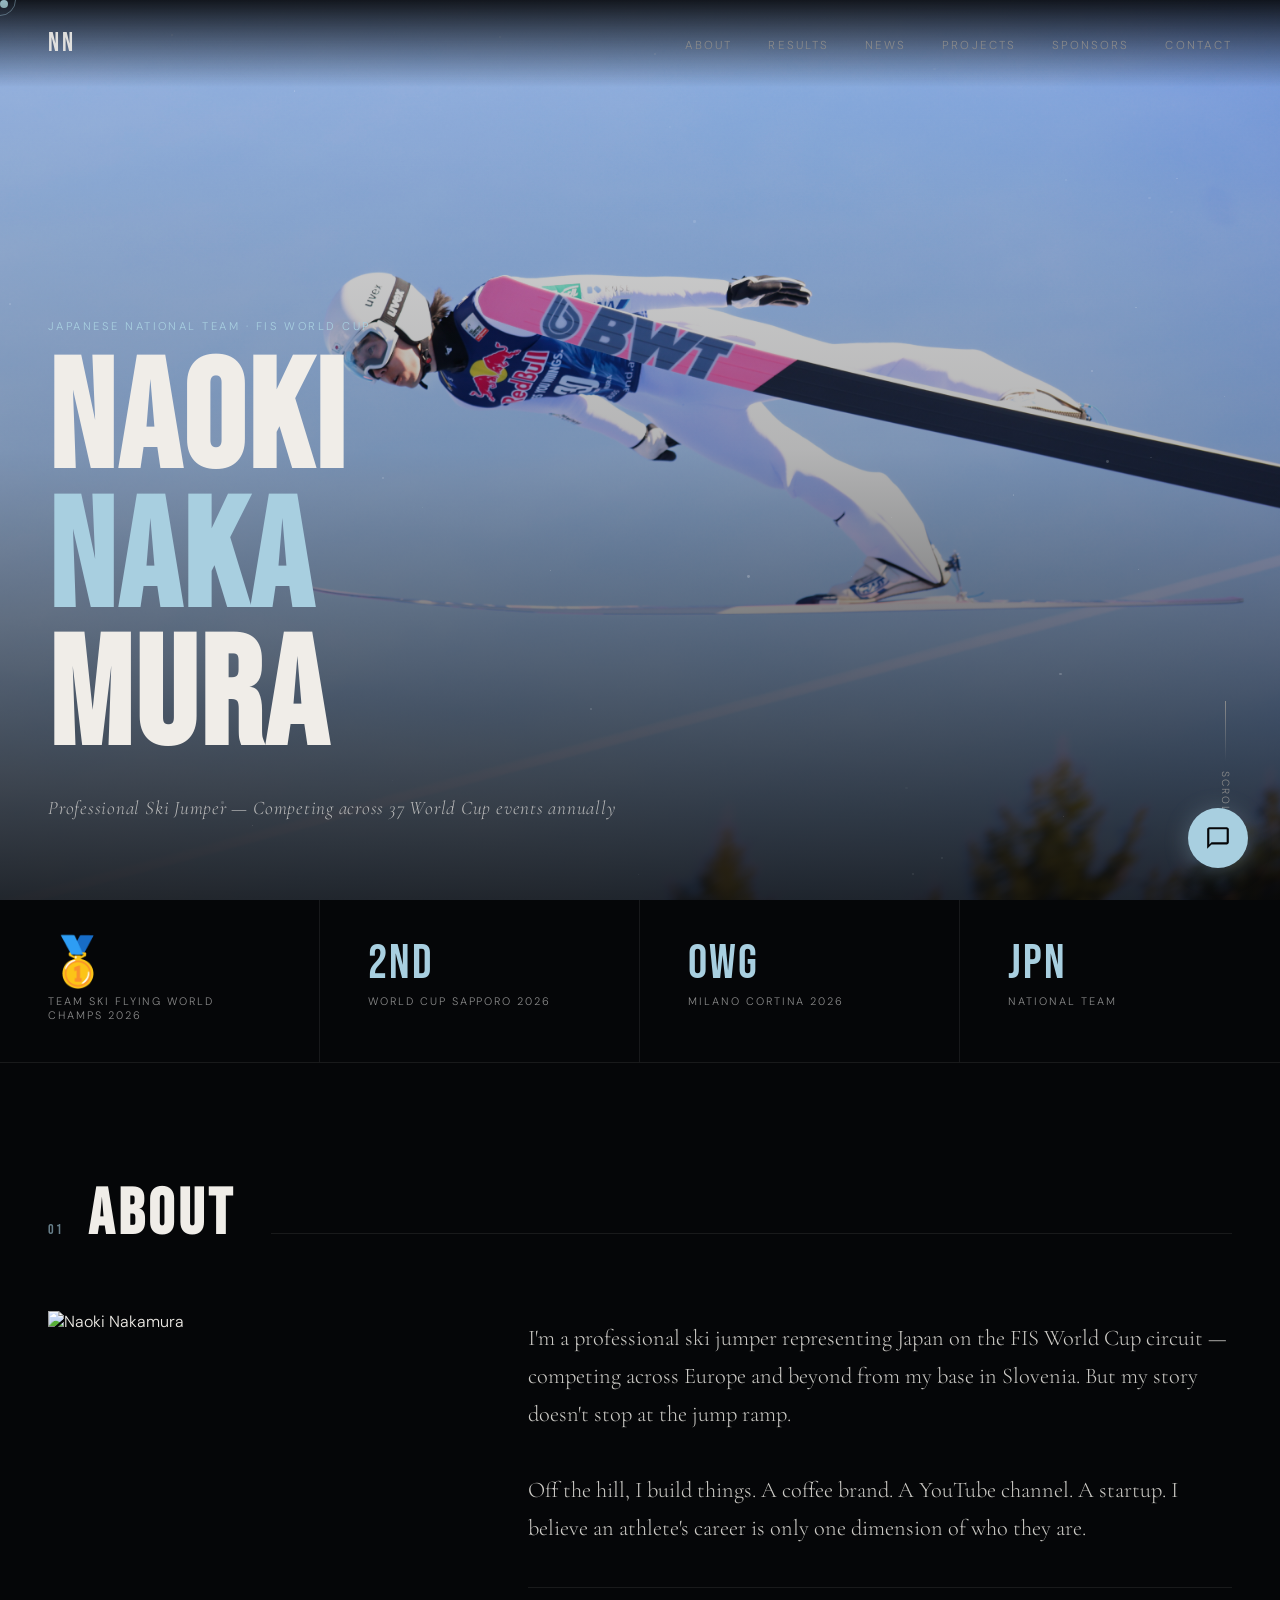
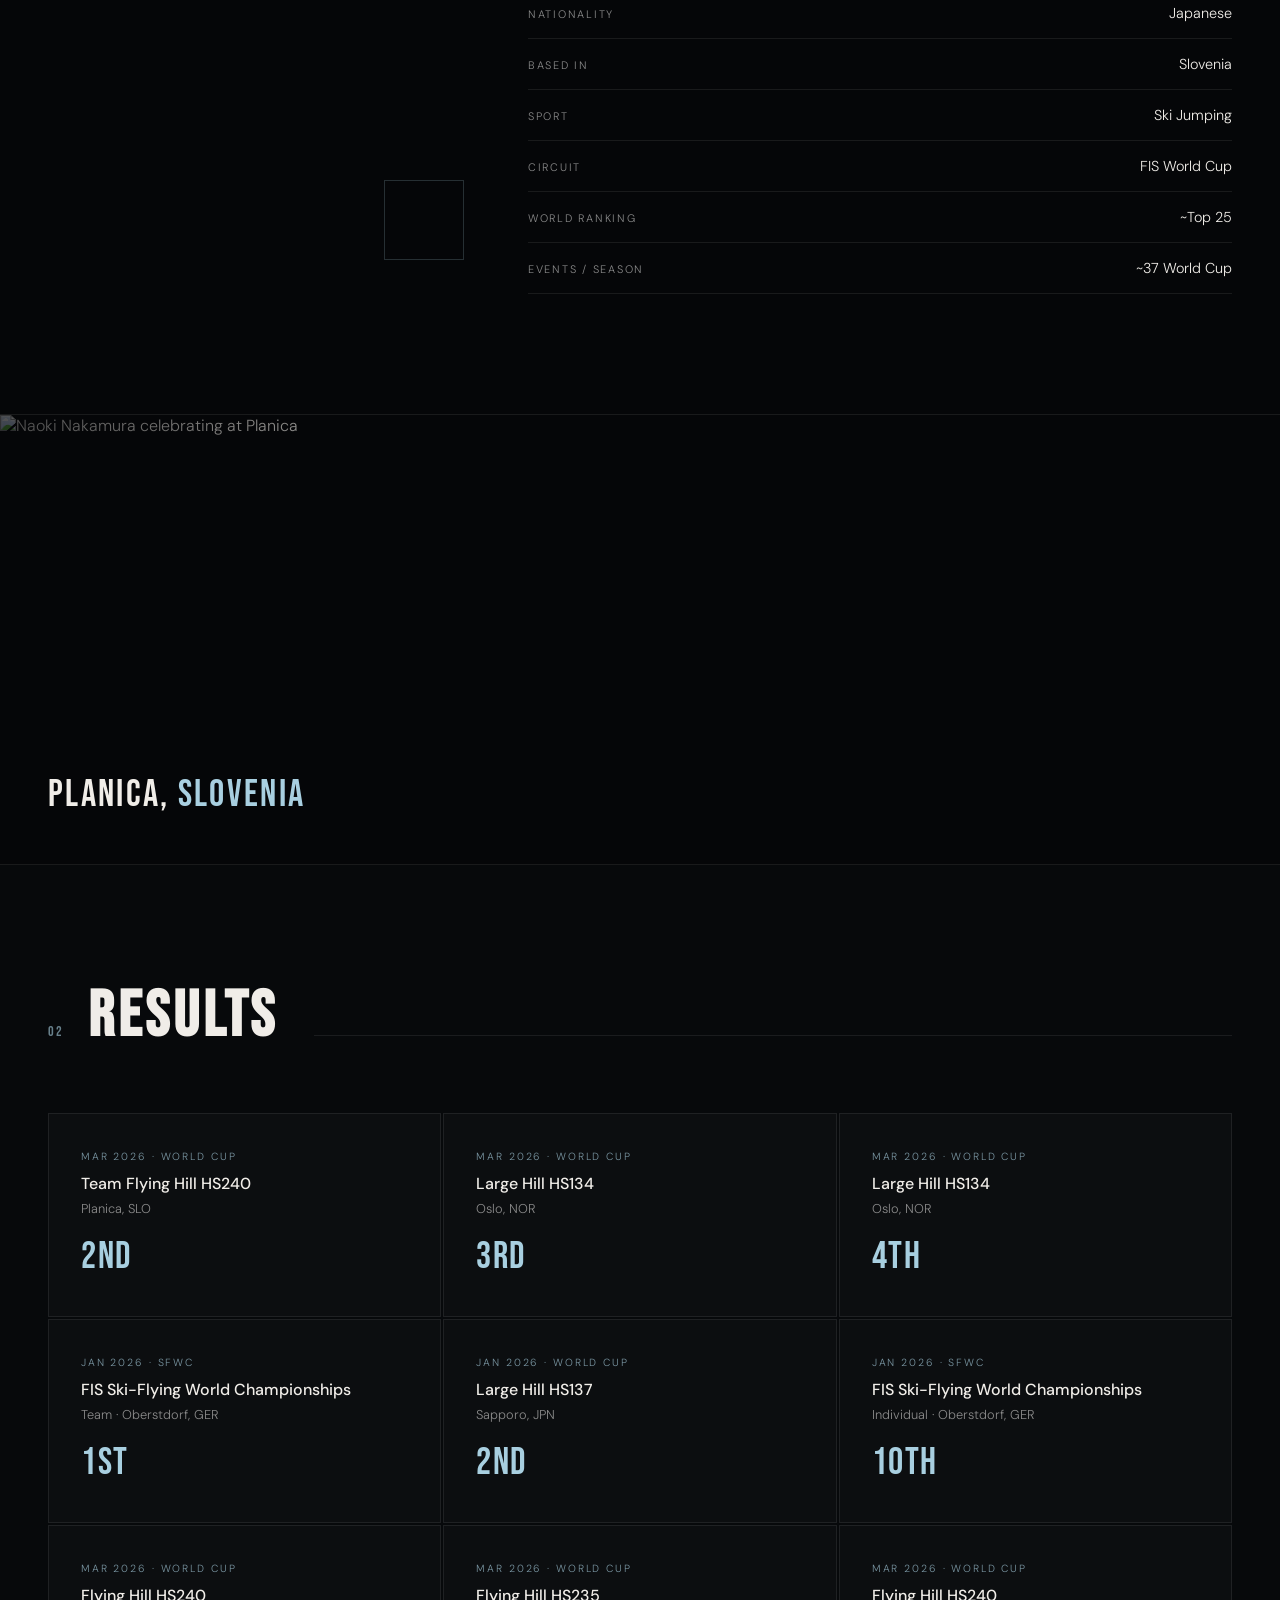
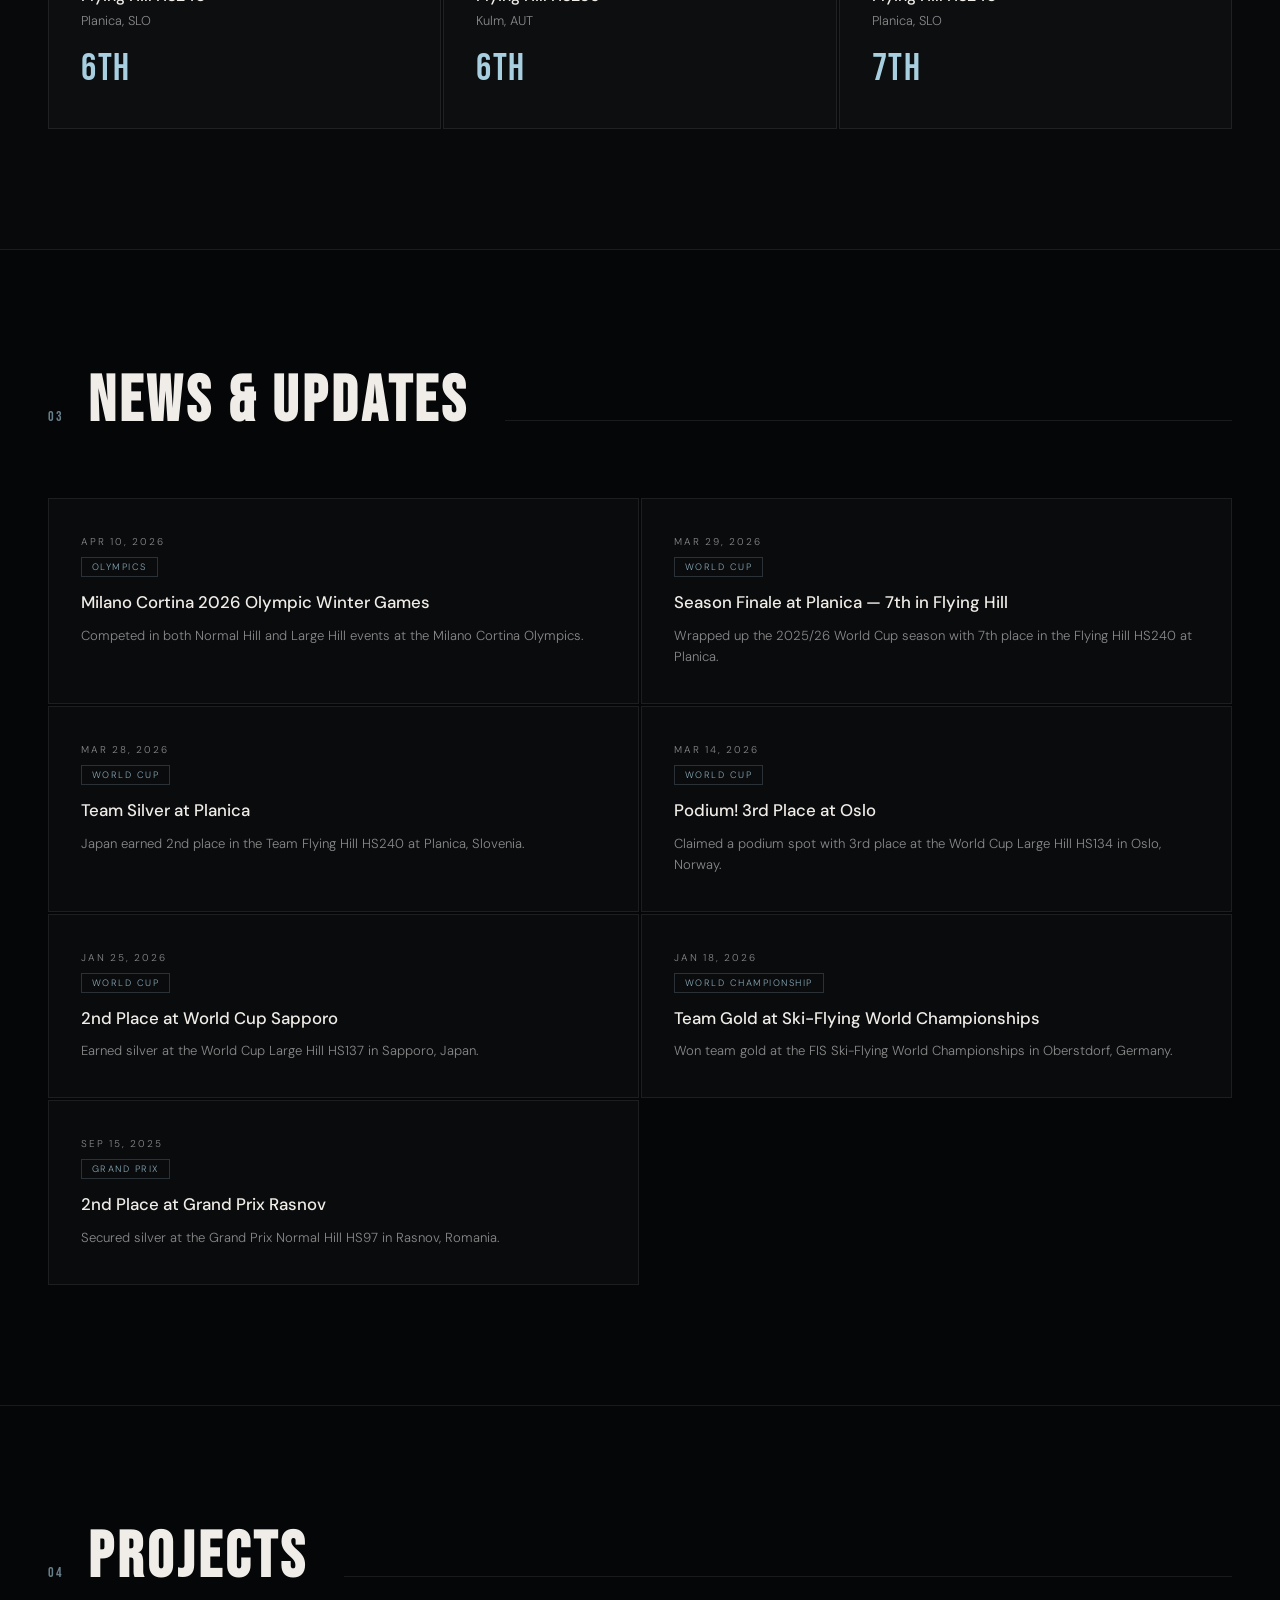
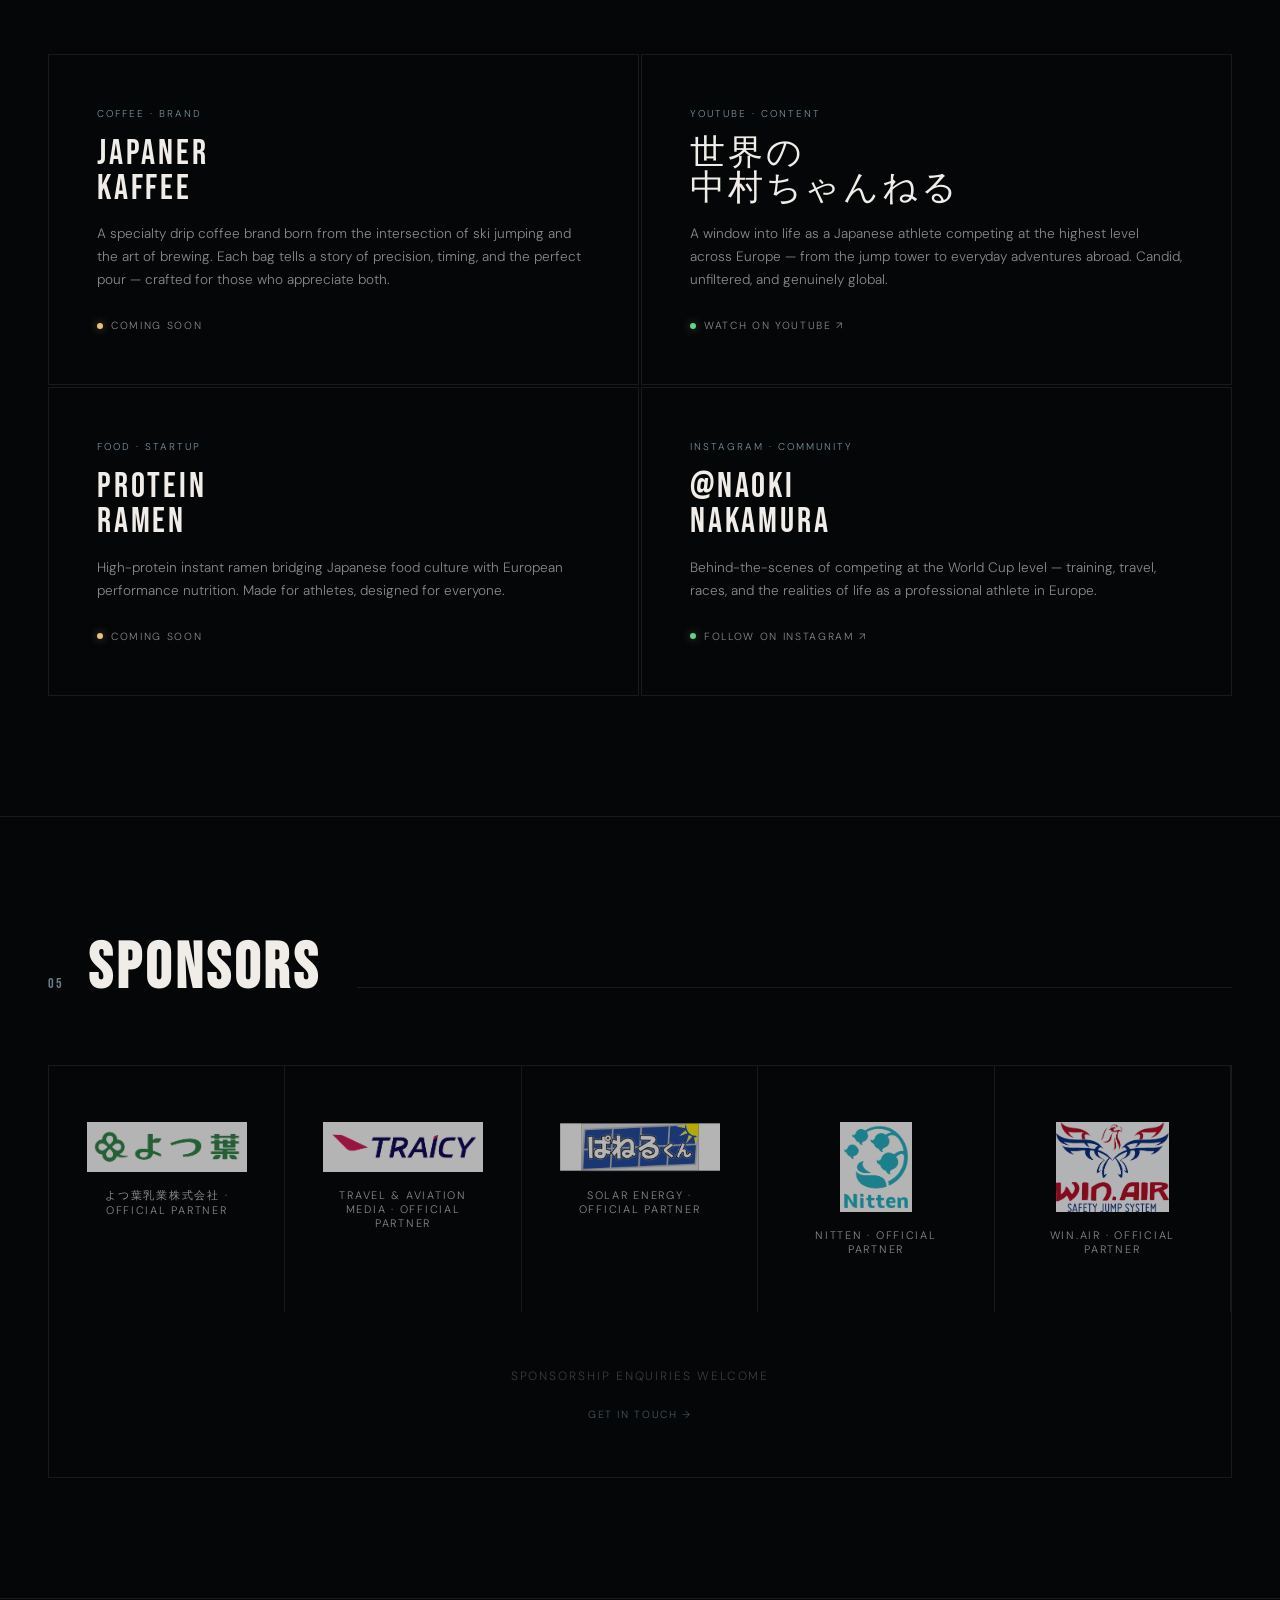
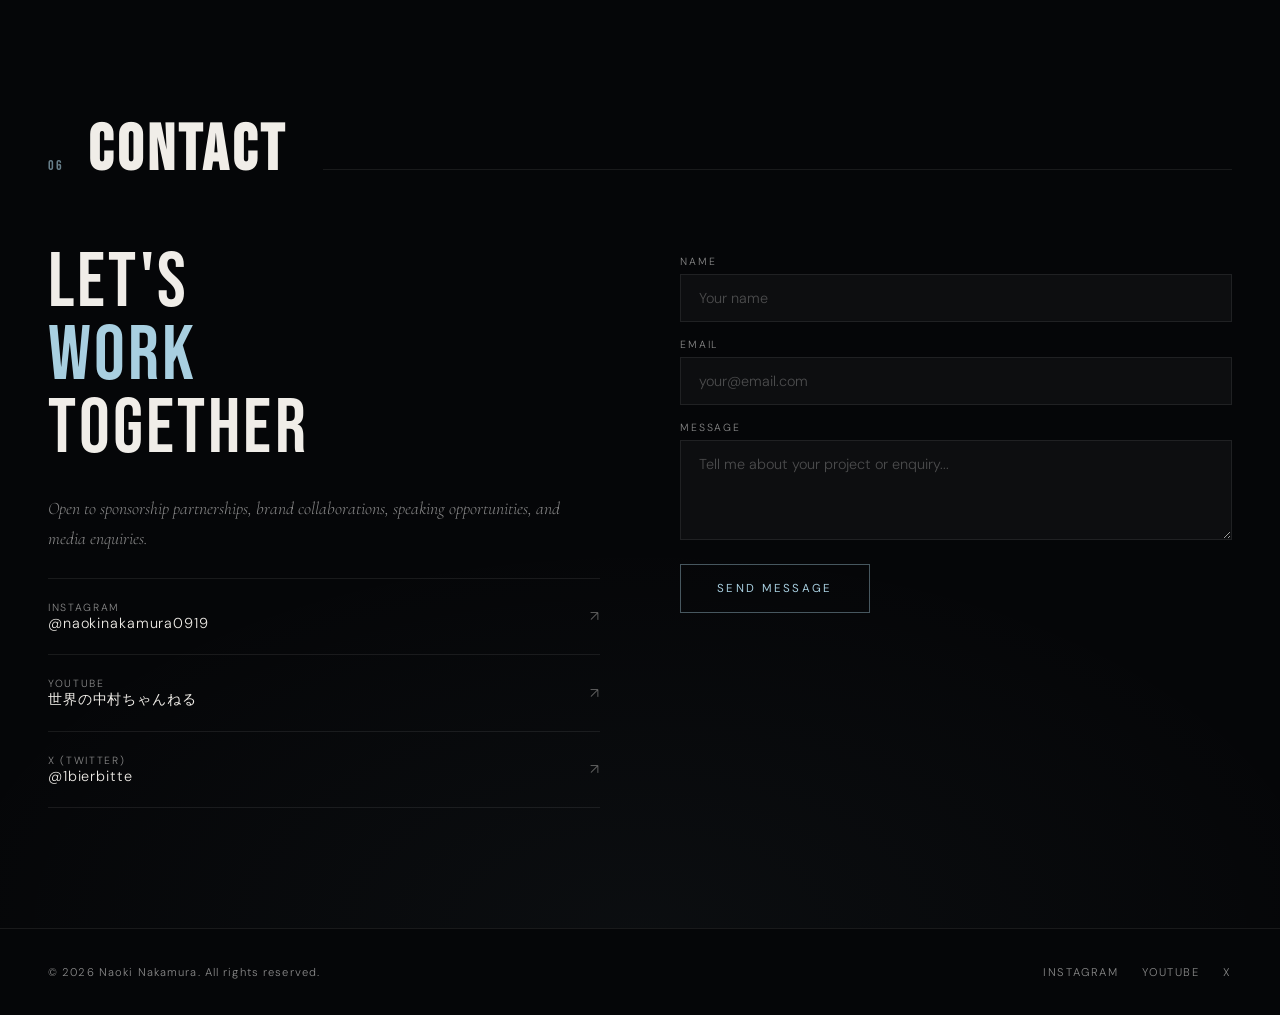
==== index.html @ e4ee13cc "Add WIN.AIR Safety Jump System as sponsor Co-Authored-By: Claude Sonnet 4.6 <noreply@anthropic.com>" ====
<!DOCTYPE html>
<html lang="en">
<head>
<meta charset="UTF-8">
<meta name="viewport" content="width=device-width, initial-scale=1.0">
<title>Naoki Nakamura — Ski Jumper</title>
<meta name="description" content="Official website of Naoki Nakamura, Japanese professional ski jumper competing on the FIS World Cup circuit. Sponsorship, media enquiries & collaborations.">
<meta property="og:title" content="Naoki Nakamura — Ski Jumper">
<meta property="og:description" content="Japanese National Team · FIS World Cup · Professional Ski Jumper competing across Europe">
<meta property="og:image" content="images/hero_action.jpg">
<meta property="og:type" content="website">
<meta name="twitter:card" content="summary_large_image">
<meta name="twitter:site" content="@1bierbitte">
<meta name="twitter:title" content="Naoki Nakamura — Ski Jumper">
<meta name="twitter:description" content="Japanese National Team · FIS World Cup · Professional Ski Jumper">
<meta name="twitter:image" content="images/hero_action.jpg">
<link href="https://fonts.googleapis.com/css2?family=Bebas+Neue&family=Cormorant+Garamond:ital,wght@0,300;0,400;1,300&family=DM+Sans:wght@300;400;500&display=swap" rel="stylesheet">
<style>
  *, *::before, *::after { margin: 0; padding: 0; box-sizing: border-box; }

  :root {
    --black: #050608;
    --white: #f0ede8;
    --ice: #a8cfe0;
    --dim: #8a8a8a;
    --line: rgba(255,255,255,0.08);
  }

  html { scroll-behavior: smooth; }
  body {
    background: var(--black);
    color: var(--white);
    font-family: 'DM Sans', sans-serif;
    font-weight: 300;
    overflow-x: hidden;
    cursor: none;
  }

  .cursor {
    position: fixed; width: 8px; height: 8px;
    background: var(--ice); border-radius: 50%;
    pointer-events: none; z-index: 9999;
    transition: transform 0.15s ease; mix-blend-mode: difference;
  }
  .cursor-ring {
    position: fixed; width: 32px; height: 32px;
    border: 1px solid rgba(168,207,224,0.4); border-radius: 50%;
    pointer-events: none; z-index: 9998;
    transition: all 0.3s ease; transform: translate(-50%, -50%);
  }

  /* NAV */
  nav {
    position: fixed; top: 0; left: 0; right: 0; z-index: 100;
    padding: 28px 48px; display: flex; justify-content: space-between; align-items: center;
    background: linear-gradient(to bottom, rgba(5,6,8,0.9), transparent);
  }
  .nav-logo {
    font-family: 'Bebas Neue', sans-serif; font-size: 1.6rem;
    letter-spacing: 0.12em; color: var(--white); text-decoration: none; opacity: 0.9;
  }
  .nav-links { display: flex; gap: 36px; list-style: none; }
  .nav-links a {
    font-size: 0.72rem; letter-spacing: 0.18em; text-transform: uppercase;
    color: var(--dim); text-decoration: none; transition: color 0.3s;
  }
  .nav-links a:hover { color: var(--white); }

  /* HAMBURGER */
  .hamburger {
    display: none; background: none; border: none; cursor: pointer;
    width: 32px; height: 24px; position: relative; z-index: 101;
  }
  .hamburger span {
    display: block; width: 100%; height: 1.5px; background: var(--white);
    position: absolute; left: 0; transition: all 0.3s ease;
    pointer-events: none;
  }
  .hamburger span:nth-child(1) { top: 0; }
  .hamburger span:nth-child(2) { top: 50%; transform: translateY(-50%); }
  .hamburger span:nth-child(3) { bottom: 0; }
  .hamburger.open span:nth-child(1) { top: 50%; transform: translateY(-50%) rotate(45deg); }
  .hamburger.open span:nth-child(2) { opacity: 0; }
  .hamburger.open span:nth-child(3) { bottom: 50%; transform: translateY(50%) rotate(-45deg); }

  .mobile-overlay {
    display: none; position: fixed; inset: 0; z-index: 99;
    background: var(--black); flex-direction: column;
    align-items: center; justify-content: center; gap: 32px;
  }
  .mobile-overlay.open { display: flex; }
  .mobile-overlay a {
    font-family: 'Bebas Neue', sans-serif; font-size: 2.4rem;
    letter-spacing: 0.1em; color: var(--white); text-decoration: none;
    opacity: 0.7; transition: opacity 0.3s, color 0.3s;
  }
  .mobile-overlay a:hover { opacity: 1; color: var(--ice); }

  /* =============================================
     HERO — 背景にアクション写真を入れる
     hero-bg の background-image を変えるだけ！
     ============================================= */
  #hero {
    position: relative; height: 100vh;
    display: flex; align-items: flex-end;
    padding: 0 48px 80px; overflow: hidden;
  }
  .hero-photo {
    position: absolute; inset: 0;
    /* ▼ ここをジャンプ中の写真に差し替え */
    background-image: url('images/hero_action.jpg');
    background-size: cover;
    background-position: center 30%;
    background-repeat: no-repeat;
  }
  /* 写真がない間は背景グラデーション */
  .hero-photo-placeholder {
    position: absolute; inset: 0;
    background:
      radial-gradient(ellipse 60% 80% at 70% 30%, rgba(168,207,224,0.08) 0%, transparent 70%),
      radial-gradient(ellipse 40% 60% at 20% 80%, rgba(168,207,224,0.04) 0%, transparent 60%);
    display: flex; align-items: center; justify-content: center;
  }
  .hero-photo-placeholder-text {
    font-size: 0.65rem; letter-spacing: 0.2em; text-transform: uppercase;
    color: rgba(255,255,255,0.1);
    border: 1px solid rgba(255,255,255,0.06);
    padding: 12px 24px;
  }
  .hero-overlay {
    position: absolute; inset: 0;
    background: linear-gradient(
      to top,
      rgba(5,6,8,0.85) 0%,
      rgba(5,6,8,0.3) 50%,
      rgba(5,6,8,0.1) 100%
    );
  }
  .snow { position: absolute; inset: 0; overflow: hidden; pointer-events: none; }
  .flake {
    position: absolute; width: 2px; height: 2px;
    background: rgba(255,255,255,0.4); border-radius: 50%;
    animation: fall linear infinite;
  }
  @keyframes fall {
    0% { transform: translateY(-10px) translateX(0); opacity: 0; }
    10% { opacity: 1; } 90% { opacity: 0.3; }
    100% { transform: translateY(100vh) translateX(40px); opacity: 0; }
  }
  .hero-content { position: relative; z-index: 2; max-width: 760px; }
  .hero-tag {
    font-size: 0.7rem; letter-spacing: 0.22em; text-transform: uppercase;
    color: var(--ice); margin-bottom: 20px;
    opacity: 0; animation: fadeUp 1s ease 0.3s forwards;
  }
  .hero-name {
    font-family: 'Bebas Neue', sans-serif;
    font-size: clamp(5rem, 12vw, 11rem); line-height: 0.9;
    letter-spacing: 0.02em; opacity: 0; animation: fadeUp 1s ease 0.5s forwards;
  }
  .hero-name span { display: block; color: var(--ice); }
  .hero-sub {
    margin-top: 28px; font-family: 'Cormorant Garamond', serif; font-style: italic;
    font-size: 1.2rem; color: rgba(240,237,232,0.7); letter-spacing: 0.04em;
    opacity: 0; animation: fadeUp 1s ease 0.7s forwards;
  }
  .hero-scroll {
    position: absolute; bottom: 80px; right: 48px;
    display: flex; flex-direction: column; align-items: center; gap: 10px;
    opacity: 0; animation: fadeUp 1s ease 1s forwards;
  }
  .hero-scroll span {
    font-size: 0.65rem; letter-spacing: 0.2em; text-transform: uppercase;
    color: var(--dim); writing-mode: vertical-rl;
  }
  .scroll-line {
    width: 1px; height: 60px;
    background: linear-gradient(to bottom, var(--dim), transparent);
    animation: scrollLine 2s ease-in-out infinite;
  }
  @keyframes scrollLine {
    0% { transform: scaleY(0); transform-origin: top; }
    50% { transform: scaleY(1); transform-origin: top; }
    50.01% { transform-origin: bottom; }
    100% { transform: scaleY(0); transform-origin: bottom; }
  }
  @keyframes fadeUp {
    from { opacity: 0; transform: translateY(30px); }
    to { opacity: 1; transform: translateY(0); }
  }

  /* STATS BAR */
  .stats-bar {
    display: grid; grid-template-columns: repeat(4, 1fr);
    border-bottom: 1px solid var(--line);
  }
  .stat-item {
    padding: 40px 48px; border-right: 1px solid var(--line);
    opacity: 0; transition: opacity 0.6s ease;
  }
  .stat-item:last-child { border-right: none; }
  .stat-item.visible { opacity: 1; }
  .stat-num {
    font-family: 'Bebas Neue', sans-serif; font-size: 3rem;
    line-height: 1; color: var(--ice); letter-spacing: 0.04em;
  }
  .stat-label {
    margin-top: 6px; font-size: 0.68rem; letter-spacing: 0.18em;
    text-transform: uppercase; color: var(--dim);
  }

  /* SECTIONS */
  section { padding: 120px 48px; }
  .section-header { display: flex; align-items: baseline; gap: 24px; margin-bottom: 64px; }
  .section-num {
    font-family: 'Bebas Neue', sans-serif; font-size: 0.9rem;
    letter-spacing: 0.15em; color: var(--ice); opacity: 0.6;
  }
  .section-title {
    font-family: 'Bebas Neue', sans-serif;
    font-size: clamp(2.5rem, 5vw, 4rem); letter-spacing: 0.06em; line-height: 1;
  }
  .section-line { flex: 1; height: 1px; background: var(--line); margin-left: 12px; }

  /* =============================================
     ABOUT — 左に顔写真、右にテキスト＋詳細
     ============================================= */
  #about { border-bottom: 1px solid var(--line); }
  .about-grid {
    display: grid; grid-template-columns: 400px 1fr;
    gap: 80px; align-items: start;
  }
  .about-photo-wrap {
    position: relative;
  }
  .about-photo {
    width: 100%; aspect-ratio: 3/4;
    object-fit: cover;
    display: block;
    /* ▼ 写真を入れたら <img> タグのsrcを差し替え */
  }
  /* 写真がない間のプレースホルダー */
  .about-photo-placeholder {
    width: 100%; aspect-ratio: 3/4;
    background: rgba(168,207,224,0.04);
    border: 1px solid var(--line);
    display: flex; flex-direction: column;
    align-items: center; justify-content: center; gap: 12px;
  }
  .about-photo-placeholder svg { opacity: 0.15; }
  .about-photo-placeholder span {
    font-size: 0.62rem; letter-spacing: 0.2em; text-transform: uppercase;
    color: var(--dim); opacity: 0.5;
  }
  .about-photo-accent {
    position: absolute; bottom: -16px; right: -16px;
    width: 80px; height: 80px;
    border: 1px solid rgba(168,207,224,0.2);
    pointer-events: none;
  }
  .about-right {
    display: flex; flex-direction: column; gap: 40px; padding-top: 8px;
  }
  .about-text {
    font-family: 'Cormorant Garamond', serif; font-size: 1.4rem;
    line-height: 1.7; color: rgba(240,237,232,0.85);
  }
  .about-details { display: flex; flex-direction: column; }
  .detail-row {
    display: flex; justify-content: space-between; align-items: baseline;
    padding: 16px 0; border-bottom: 1px solid var(--line);
  }
  .detail-row:first-child { border-top: 1px solid var(--line); }
  .detail-key {
    font-size: 0.68rem; letter-spacing: 0.16em;
    text-transform: uppercase; color: var(--dim);
  }
  .detail-val { font-size: 0.9rem; color: var(--white); text-align: right; }

  /* RESULTS */
  #results { border-bottom: 1px solid var(--line); background: rgba(168,207,224,0.01); }
  .results-grid { display: grid; grid-template-columns: repeat(3, 1fr); gap: 2px; }
  .result-card {
    background: rgba(255,255,255,0.02); padding: 36px 32px;
    border: 1px solid var(--line);
    transition: background 0.3s, border-color 0.3s;
    position: relative; overflow: hidden;
  }
  .result-card::before {
    content: ''; position: absolute; top: 0; left: 0;
    width: 3px; height: 0; background: var(--ice); transition: height 0.4s ease;
  }
  .result-card:hover::before { height: 100%; }
  .result-card:hover { background: rgba(168,207,224,0.04); border-color: rgba(168,207,224,0.2); }
  .result-season {
    font-size: 0.65rem; letter-spacing: 0.18em; text-transform: uppercase;
    color: var(--ice); margin-bottom: 10px; opacity: 0.7;
  }
  .result-event { font-size: 1rem; font-weight: 500; margin-bottom: 6px; color: var(--white); }
  .result-location { font-size: 0.8rem; color: var(--dim); margin-bottom: 16px; }
  .result-rank {
    font-family: 'Bebas Neue', sans-serif; font-size: 2.4rem;
    color: var(--ice); letter-spacing: 0.04em;
  }

  /* PROJECTS */
  #projects { border-bottom: 1px solid var(--line); }
  .projects-grid { display: grid; grid-template-columns: 1fr 1fr; gap: 2px; }
  .project-card {
    position: relative; padding: 52px 48px; border: 1px solid var(--line);
    overflow: hidden; transition: border-color 0.3s;
    display: flex; flex-direction: column; min-height: 280px;
  }
  .project-card:hover { border-color: rgba(168,207,224,0.25); }
  .project-card::after {
    content: ''; position: absolute; inset: 0;
    background: radial-gradient(ellipse 60% 60% at 50% 120%, rgba(168,207,224,0.06) 0%, transparent 70%);
    opacity: 0; transition: opacity 0.4s;
  }
  .project-card:hover::after { opacity: 1; }
  .project-tag {
    font-size: 0.62rem; letter-spacing: 0.2em; text-transform: uppercase;
    color: var(--ice); margin-bottom: 16px; opacity: 0.7;
  }
  .project-name {
    font-family: 'Bebas Neue', sans-serif; font-size: 2.2rem;
    letter-spacing: 0.08em; line-height: 1; margin-bottom: 16px;
  }
  .project-desc { font-size: 0.85rem; line-height: 1.7; color: var(--dim); flex: 1; }
  .project-status {
    margin-top: 28px; display: inline-flex; align-items: center; gap: 8px;
    font-size: 0.65rem; letter-spacing: 0.16em; text-transform: uppercase; color: var(--dim);
  }
  .status-dot { width: 6px; height: 6px; border-radius: 50%; background: var(--dim); }
  .status-dot.soon {
    background: #e8c47a; box-shadow: 0 0 8px rgba(232,196,122,0.5);
    animation: pulse 2s ease-in-out infinite;
  }
  @keyframes pulse { 0%, 100% { opacity: 1; } 50% { opacity: 0.4; } }

  /* SPONSORS */
  #sponsors { border-bottom: 1px solid var(--line); }
  .sponsors-wrap { display: flex; flex-wrap: wrap; gap: 0; border: 1px solid var(--line); }
  .sponsor-item {
    flex: 1; min-width: 220px; padding: 56px 48px;
    border-right: 1px solid var(--line);
    display: flex; flex-direction: column; align-items: center; gap: 16px; text-align: center;
    transition: background 0.3s;
  }
  .sponsor-item:last-child { border-right: none; }
  .sponsor-item:hover { background: rgba(255,255,255,0.02); }
  .sponsor-logo {
    max-width: 160px; max-height: 56px; width: auto; height: auto;
    object-fit: contain; filter: brightness(0) invert(1);
    opacity: 0.7; transition: opacity 0.3s;
  }
  .sponsor-item:hover .sponsor-logo { opacity: 0.95; }
  .sponsor-cat { font-size: 0.68rem; letter-spacing: 0.16em; text-transform: uppercase; color: var(--dim); }

  /* CONTACT */
  #contact {
    background: radial-gradient(ellipse 80% 60% at 50% 100%, rgba(168,207,224,0.04) 0%, transparent 70%);
  }
  .contact-inner { display: grid; grid-template-columns: 1fr 1fr; gap: 80px; align-items: start; }
  .contact-heading {
    font-family: 'Bebas Neue', sans-serif;
    font-size: clamp(3rem, 6vw, 5.5rem); line-height: 0.95; letter-spacing: 0.04em;
  }
  .contact-heading span { color: var(--ice); }
  .contact-tagline {
    margin-top: 28px; font-family: 'Cormorant Garamond', serif; font-style: italic;
    font-size: 1.1rem; color: var(--dim); line-height: 1.7;
  }
  .contact-links { display: flex; flex-direction: column; gap: 0; margin-top: 24px; }
  .contact-link {
    display: flex; align-items: center; justify-content: space-between;
    padding: 22px 0; border-bottom: 1px solid var(--line);
    text-decoration: none; color: var(--white); font-size: 0.9rem;
    letter-spacing: 0.06em; transition: padding-left 0.3s ease, color 0.3s;
  }
  .contact-link:first-child { border-top: 1px solid var(--line); }
  .contact-link:hover { padding-left: 12px; color: var(--ice); }
  .contact-link-label {
    font-size: 0.65rem; letter-spacing: 0.16em; text-transform: uppercase; color: var(--dim);
  }
  .contact-arrow { opacity: 0.4; transition: opacity 0.3s, transform 0.3s; }
  .contact-link:hover .contact-arrow { opacity: 1; transform: translateX(4px); }
  .contact-form-area { display: flex; flex-direction: column; gap: 16px; padding-top: 8px; }
  .form-label {
    font-size: 0.65rem; letter-spacing: 0.18em; text-transform: uppercase;
    color: var(--dim); margin-bottom: 6px; display: block;
  }
  .form-input, .form-textarea {
    width: 100%; background: rgba(255,255,255,0.03); border: 1px solid var(--line);
    color: var(--white); padding: 14px 18px; font-family: 'DM Sans', sans-serif;
    font-size: 0.9rem; font-weight: 300; outline: none;
    transition: border-color 0.3s, background 0.3s;
    appearance: none; -webkit-appearance: none;
  }
  .form-input::placeholder, .form-textarea::placeholder { color: rgba(138,138,138,0.5); }
  .form-input:focus, .form-textarea:focus {
    border-color: rgba(168,207,224,0.4); background: rgba(168,207,224,0.02);
  }
  .form-textarea { min-height: 100px; resize: vertical; }
  .form-group { display: flex; flex-direction: column; }
  .btn-submit {
    margin-top: 8px; padding: 16px 36px; background: transparent;
    border: 1px solid rgba(168,207,224,0.4); color: var(--ice);
    font-family: 'DM Sans', sans-serif; font-size: 0.72rem; font-weight: 400;
    letter-spacing: 0.2em; text-transform: uppercase; cursor: none;
    transition: background 0.3s, color 0.3s, border-color 0.3s; align-self: flex-start;
  }
  .btn-submit:hover { background: var(--ice); color: var(--black); border-color: var(--ice); }

  /* FOOTER */
  footer {
    padding: 36px 48px; border-top: 1px solid var(--line);
    display: flex; justify-content: space-between; align-items: center;
  }
  footer p { font-size: 0.7rem; letter-spacing: 0.1em; color: var(--dim); }
  .footer-social { display: flex; gap: 24px; }
  .footer-social a {
    font-size: 0.7rem; letter-spacing: 0.14em; text-transform: uppercase;
    color: var(--dim); text-decoration: none; transition: color 0.3s;
  }
  .footer-social a:hover { color: var(--ice); }

  /* NEWS */
  #news { border-bottom: 1px solid var(--line); }
  .news-grid { display: grid; grid-template-columns: 1fr 1fr; gap: 2px; }
  .news-card {
    background: rgba(255,255,255,0.02); padding: 36px 32px;
    border: 1px solid var(--line); transition: background 0.3s, border-color 0.3s;
    position: relative; overflow: hidden; text-decoration: none; color: inherit; display: block;
  }
  .news-card::before {
    content: ''; position: absolute; bottom: 0; left: 0;
    width: 0; height: 3px; background: var(--ice); transition: width 0.4s ease;
  }
  .news-card:hover::before { width: 100%; }
  .news-card:hover { background: rgba(168,207,224,0.04); border-color: rgba(168,207,224,0.2); }
  .news-date {
    font-size: 0.62rem; letter-spacing: 0.18em; text-transform: uppercase;
    color: var(--dim); margin-bottom: 6px;
  }
  .news-cat {
    display: inline-block; font-size: 0.58rem; letter-spacing: 0.16em;
    text-transform: uppercase; color: var(--ice); opacity: 0.8;
    border: 1px solid rgba(168,207,224,0.25); padding: 3px 10px; margin-bottom: 14px;
  }
  .news-title { font-size: 1.05rem; font-weight: 500; margin-bottom: 10px; color: var(--white); line-height: 1.4; }
  .news-summary { font-size: 0.82rem; line-height: 1.6; color: var(--dim); }
  .news-empty {
    grid-column: 1 / -1; text-align: center; padding: 60px 24px;
    font-size: 0.8rem; color: var(--dim); letter-spacing: 0.1em;
  }

  /* CHAT WIDGET */
  .chat-fab {
    position: fixed; bottom: 32px; right: 32px; z-index: 1000;
    width: 60px; height: 60px; border-radius: 50%;
    background: var(--ice); border: none; cursor: pointer;
    display: flex; align-items: center; justify-content: center;
    box-shadow: 0 4px 24px rgba(168,207,224,0.3);
    transition: transform 0.3s, box-shadow 0.3s;
  }
  .chat-fab:hover { transform: scale(1.08); box-shadow: 0 6px 32px rgba(168,207,224,0.45); }
  .chat-fab svg { width: 26px; height: 26px; fill: var(--black); }
  .chat-fab .close-icon { display: none; }
  .chat-fab.open .chat-icon { display: none; }
  .chat-fab.open .close-icon { display: block; }

  .chat-panel {
    position: fixed; bottom: 108px; right: 32px; z-index: 999;
    width: 380px; max-height: 520px; background: #0a0b0f;
    border: 1px solid var(--line); border-radius: 12px;
    display: flex; flex-direction: column; overflow: hidden;
    opacity: 0; transform: translateY(20px) scale(0.95);
    pointer-events: none; transition: opacity 0.3s, transform 0.3s;
  }
  .chat-panel.open { opacity: 1; transform: translateY(0) scale(1); pointer-events: all; }

  .chat-header {
    padding: 20px 24px; border-bottom: 1px solid var(--line);
    display: flex; align-items: center; gap: 12px;
  }
  .chat-avatar {
    width: 36px; height: 36px; border-radius: 50%;
    background: rgba(168,207,224,0.15); display: flex;
    align-items: center; justify-content: center;
    font-family: 'Bebas Neue', sans-serif; font-size: 0.9rem;
    color: var(--ice); letter-spacing: 0.08em;
  }
  .chat-header-info h4 {
    font-family: 'DM Sans', sans-serif; font-size: 0.85rem;
    font-weight: 500; color: var(--white); margin: 0;
  }
  .chat-header-info span {
    font-size: 0.62rem; letter-spacing: 0.12em; color: var(--dim);
  }

  .chat-messages {
    flex: 1; overflow-y: auto; padding: 20px 24px;
    display: flex; flex-direction: column; gap: 14px;
    min-height: 280px; max-height: 340px;
  }
  .chat-messages::-webkit-scrollbar { width: 4px; }
  .chat-messages::-webkit-scrollbar-track { background: transparent; }
  .chat-messages::-webkit-scrollbar-thumb { background: rgba(255,255,255,0.1); border-radius: 2px; }

  .chat-msg {
    max-width: 85%; padding: 12px 16px; border-radius: 12px;
    font-size: 0.82rem; line-height: 1.55; animation: fadeUp 0.3s ease forwards;
  }
  .chat-msg.bot {
    align-self: flex-start; background: rgba(168,207,224,0.08);
    border: 1px solid rgba(168,207,224,0.12); color: var(--white);
    border-bottom-left-radius: 4px;
  }
  .chat-msg.user {
    align-self: flex-end; background: var(--ice); color: var(--black);
    border-bottom-right-radius: 4px;
  }
  .chat-msg.typing { opacity: 0.6; }
  .chat-msg.typing .dots span {
    display: inline-block; width: 6px; height: 6px;
    background: var(--ice); border-radius: 50%; margin: 0 2px;
    animation: dotBounce 1.4s infinite ease-in-out;
  }
  .chat-msg.typing .dots span:nth-child(2) { animation-delay: 0.16s; }
  .chat-msg.typing .dots span:nth-child(3) { animation-delay: 0.32s; }
  @keyframes dotBounce {
    0%, 80%, 100% { transform: scale(0.6); opacity: 0.4; }
    40% { transform: scale(1); opacity: 1; }
  }

  .chat-input-area {
    padding: 16px 24px; border-top: 1px solid var(--line);
    display: flex; gap: 10px; align-items: center;
  }
  .chat-input {
    flex: 1; background: rgba(255,255,255,0.04); border: 1px solid var(--line);
    border-radius: 8px; padding: 10px 14px; color: var(--white);
    font-family: 'DM Sans', sans-serif; font-size: 0.82rem; font-weight: 300;
    outline: none; transition: border-color 0.3s;
  }
  .chat-input::placeholder { color: rgba(138,138,138,0.5); }
  .chat-input:focus { border-color: rgba(168,207,224,0.4); }
  .chat-send {
    width: 38px; height: 38px; border-radius: 8px;
    background: var(--ice); border: none; cursor: pointer;
    display: flex; align-items: center; justify-content: center;
    transition: opacity 0.3s;
  }
  .chat-send:hover { opacity: 0.85; }
  .chat-send svg { width: 16px; height: 16px; fill: var(--black); }

  /* ACTION BANNER */
  .action-banner {
    position: relative; width: 100%; height: 50vh; min-height: 360px;
    overflow: hidden; border-bottom: 1px solid var(--line);
  }
  .action-banner img {
    width: 100%; height: 100%; object-fit: cover; object-position: center 30%;
  }
  .action-banner-overlay {
    position: absolute; inset: 0;
    background: linear-gradient(to right, rgba(5,6,8,0.7) 0%, rgba(5,6,8,0.1) 50%, rgba(5,6,8,0.5) 100%);
  }
  .action-banner-text {
    position: absolute; bottom: 48px; left: 48px;
    font-family: 'Bebas Neue', sans-serif; font-size: clamp(1.5rem, 3vw, 2.5rem);
    letter-spacing: 0.06em; color: var(--white); line-height: 1.1;
  }
  .action-banner-text span { color: var(--ice); }

  .reveal {
    opacity: 0; transform: translateY(24px);
    transition: opacity 0.7s ease, transform 0.7s ease;
  }
  .reveal.visible { opacity: 1; transform: none; }

  @media (max-width: 768px) {
    nav { padding: 20px 24px; }
    .nav-links { display: none; }
    .hamburger { display: block; }
    #hero, section, footer { padding-left: 24px; padding-right: 24px; }
    #hero { padding-bottom: 60px; }
    .hero-photo { background-position: 35% 35% !important; }
    .stats-bar { grid-template-columns: 1fr 1fr; }
    .about-grid { grid-template-columns: 1fr; gap: 48px; }
    .about-photo-wrap { max-width: 320px; }
    .contact-inner, .projects-grid { grid-template-columns: 1fr; gap: 48px; }
    .results-grid { grid-template-columns: 1fr; }
    .sponsors-wrap { flex-direction: column; }
    .sponsor-item { border-right: none; border-bottom: 1px solid var(--line); }
    .news-grid { grid-template-columns: 1fr; }
    .hero-scroll { display: none; }
    body { cursor: auto; }
    .cursor, .cursor-ring { display: none; }
    .chat-panel { width: calc(100vw - 32px); right: 16px; bottom: 100px; }
    .chat-fab { bottom: 20px; right: 20px; width: 52px; height: 52px; }
  }
</style>
</head>
<body>

<div class="cursor" id="cursor"></div>
<div class="cursor-ring" id="cursorRing"></div>

<nav>
  <a href="#hero" class="nav-logo">NN</a>
  <ul class="nav-links">
    <li><a href="#about">About</a></li>
    <li><a href="#results">Results</a></li>
    <li><a href="#news">News</a></li>
    <li><a href="#projects">Projects</a></li>
    <li><a href="#sponsors">Sponsors</a></li>
    <li><a href="#contact">Contact</a></li>
  </ul>
  <button class="hamburger" id="hamburger" aria-label="Menu" onclick="toggleMobileNav()">
    <span></span><span></span><span></span>
  </button>
</nav>

<div class="mobile-overlay" id="mobileNav">
  <a href="#about" class="mobile-nav-link">About</a>
  <a href="#results" class="mobile-nav-link">Results</a>
  <a href="#news" class="mobile-nav-link">News</a>
  <a href="#projects" class="mobile-nav-link">Projects</a>
  <a href="#sponsors" class="mobile-nav-link">Sponsors</a>
  <a href="#contact" class="mobile-nav-link">Contact</a>
</div>

<!-- =============================================
     HERO
     写真の入れ方：
     1. images/hero_action.jpg をGitHubにアップ
     2. .hero-photo の background-image が自動で反映される
     ============================================= -->
<section id="hero">
  <div class="hero-photo" style="background-image: url('images/hero_action.jpg');"></div>
  <div class="hero-overlay"></div>
  <div class="snow" id="snow"></div>

  <div class="hero-content">
    <p class="hero-tag">Japanese National Team · FIS World Cup</p>
    <h1 class="hero-name">
      Naoki<br>
      <span>Naka</span>mura
    </h1>
    <p class="hero-sub">Professional Ski Jumper — Competing across 37 World Cup events annually</p>
  </div>

  <div class="hero-scroll">
    <div class="scroll-line"></div>
    <span>Scroll</span>
  </div>
</section>

<div class="stats-bar">
  <div class="stat-item reveal">
    <div class="stat-num">🥇</div>
    <div class="stat-label">Team Ski Flying World Champs 2026</div>
  </div>
  <div class="stat-item reveal">
    <div class="stat-num">2nd</div>
    <div class="stat-label">World Cup Sapporo 2026</div>
  </div>
  <div class="stat-item reveal">
    <div class="stat-num">OWG</div>
    <div class="stat-label">Milano Cortina 2026</div>
  </div>
  <div class="stat-item reveal">
    <div class="stat-num">JPN</div>
    <div class="stat-label">National Team</div>
  </div>
</div>

<!-- =============================================
     ABOUT
     写真の入れ方：
     1. images/profile.jpg をGitHubにアップ
     2. <img> タグの src="images/profile.jpg" に変更
     ============================================= -->
<section id="about">
  <div class="section-header reveal">
    <span class="section-num">01</span>
    <h2 class="section-title">About</h2>
    <div class="section-line"></div>
  </div>
  <div class="about-grid">
    <div class="about-photo-wrap reveal">
      <img src="images/profile.jpg" alt="Naoki Nakamura" class="about-photo">
      <div class="about-photo-accent"></div>
    </div>
    <div class="about-right">
      <div class="about-text reveal">
        I'm a professional ski jumper representing Japan on the FIS World Cup circuit — competing across Europe and beyond from my base in Slovenia. But my story doesn't stop at the jump ramp.<br><br>
        Off the hill, I build things. A coffee brand. A YouTube channel. A startup. I believe an athlete's career is only one dimension of who they are.
      </div>
      <div class="about-details reveal">
        <div class="detail-row">
          <span class="detail-key">Nationality</span>
          <span class="detail-val">Japanese</span>
        </div>
        <div class="detail-row">
          <span class="detail-key">Based in</span>
          <span class="detail-val">Slovenia</span>
        </div>
        <div class="detail-row">
          <span class="detail-key">Sport</span>
          <span class="detail-val">Ski Jumping</span>
        </div>
        <div class="detail-row">
          <span class="detail-key">Circuit</span>
          <span class="detail-val">FIS World Cup</span>
        </div>
        <div class="detail-row">
          <span class="detail-key">World Ranking</span>
          <span class="detail-val">~Top 25</span>
        </div>
        <div class="detail-row">
          <span class="detail-key">Events / Season</span>
          <span class="detail-val">~37 World Cup</span>
        </div>
      </div>
    </div>
  </div>
</section>

<div class="action-banner reveal">
  <img src="images/hero_celebrate.jpg" alt="Naoki Nakamura celebrating at Planica">
  <div class="action-banner-overlay"></div>
  <div class="action-banner-text">Planica, <span>Slovenia</span></div>
</div>

<section id="results">
  <div class="section-header reveal">
    <span class="section-num">02</span>
    <h2 class="section-title">Results</h2>
    <div class="section-line"></div>
  </div>
  <div class="results-grid">
    <div class="result-card reveal">
      <div class="result-season">Mar 2026 · World Cup</div>
      <div class="result-event">Team Flying Hill HS240</div>
      <div class="result-location">Planica, SLO</div>
      <div class="result-rank">2nd</div>
    </div>
    <div class="result-card reveal">
      <div class="result-season">Mar 2026 · World Cup</div>
      <div class="result-event">Large Hill HS134</div>
      <div class="result-location">Oslo, NOR</div>
      <div class="result-rank">3rd</div>
    </div>
    <div class="result-card reveal">
      <div class="result-season">Mar 2026 · World Cup</div>
      <div class="result-event">Large Hill HS134</div>
      <div class="result-location">Oslo, NOR</div>
      <div class="result-rank">4th</div>
    </div>
    <div class="result-card reveal">
      <div class="result-season">Jan 2026 · SFWC</div>
      <div class="result-event">FIS Ski-Flying World Championships</div>
      <div class="result-location">Team · Oberstdorf, GER</div>
      <div class="result-rank">1st</div>
    </div>
    <div class="result-card reveal">
      <div class="result-season">Jan 2026 · World Cup</div>
      <div class="result-event">Large Hill HS137</div>
      <div class="result-location">Sapporo, JPN</div>
      <div class="result-rank">2nd</div>
    </div>
    <div class="result-card reveal">
      <div class="result-season">Jan 2026 · SFWC</div>
      <div class="result-event">FIS Ski-Flying World Championships</div>
      <div class="result-location">Individual · Oberstdorf, GER</div>
      <div class="result-rank">10th</div>
    </div>
    <div class="result-card reveal">
      <div class="result-season">Mar 2026 · World Cup</div>
      <div class="result-event">Flying Hill HS240</div>
      <div class="result-location">Planica, SLO</div>
      <div class="result-rank">6th</div>
    </div>
    <div class="result-card reveal">
      <div class="result-season">Mar 2026 · World Cup</div>
      <div class="result-event">Flying Hill HS235</div>
      <div class="result-location">Kulm, AUT</div>
      <div class="result-rank">6th</div>
    </div>
    <div class="result-card reveal">
      <div class="result-season">Mar 2026 · World Cup</div>
      <div class="result-event">Flying Hill HS240</div>
      <div class="result-location">Planica, SLO</div>
      <div class="result-rank">7th</div>
    </div>
  </div>
</section>

<section id="news">
  <div class="section-header reveal">
    <span class="section-num">03</span>
    <h2 class="section-title">News & Updates</h2>
    <div class="section-line"></div>
  </div>
  <div class="news-grid" id="newsGrid">
    <div class="news-empty">Loading news...</div>
  </div>
</section>

<section id="projects">
  <div class="section-header reveal">
    <span class="section-num">04</span>
    <h2 class="section-title">Projects</h2>
    <div class="section-line"></div>
  </div>
  <div class="projects-grid">
    <div class="project-card reveal">
      <div class="project-tag">Coffee · Brand</div>
      <div class="project-name">Japaner<br>Kaffee</div>
      <div class="project-desc">A specialty drip coffee brand born from the intersection of ski jumping and the art of brewing. Each bag tells a story of precision, timing, and the perfect pour — crafted for those who appreciate both.</div>
      <div class="project-status">
        <span class="status-dot soon"></span>
        Coming Soon
      </div>
    </div>
    <div class="project-card reveal">
      <div class="project-tag">YouTube · Content</div>
      <div class="project-name">世界の<br>中村ちゃんねる</div>
      <div class="project-desc">A window into life as a Japanese athlete competing at the highest level across Europe — from the jump tower to everyday adventures abroad. Candid, unfiltered, and genuinely global.</div>
      <div class="project-status">
        <span class="status-dot" style="background: #6bcf8a; box-shadow: 0 0 8px rgba(107,207,138,0.5);"></span>
        <a href="https://www.youtube.com/@世界の中村ちゃんねる" target="_blank" style="color: inherit; text-decoration: none;">Watch on YouTube ↗</a>
      </div>
    </div>
    <div class="project-card reveal">
      <div class="project-tag">Food · Startup</div>
      <div class="project-name">Protein<br>Ramen</div>
      <div class="project-desc">High-protein instant ramen bridging Japanese food culture with European performance nutrition. Made for athletes, designed for everyone.</div>
      <div class="project-status">
        <span class="status-dot soon"></span>
        Coming Soon
      </div>
    </div>
    <div class="project-card reveal">
      <div class="project-tag">Instagram · Community</div>
      <div class="project-name">@naoki<br>nakamura</div>
      <div class="project-desc">Behind-the-scenes of competing at the World Cup level — training, travel, races, and the realities of life as a professional athlete in Europe.</div>
      <div class="project-status">
        <span class="status-dot" style="background: #6bcf8a; box-shadow: 0 0 8px rgba(107,207,138,0.5);"></span>
        <a href="https://www.instagram.com/naokinakamura0919/" target="_blank" style="color: inherit; text-decoration: none;">Follow on Instagram ↗</a>
      </div>
    </div>
  </div>
</section>

<!-- SPONSORS
     スポンサー追加方法：
     下の コメントアウトブロックをコピペして
     src と alt とテキストを変えるだけ！ -->
<section id="sponsors">
  <div class="section-header reveal">
    <span class="section-num">05</span>
    <h2 class="section-title">Sponsors</h2>
    <div class="section-line"></div>
  </div>
  <div class="sponsors-wrap reveal">

    <!-- スポンサー 1 -->
    <div class="sponsor-item">
      <img src="images/yotsuba.png" alt="よつ葉乳業" class="sponsor-logo" style="filter: none;">
      <div class="sponsor-cat">よつ葉乳業株式会社 · Official Partner</div>
    </div>

    <!-- スポンサー 2 -->
    <div class="sponsor-item">
      <img src="images/traicy.png" alt="TRAICY" class="sponsor-logo" style="filter: none;">
      <div class="sponsor-cat">Travel &amp; Aviation Media · Official Partner</div>
    </div>

    <div class="sponsor-item">
      <img src="images/paneru.png" alt="ぱねるくん" class="sponsor-logo" style="filter: none;">
      <div class="sponsor-cat">Solar Energy · Official Partner</div>
    </div>
    <div class="sponsor-item">
      <img src="images/nitten.png" alt="Nitten" class="sponsor-logo" style="filter: none; max-height: 90px;">
      <div class="sponsor-cat">Nitten · Official Partner</div>
    </div>

    <div class="sponsor-item">
      <img src="images/Winair-Logo x.jpg" alt="WIN.AIR Safety Jump System" class="sponsor-logo" style="filter: none; max-height: 90px;">
      <div class="sponsor-cat">WIN.AIR · Official Partner</div>
    </div>

    <div class="sponsor-item" style="border-right: none; opacity: 0.4; justify-content: center;">
      <div class="sponsor-cat" style="font-size: 0.75rem;">Sponsorship enquiries welcome</div>
      <a href="#contact" style="font-size: 0.65rem; letter-spacing: 0.16em; text-transform: uppercase; color: var(--ice); text-decoration: none; margin-top: 8px;">Get in touch →</a>
    </div>

  </div>
</section>

<section id="contact">
  <div class="section-header reveal">
    <span class="section-num">06</span>
    <h2 class="section-title">Contact</h2>
    <div class="section-line"></div>
  </div>
  <div class="contact-inner">
    <div class="reveal">
      <div class="contact-heading">Let's<br><span>Work</span><br>Together</div>
      <p class="contact-tagline">Open to sponsorship partnerships, brand collaborations, speaking opportunities, and media enquiries.</p>
      <div class="contact-links">
        <a href="https://www.instagram.com/naokinakamura0919/" target="_blank" class="contact-link">
          <div>
            <div class="contact-link-label">Instagram</div>
            <div>@naokinakamura0919</div>
          </div>
          <span class="contact-arrow">↗</span>
        </a>
        <a href="https://www.youtube.com/@世界の中村ちゃんねる" target="_blank" class="contact-link">
          <div>
            <div class="contact-link-label">YouTube</div>
            <div>世界の中村ちゃんねる</div>
          </div>
          <span class="contact-arrow">↗</span>
        </a>
        <a href="https://x.com/1bierbitte" target="_blank" class="contact-link">
          <div>
            <div class="contact-link-label">X (Twitter)</div>
            <div>@1bierbitte</div>
          </div>
          <span class="contact-arrow">↗</span>
        </a>
      </div>
    </div>
    <div class="contact-form-area reveal">
      <div class="form-group">
        <label class="form-label">Name</label>
        <input type="text" class="form-input" placeholder="Your name">
      </div>
      <div class="form-group">
        <label class="form-label">Email</label>
        <input type="email" class="form-input" placeholder="your@email.com">
      </div>
      <div class="form-group">
        <label class="form-label">Message</label>
        <textarea class="form-textarea" placeholder="Tell me about your project or enquiry..."></textarea>
      </div>
      <button class="btn-submit">Send Message</button>
    </div>
  </div>
</section>

<!-- CHAT WIDGET -->
<div class="chat-panel" id="chatPanel">
  <div class="chat-header">
    <div class="chat-avatar">NN</div>
    <div class="chat-header-info">
      <h4>Naoki's AI Assistant</h4>
      <span>Sponsorship &middot; Media &middot; Collaboration</span>
    </div>
  </div>
  <div class="chat-messages" id="chatMessages">
    <div class="chat-msg bot">
      Hi! I'm Naoki's AI assistant. Whether you're interested in sponsorship, media enquiries, or collaboration — I'm here to help. What can I do for you?
    </div>
  </div>
  <div class="chat-input-area">
    <input type="text" class="chat-input" id="chatInput" placeholder="Type your message...">
    <button class="chat-send" id="chatSend">
      <svg viewBox="0 0 24 24"><path d="M2.01 21L23 12 2.01 3 2 10l15 2-15 2z"/></svg>
    </button>
  </div>
</div>

<button class="chat-fab" id="chatFab" aria-label="Open chat">
  <svg class="chat-icon" viewBox="0 0 24 24"><path d="M20 2H4c-1.1 0-2 .9-2 2v18l4-4h14c1.1 0 2-.9 2-2V4c0-1.1-.9-2-2-2zm0 14H6l-2 2V4h16v12z"/></svg>
  <svg class="close-icon" viewBox="0 0 24 24"><path d="M19 6.41L17.59 5 12 10.59 6.41 5 5 6.41 10.59 12 5 17.59 6.41 19 12 13.41 17.59 19 19 17.59 13.41 12z"/></svg>
</button>

<footer>
  <p>© 2026 Naoki Nakamura. All rights reserved.</p>
  <div class="footer-social">
    <a href="https://www.instagram.com/naokinakamura0919/" target="_blank">Instagram</a>
    <a href="https://www.youtube.com/@世界の中村ちゃんねる" target="_blank">YouTube</a>
    <a href="https://x.com/1bierbitte" target="_blank">X</a>
  </div>
</footer>

<script>
  const cursor = document.getElementById('cursor');
  const ring = document.getElementById('cursorRing');
  let mx = 0, my = 0, rx = 0, ry = 0;
  document.addEventListener('mousemove', e => {
    mx = e.clientX; my = e.clientY;
    cursor.style.left = mx - 4 + 'px';
    cursor.style.top = my - 4 + 'px';
  });
  function animateRing() {
    rx += (mx - rx) * 0.12;
    ry += (my - ry) * 0.12;
    ring.style.left = rx + 'px';
    ring.style.top = ry + 'px';
    requestAnimationFrame(animateRing);
  }
  animateRing();

  // Hero placeholder removed — photo is now always present

  const snow = document.getElementById('snow');
  for (let i = 0; i < 40; i++) {
    const f = document.createElement('div');
    f.className = 'flake';
    f.style.left = Math.random() * 100 + '%';
    f.style.top = Math.random() * 100 + '%';
    f.style.animationDuration = (8 + Math.random() * 12) + 's';
    f.style.animationDelay = (-Math.random() * 20) + 's';
    f.style.opacity = Math.random() * 0.5 + 0.1;
    const size = Math.random() * 2 + 1;
    f.style.width = size + 'px';
    f.style.height = size + 'px';
    snow.appendChild(f);
  }

  const reveals = document.querySelectorAll('.reveal');
  const observer = new IntersectionObserver(entries => {
    entries.forEach((entry, i) => {
      if (entry.isIntersecting) {
        setTimeout(() => entry.target.classList.add('visible'), i * 60);
        observer.unobserve(entry.target);
      }
    });
  }, { threshold: 0.01, rootMargin: '50px' });
  reveals.forEach(el => observer.observe(el));
  // Fallback: make everything visible after 2s in case observer doesn't fire
  setTimeout(() => reveals.forEach(el => el.classList.add('visible')), 2000);

  // ===== MOBILE NAV =====
  function toggleMobileNav() {
    document.getElementById('hamburger').classList.toggle('open');
    document.getElementById('mobileNav').classList.toggle('open');
    var isOpen = document.getElementById('mobileNav').classList.contains('open');
    document.body.style.overflow = isOpen ? 'hidden' : '';
  }
  function closeMobileNav() {
    document.getElementById('hamburger').classList.remove('open');
    document.getElementById('mobileNav').classList.remove('open');
    document.body.style.overflow = '';
  }
  document.querySelectorAll('.mobile-nav-link').forEach(function(link) {
    link.setAttribute('onclick', 'closeMobileNav()');
  });

  // ===== NEWS FEED =====
  setTimeout(async function() {
    const grid = document.getElementById('newsGrid');
    try {
      const res = await fetch('news.json');
      if (!res.ok) throw new Error('fetch failed');
      const news = await res.json();
      news.sort((a, b) => new Date(b.date) - new Date(a.date));
      grid.innerHTML = '';
      news.forEach(item => {
        const card = document.createElement(item.link ? 'a' : 'div');
        card.className = 'news-card reveal';
        if (item.link) { card.href = item.link; card.target = '_blank'; }
        const d = new Date(item.date);
        const dateStr = d.toLocaleDateString('en-US', { year: 'numeric', month: 'short', day: 'numeric' });
        card.innerHTML = `
          <div class="news-date">${dateStr}</div>
          <div class="news-cat">${item.category}</div>
          <div class="news-title">${item.title}</div>
          <div class="news-summary">${item.summary}</div>
        `;
        grid.appendChild(card);
      });
      grid.querySelectorAll('.reveal').forEach(el => observer.observe(el));
    } catch (e) {
      grid.innerHTML = '<div class="news-empty">News will appear here soon.</div>';
    }
  }, 200);

  // ===== CHAT WIDGET =====
  const CHAT_API_URL = ''; // Set your API endpoint here
  const chatFab = document.getElementById('chatFab');
  const chatPanel = document.getElementById('chatPanel');
  const chatInput = document.getElementById('chatInput');
  const chatSend = document.getElementById('chatSend');
  const chatMessages = document.getElementById('chatMessages');

  chatFab.addEventListener('click', () => {
    chatFab.classList.toggle('open');
    chatPanel.classList.toggle('open');
    if (chatPanel.classList.contains('open')) chatInput.focus();
  });

  function addMessage(text, sender) {
    const msg = document.createElement('div');
    msg.className = 'chat-msg ' + sender;
    msg.textContent = text;
    chatMessages.appendChild(msg);
    chatMessages.scrollTop = chatMessages.scrollHeight;
    return msg;
  }

  function showTyping() {
    const msg = document.createElement('div');
    msg.className = 'chat-msg bot typing';
    msg.innerHTML = '<div class="dots"><span></span><span></span><span></span></div>';
    chatMessages.appendChild(msg);
    chatMessages.scrollTop = chatMessages.scrollHeight;
    return msg;
  }

  async function sendMessage() {
    const text = chatInput.value.trim();
    if (!text) return;
    addMessage(text, 'user');
    chatInput.value = '';

    const typing = showTyping();

    if (CHAT_API_URL) {
      try {
        const res = await fetch(CHAT_API_URL, {
          method: 'POST',
          headers: { 'Content-Type': 'application/json' },
          body: JSON.stringify({ message: text })
        });
        const data = await res.json();
        typing.remove();
        addMessage(data.reply || data.message || 'Thanks for your message!', 'bot');
      } catch (e) {
        typing.remove();
        addMessage('Sorry, something went wrong. Please try again or reach out via Instagram.', 'bot');
      }
    } else {
      // Demo mode — no API connected
      setTimeout(() => {
        typing.remove();
        const replies = [
          "Thanks for reaching out! I've noted your message. Naoki or his team will get back to you soon.",
          "Great question! For sponsorship details, Naoki's team will follow up with you directly.",
          "Appreciate your interest! Your enquiry has been received. Expect a response within 24-48 hours.",
          "Thank you! I'll make sure Naoki sees your message. Is there anything else I can help with?"
        ];
        addMessage(replies[Math.floor(Math.random() * replies.length)], 'bot');
      }, 1200 + Math.random() * 800);
    }
  }

  chatSend.addEventListener('click', sendMessage);
  chatInput.addEventListener('keydown', e => {
    if (e.key === 'Enter') sendMessage();
  });
</script>
</body>
</html>
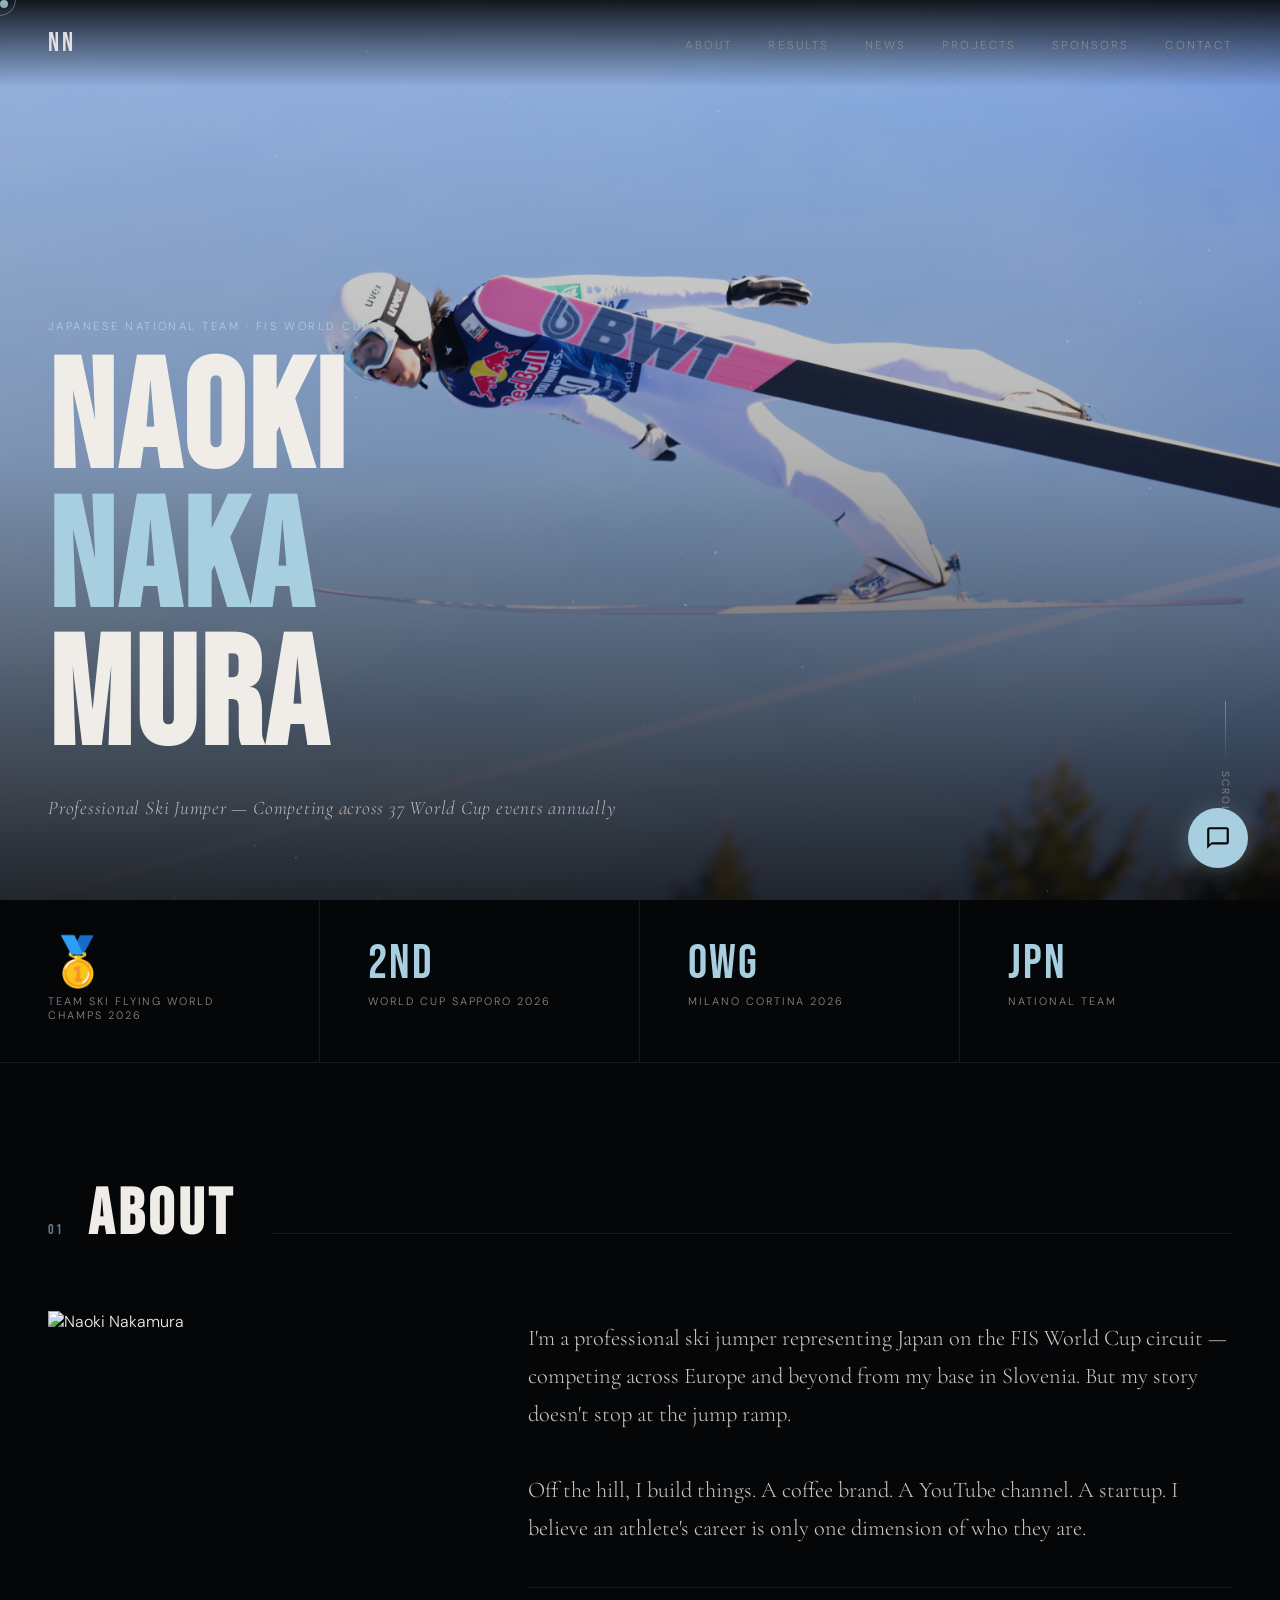
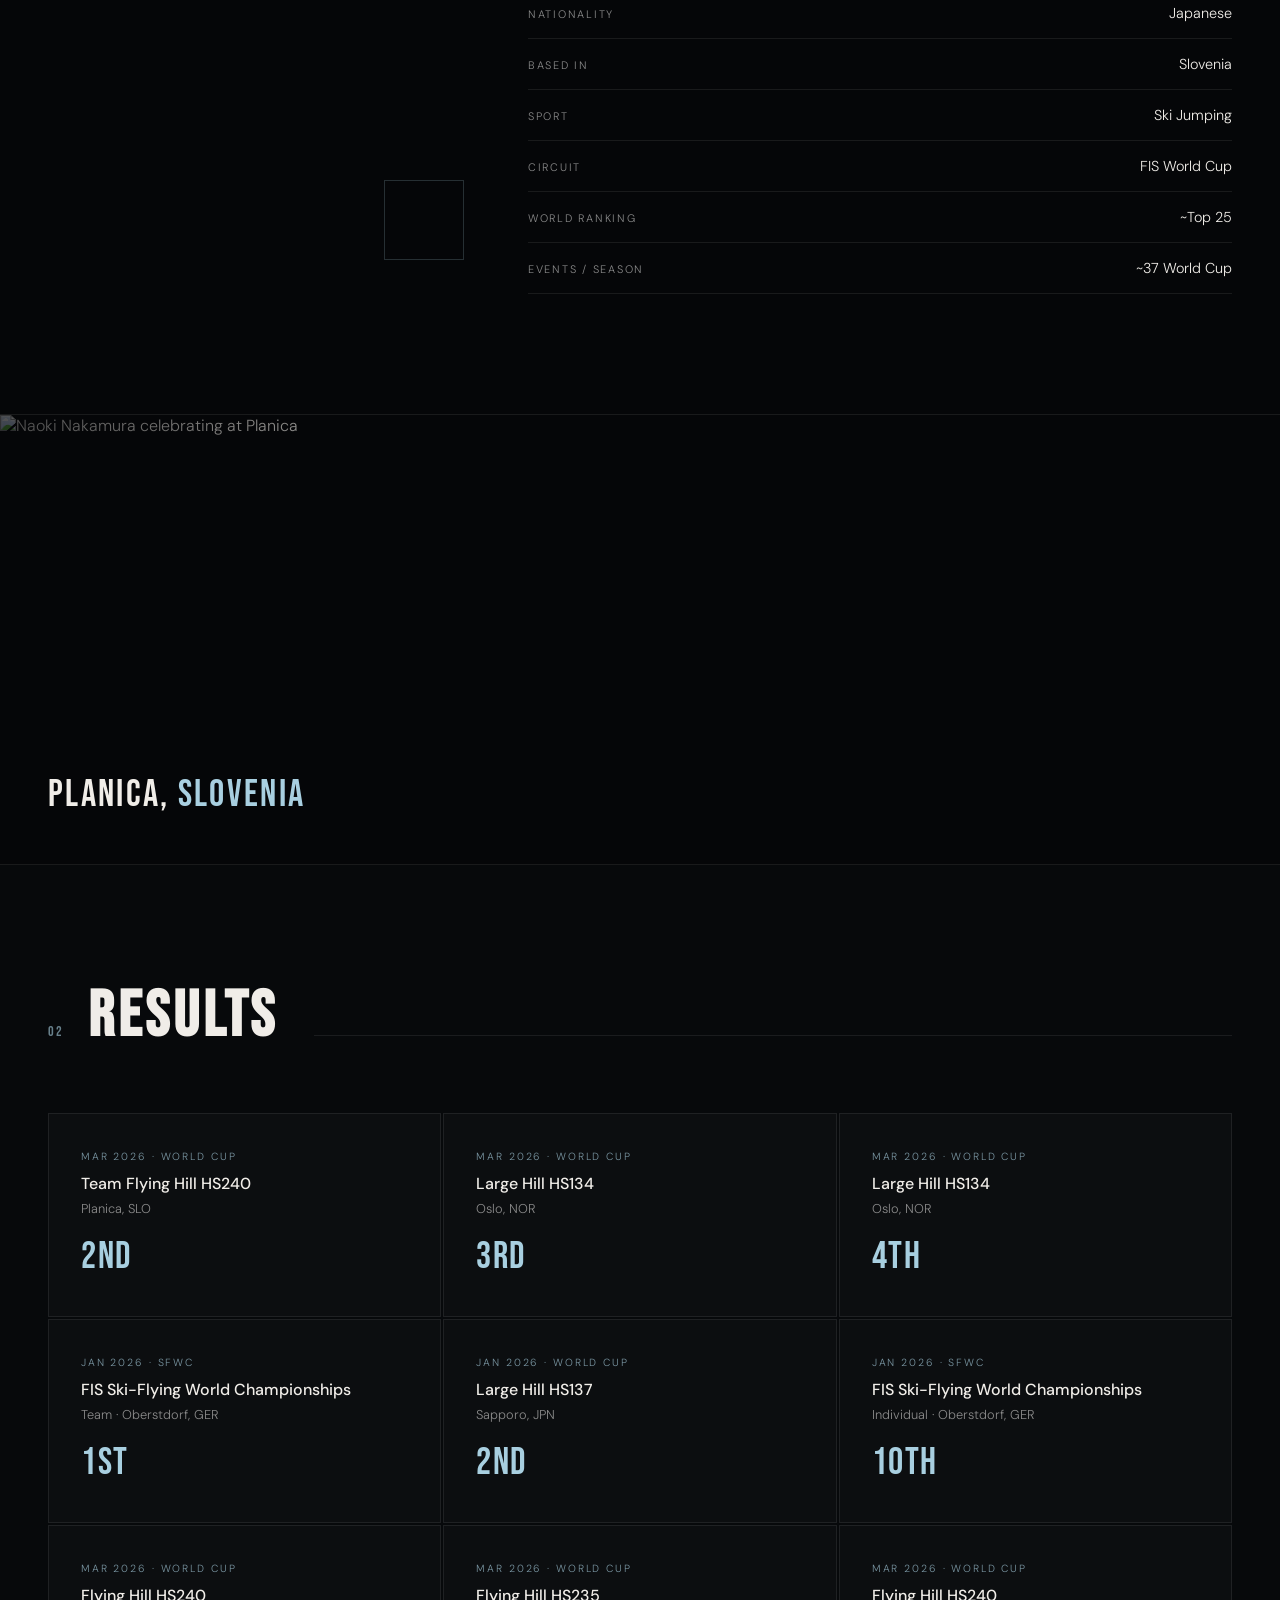
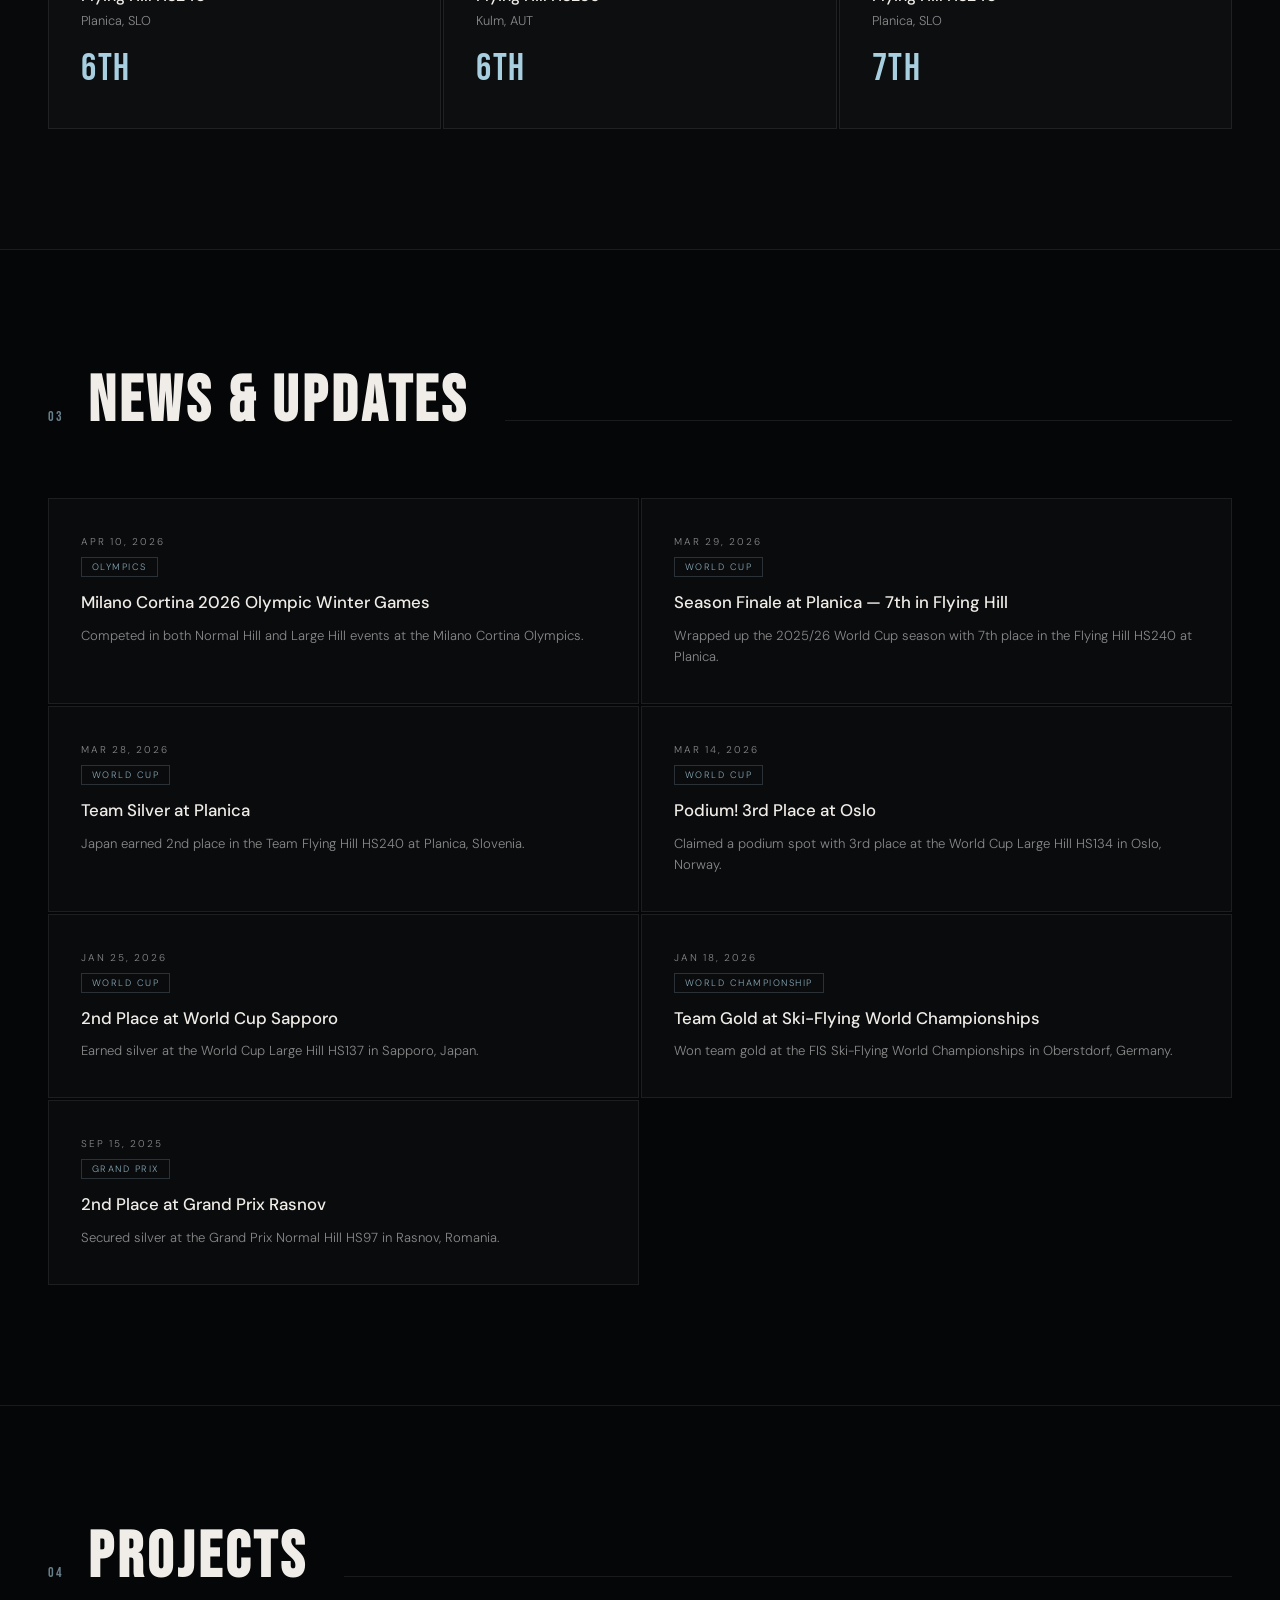
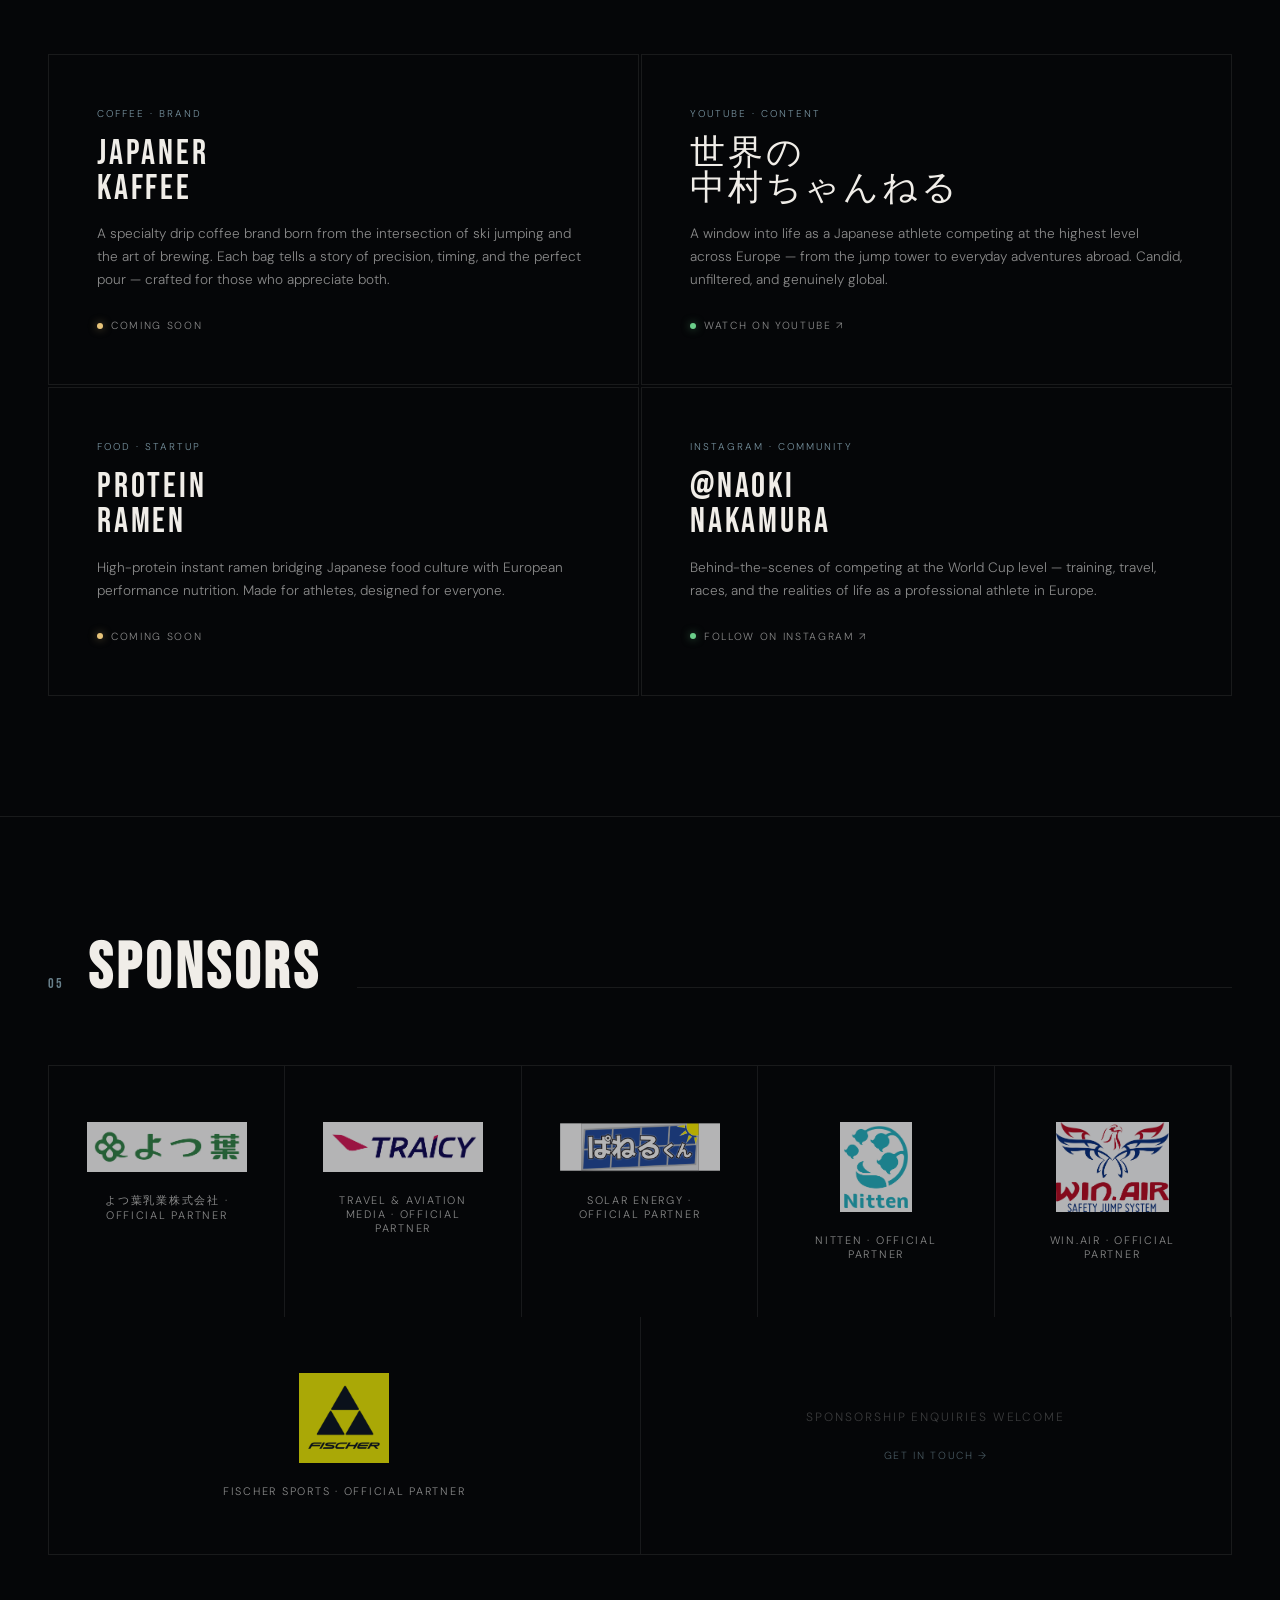
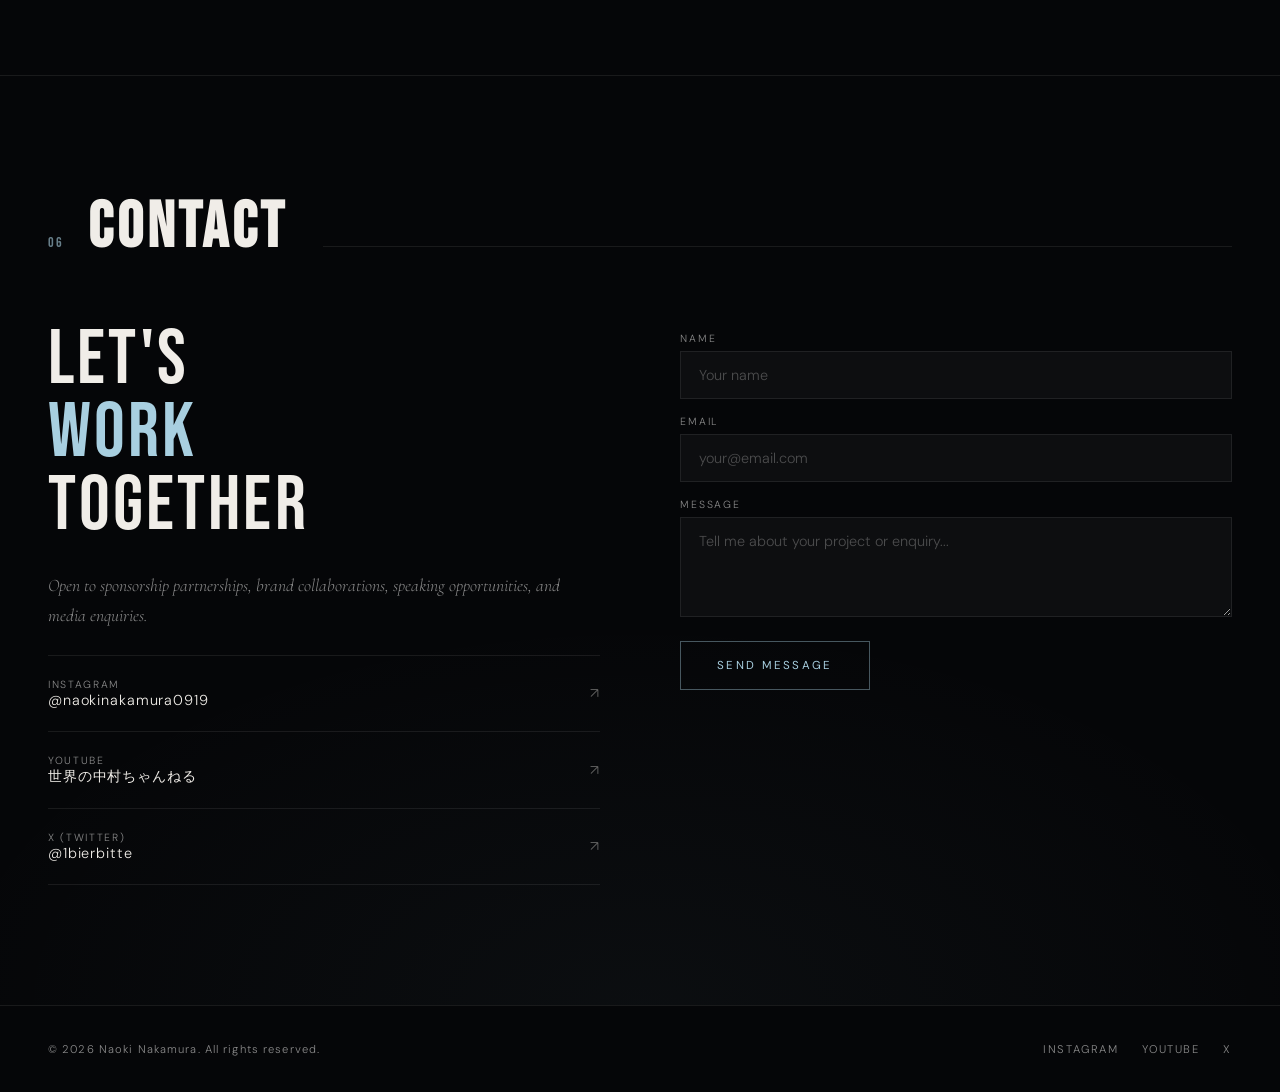
==== commit c11eb950: "Add Fischer Sports sponsor and links to all sponsor logos Co-Authored-By: Claude Sonnet 4.6 <noreply" ====
--- a/index.html
+++ b/index.html
@@ -870,28 +870,45 @@
 
     <!-- スポンサー 1 -->
     <div class="sponsor-item">
-      <img src="images/yotsuba.png" alt="よつ葉乳業" class="sponsor-logo" style="filter: none;">
+      <a href="https://www.yotsuba.co.jp/" target="_blank" rel="noopener">
+        <img src="images/yotsuba.png" alt="よつ葉乳業" class="sponsor-logo" style="filter: none;">
+      </a>
       <div class="sponsor-cat">よつ葉乳業株式会社 · Official Partner</div>
     </div>
 
     <!-- スポンサー 2 -->
     <div class="sponsor-item">
-      <img src="images/traicy.png" alt="TRAICY" class="sponsor-logo" style="filter: none;">
+      <a href="https://www.traicy.com/" target="_blank" rel="noopener">
+        <img src="images/traicy.png" alt="TRAICY" class="sponsor-logo" style="filter: none;">
+      </a>
       <div class="sponsor-cat">Travel &amp; Aviation Media · Official Partner</div>
     </div>
 
     <div class="sponsor-item">
-      <img src="images/paneru.png" alt="ぱねるくん" class="sponsor-logo" style="filter: none;">
+      <a href="https://sat-energy.jp/" target="_blank" rel="noopener">
+        <img src="images/paneru.png" alt="ぱねるくん" class="sponsor-logo" style="filter: none;">
+      </a>
       <div class="sponsor-cat">Solar Energy · Official Partner</div>
     </div>
     <div class="sponsor-item">
-      <img src="images/nitten.png" alt="Nitten" class="sponsor-logo" style="filter: none; max-height: 90px;">
+      <a href="https://www.nitten.co.jp/" target="_blank" rel="noopener">
+        <img src="images/nitten.png" alt="Nitten" class="sponsor-logo" style="filter: none; max-height: 90px;">
+      </a>
       <div class="sponsor-cat">Nitten · Official Partner</div>
     </div>
 
     <div class="sponsor-item">
-      <img src="images/Winair-Logo x.jpg" alt="WIN.AIR Safety Jump System" class="sponsor-logo" style="filter: none; max-height: 90px;">
+      <a href="https://www.winair-skisprungbindung.com/" target="_blank" rel="noopener">
+        <img src="images/Winair-Logo x.jpg" alt="WIN.AIR Safety Jump System" class="sponsor-logo" style="filter: none; max-height: 90px;">
+      </a>
       <div class="sponsor-cat">WIN.AIR · Official Partner</div>
+    </div>
+
+    <div class="sponsor-item">
+      <a href="https://www.fischersports.com/" target="_blank" rel="noopener">
+        <img src="images/fischer.png" alt="Fischer Sports" class="sponsor-logo" style="filter: none; max-height: 90px;">
+      </a>
+      <div class="sponsor-cat">Fischer Sports · Official Partner</div>
     </div>
 
     <div class="sponsor-item" style="border-right: none; opacity: 0.4; justify-content: center;">
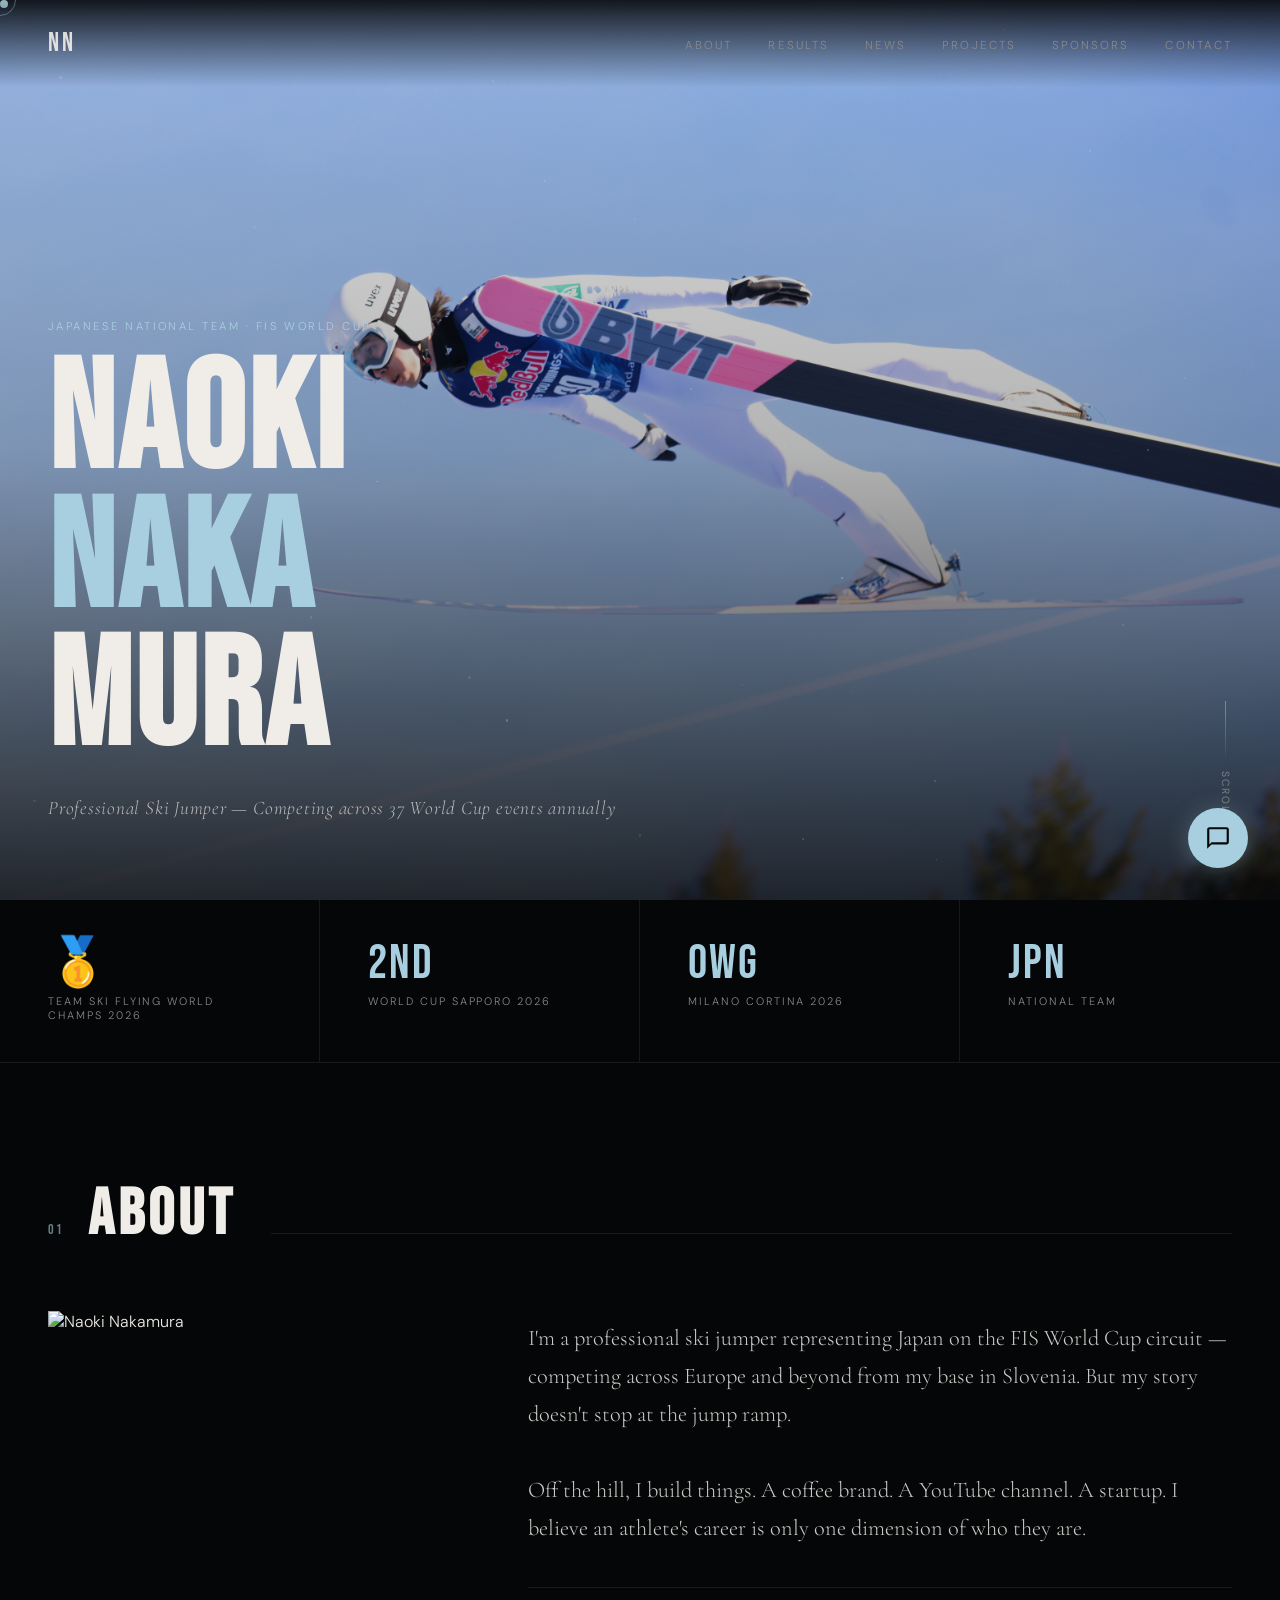
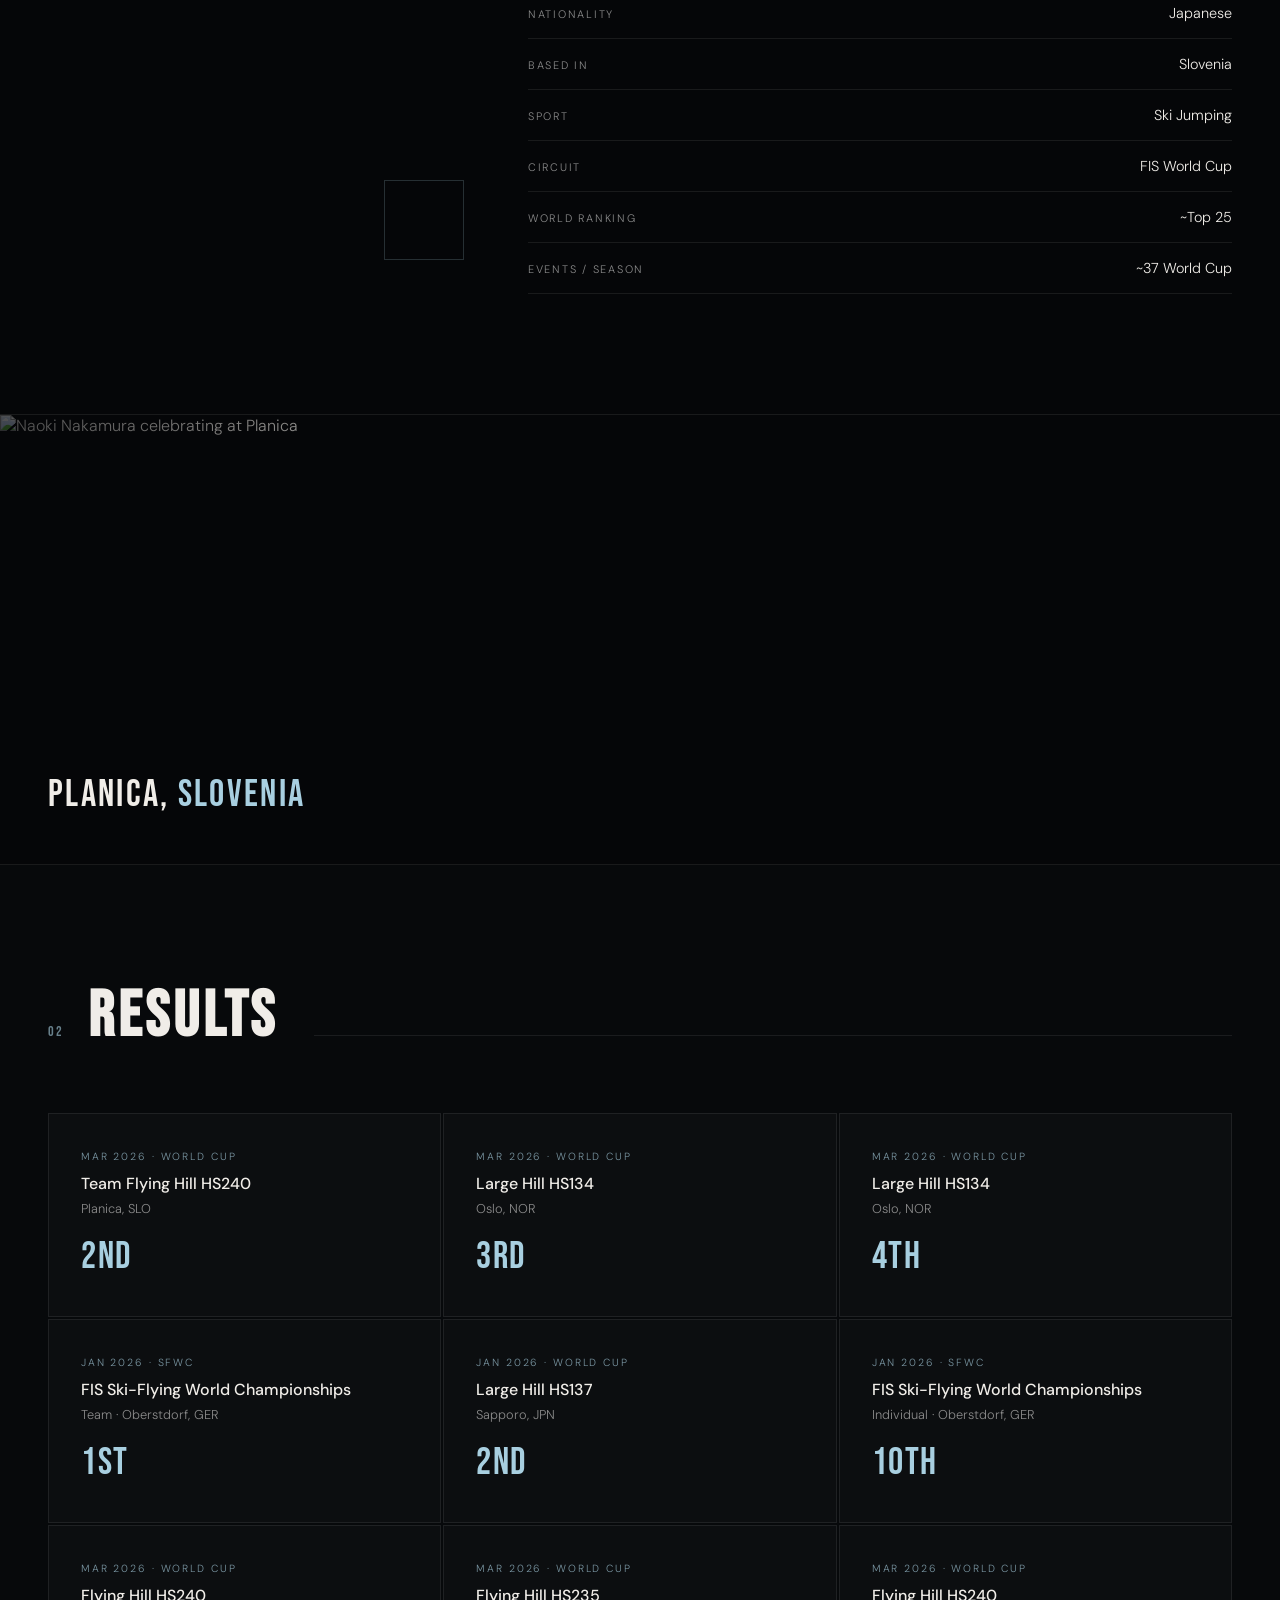
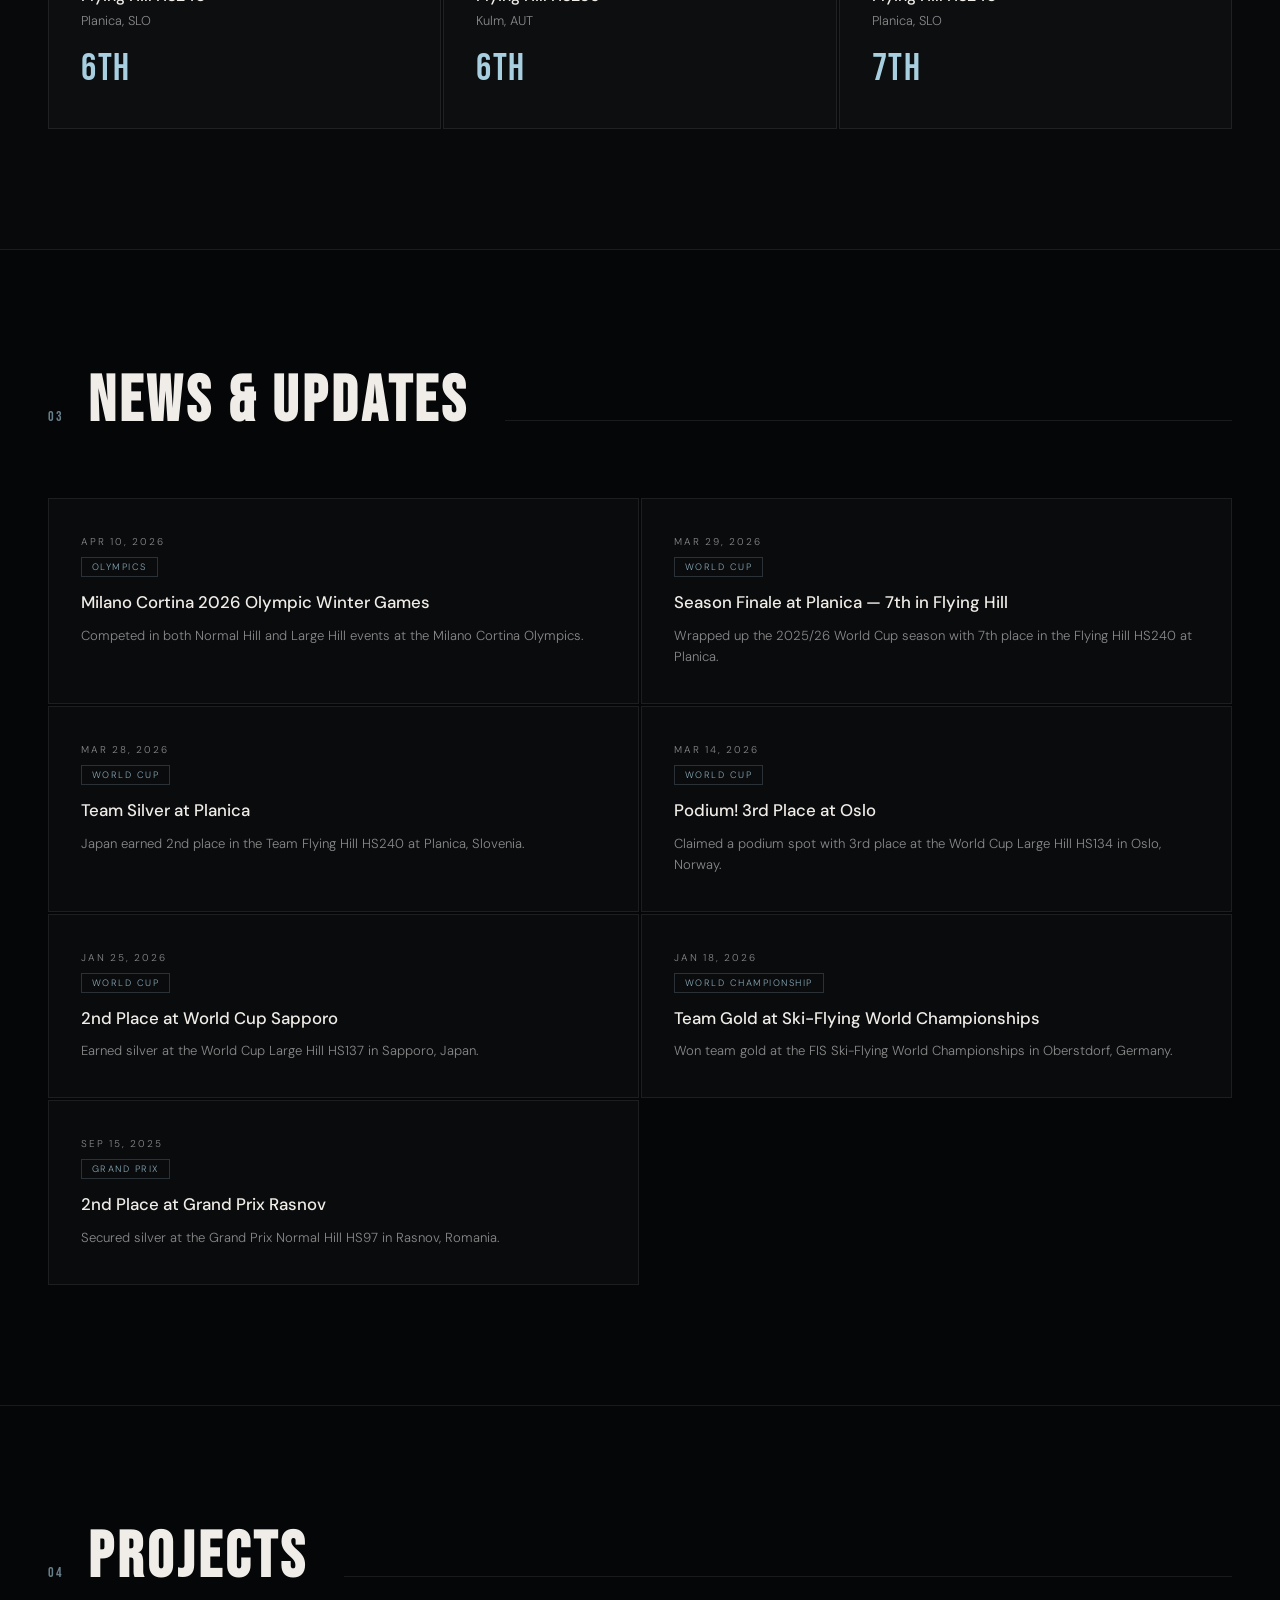
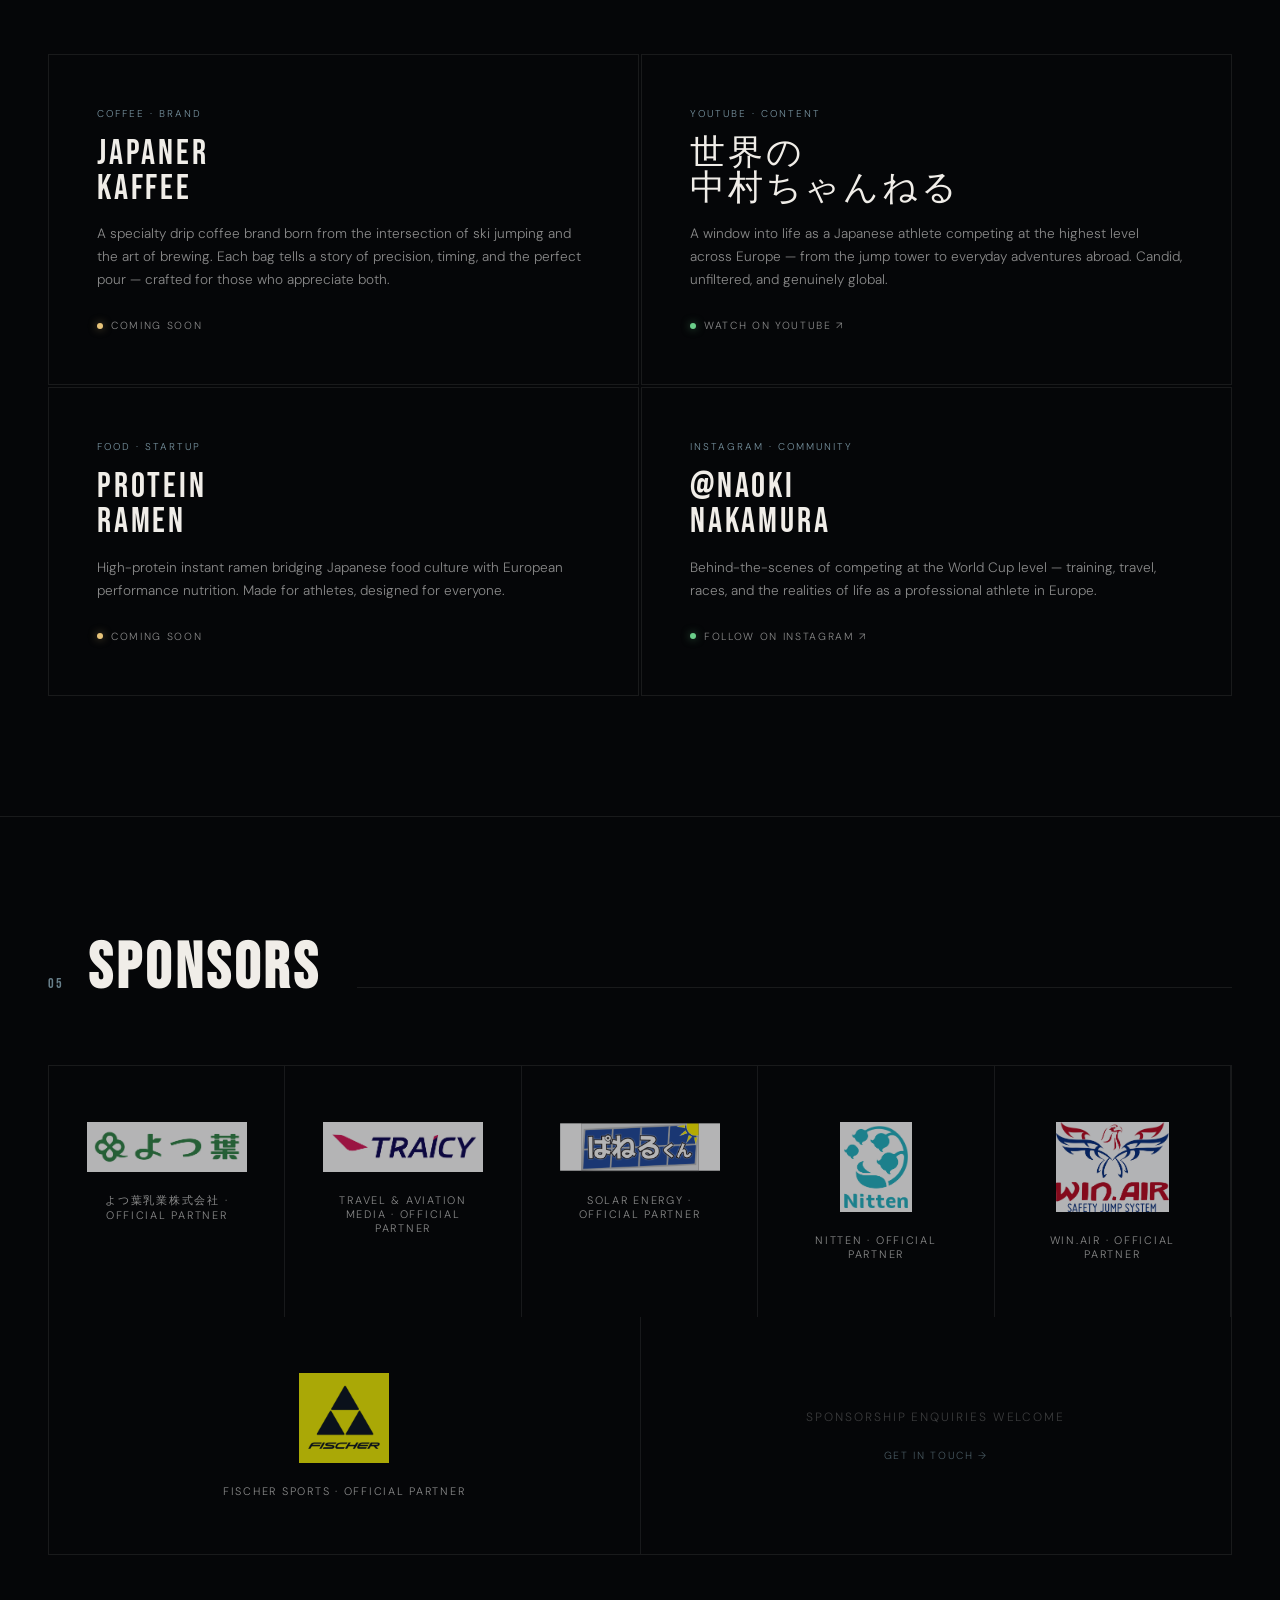
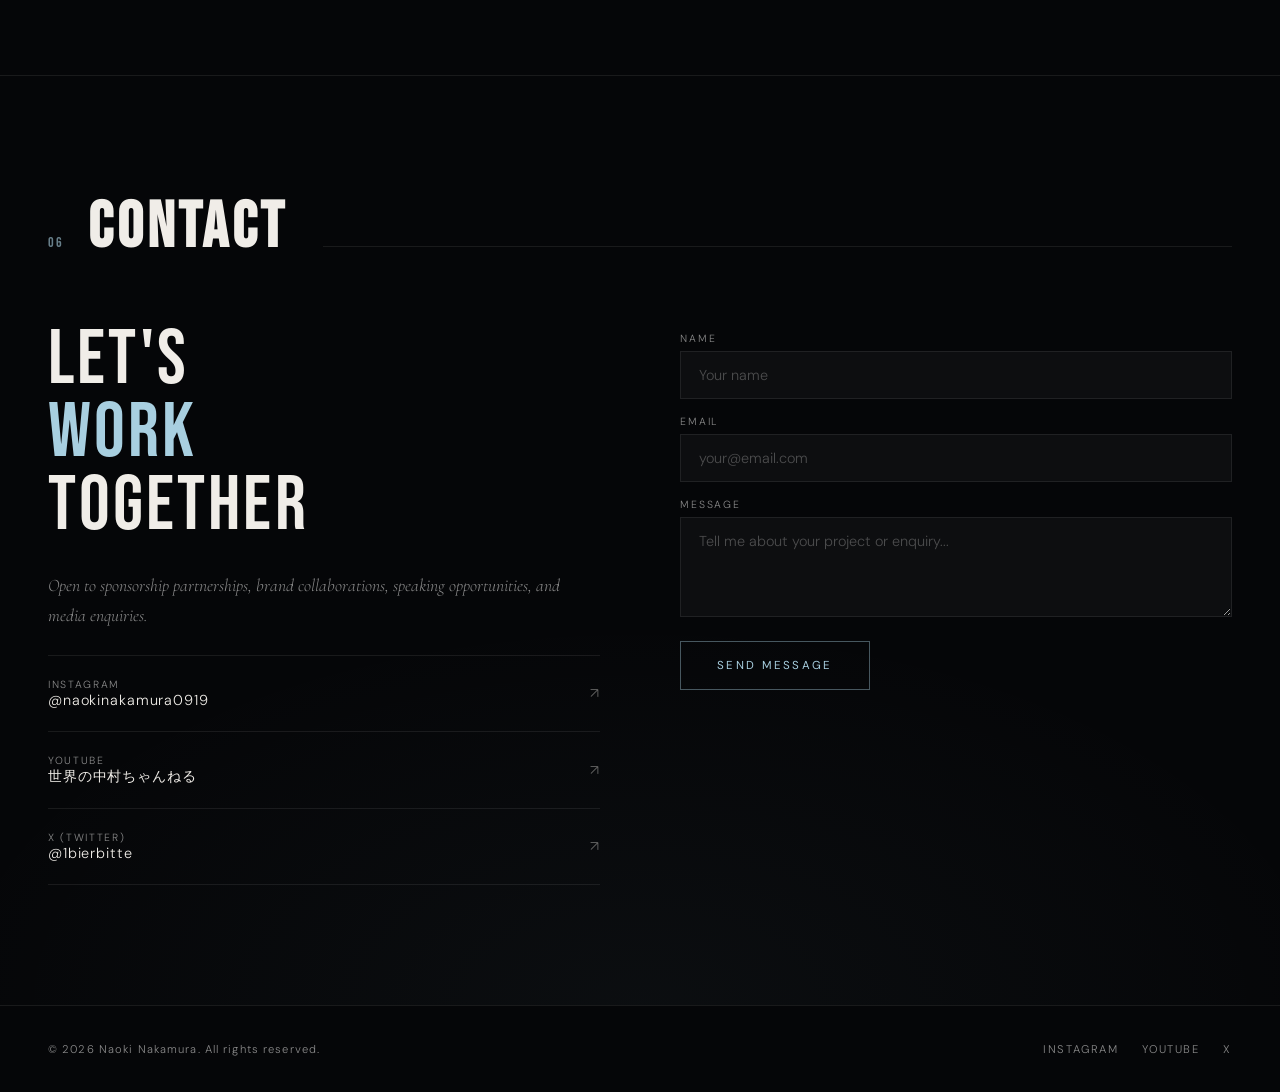
==== commit 89aecc37: "Add Claude AI chatbot with Upstash rate limiting Co-Authored-By: Claude Sonnet 4.6 <noreply@anthropi" ====
--- a/index.html
+++ b/index.html
@@ -1101,7 +1101,7 @@
   }, 200);
 
   // ===== CHAT WIDGET =====
-  const CHAT_API_URL = ''; // Set your API endpoint here
+  const CHAT_API_URL = '/api/chat';
   const chatFab = document.getElementById('chatFab');
   const chatPanel = document.getElementById('chatPanel');
   const chatInput = document.getElementById('chatInput');
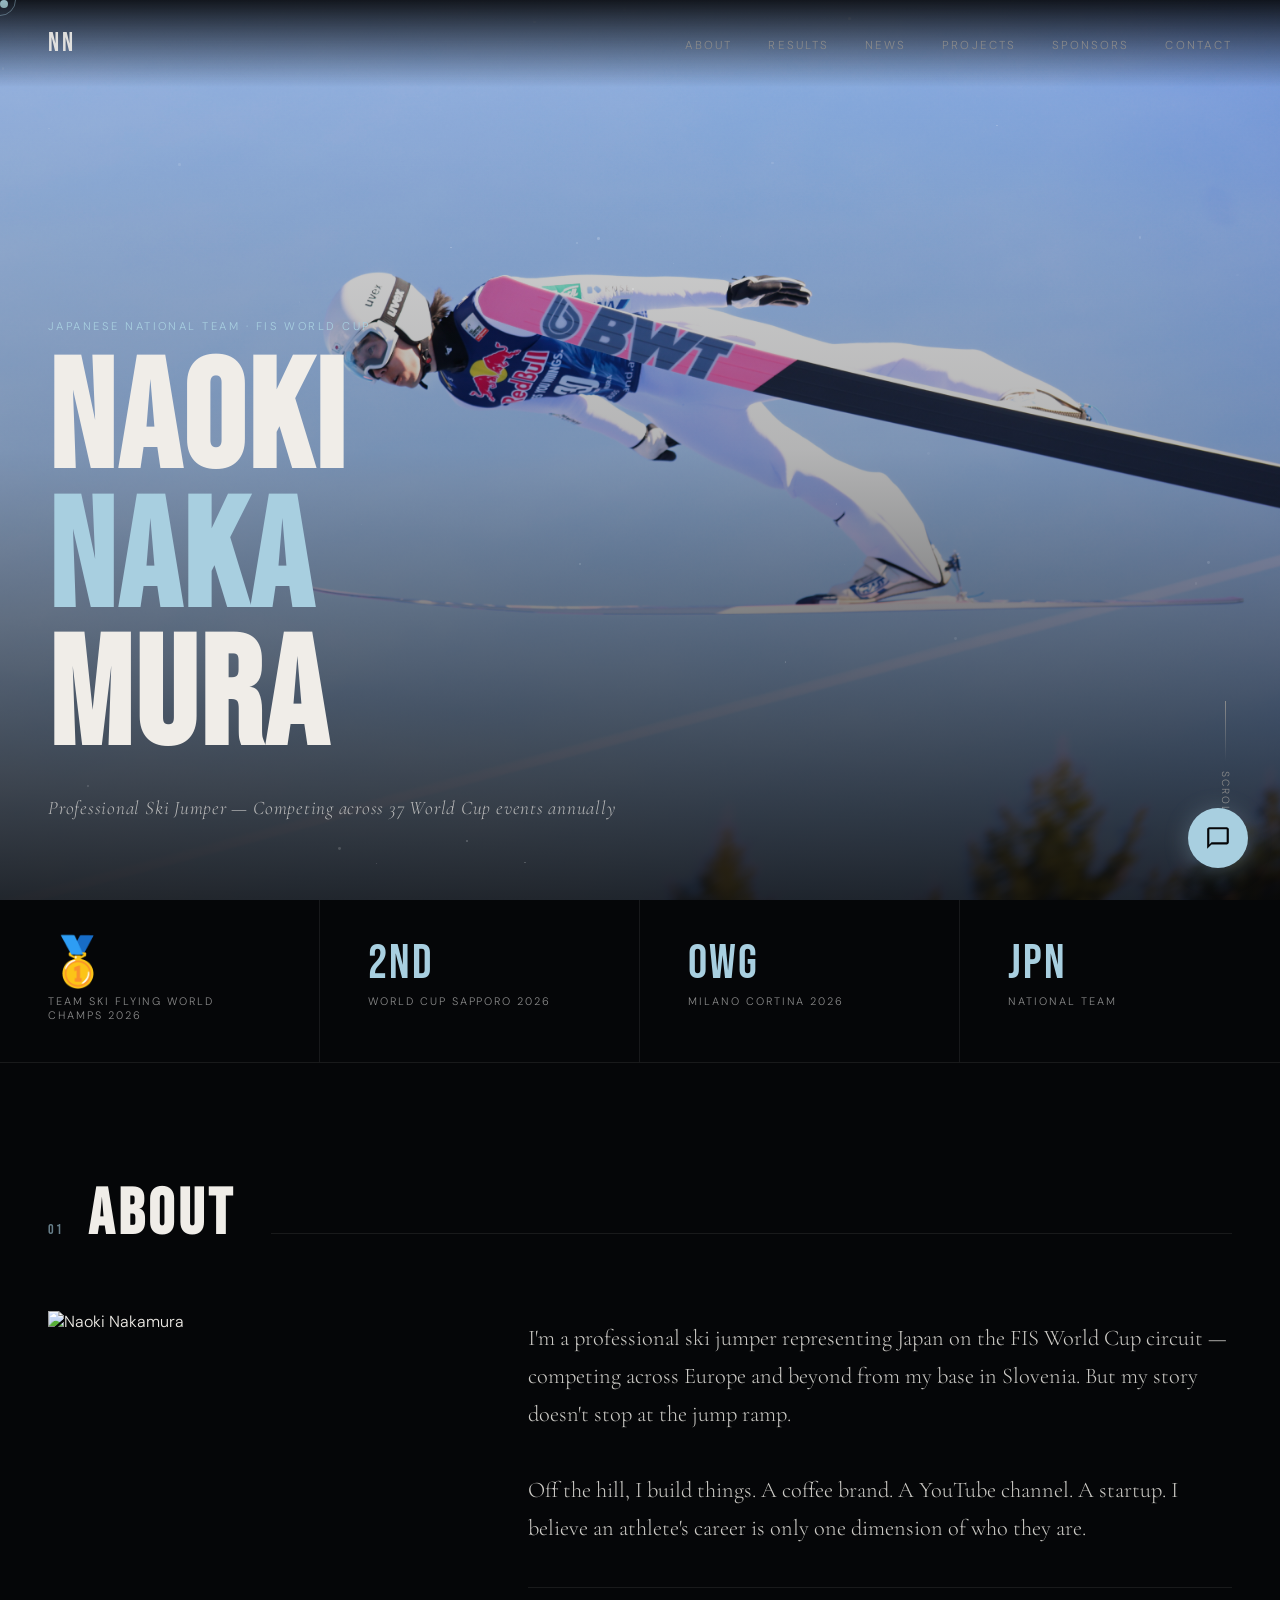
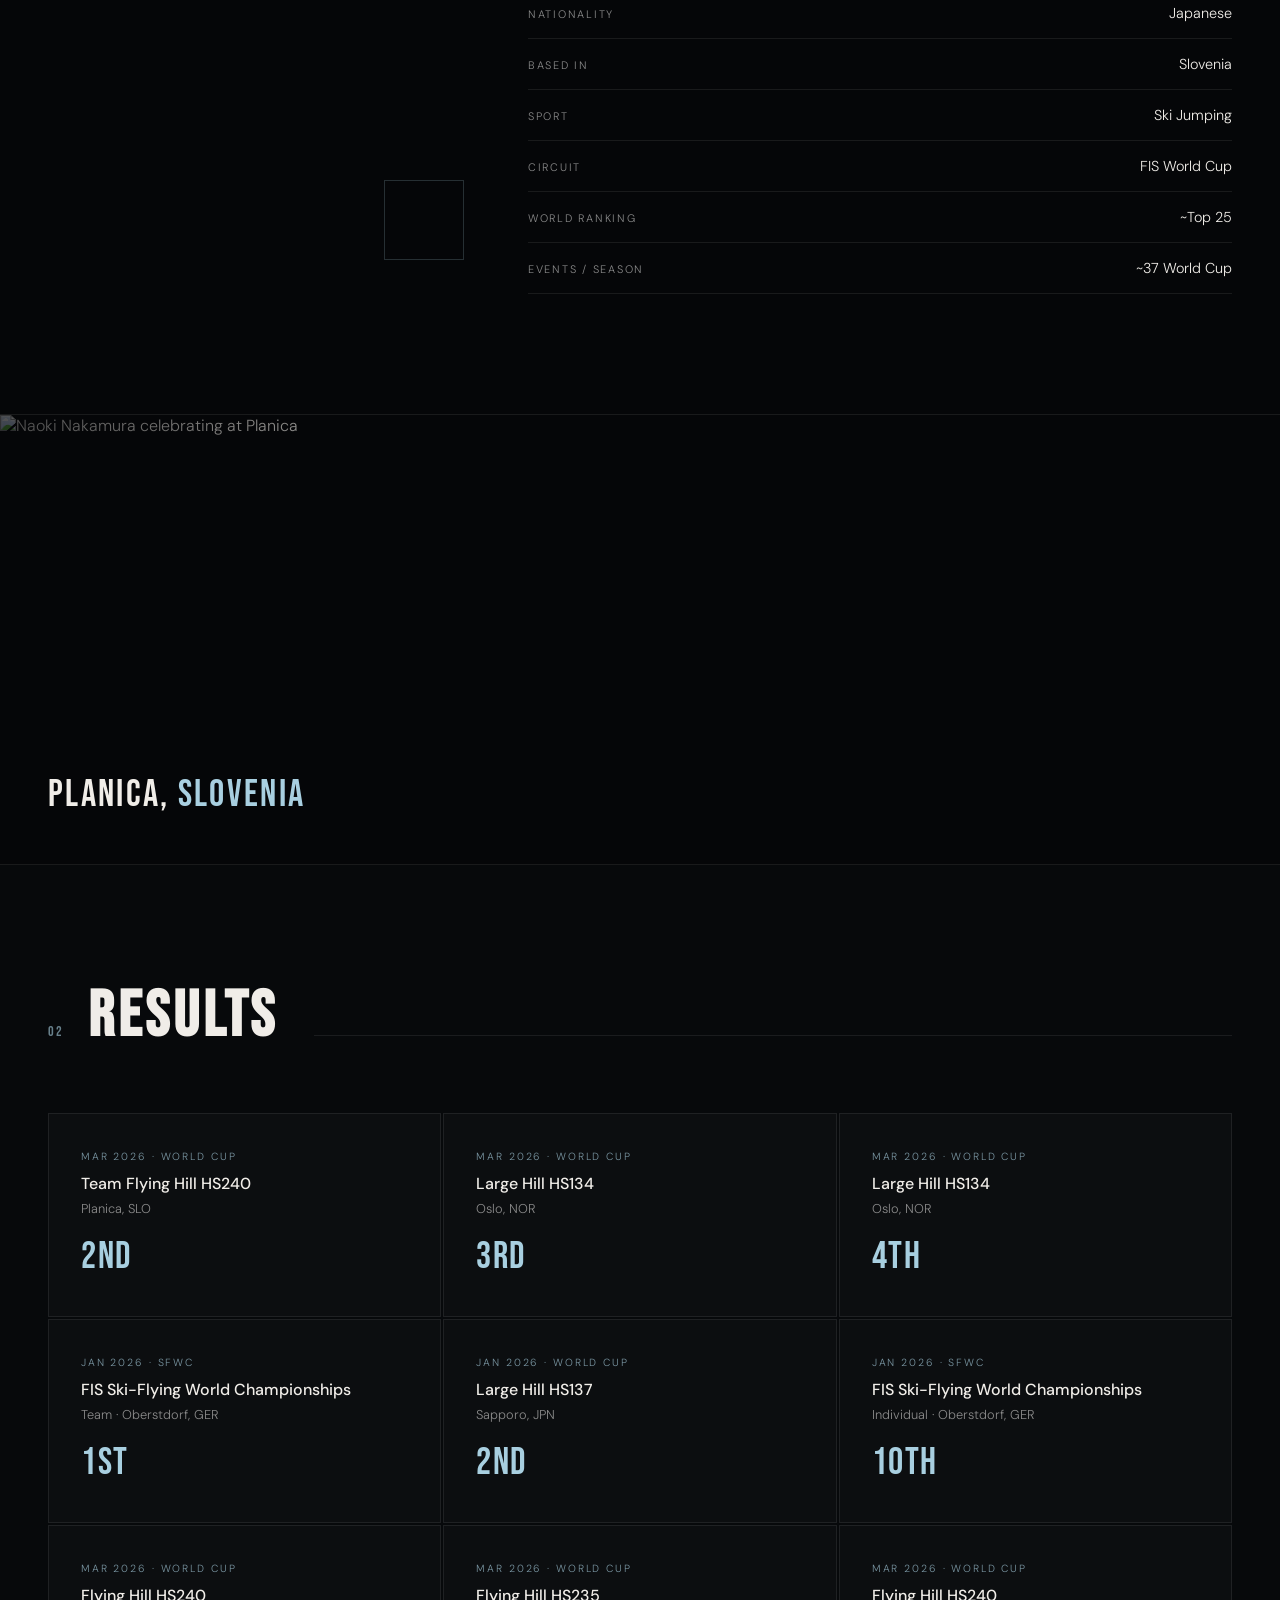
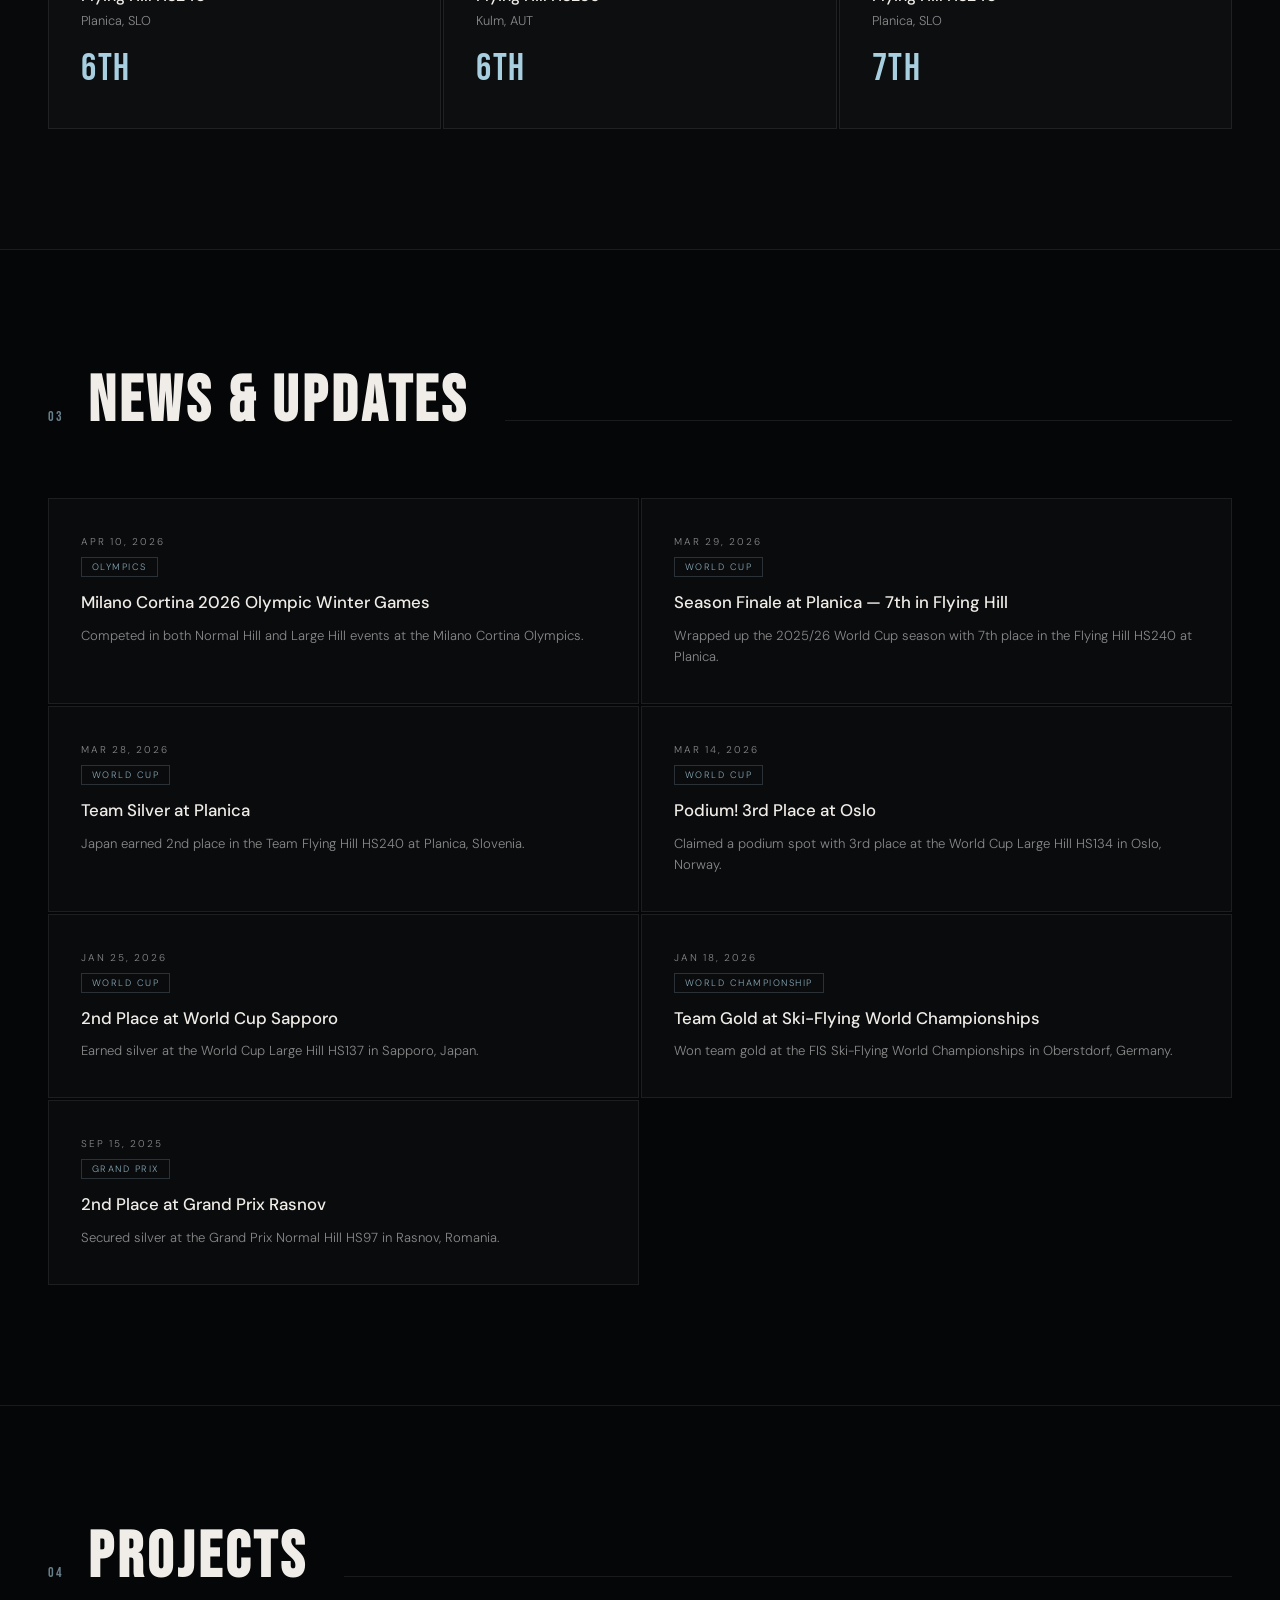
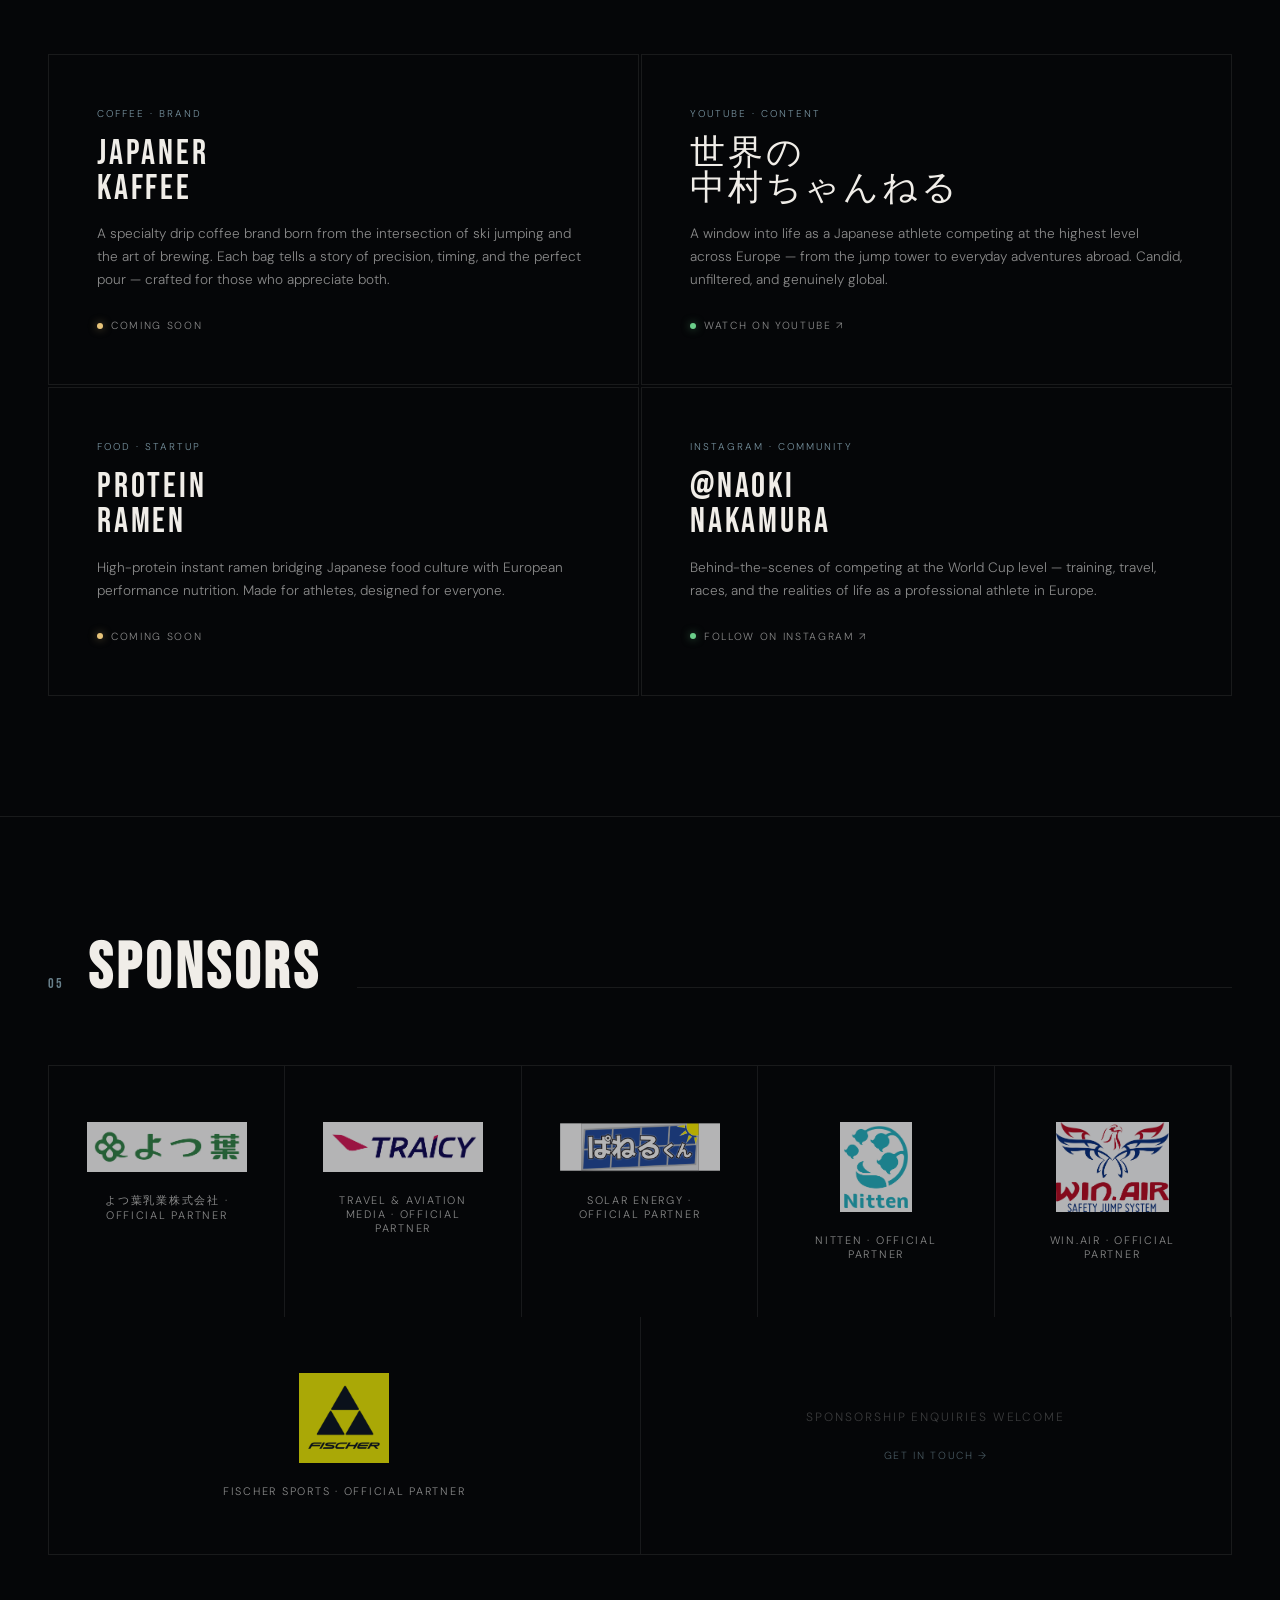
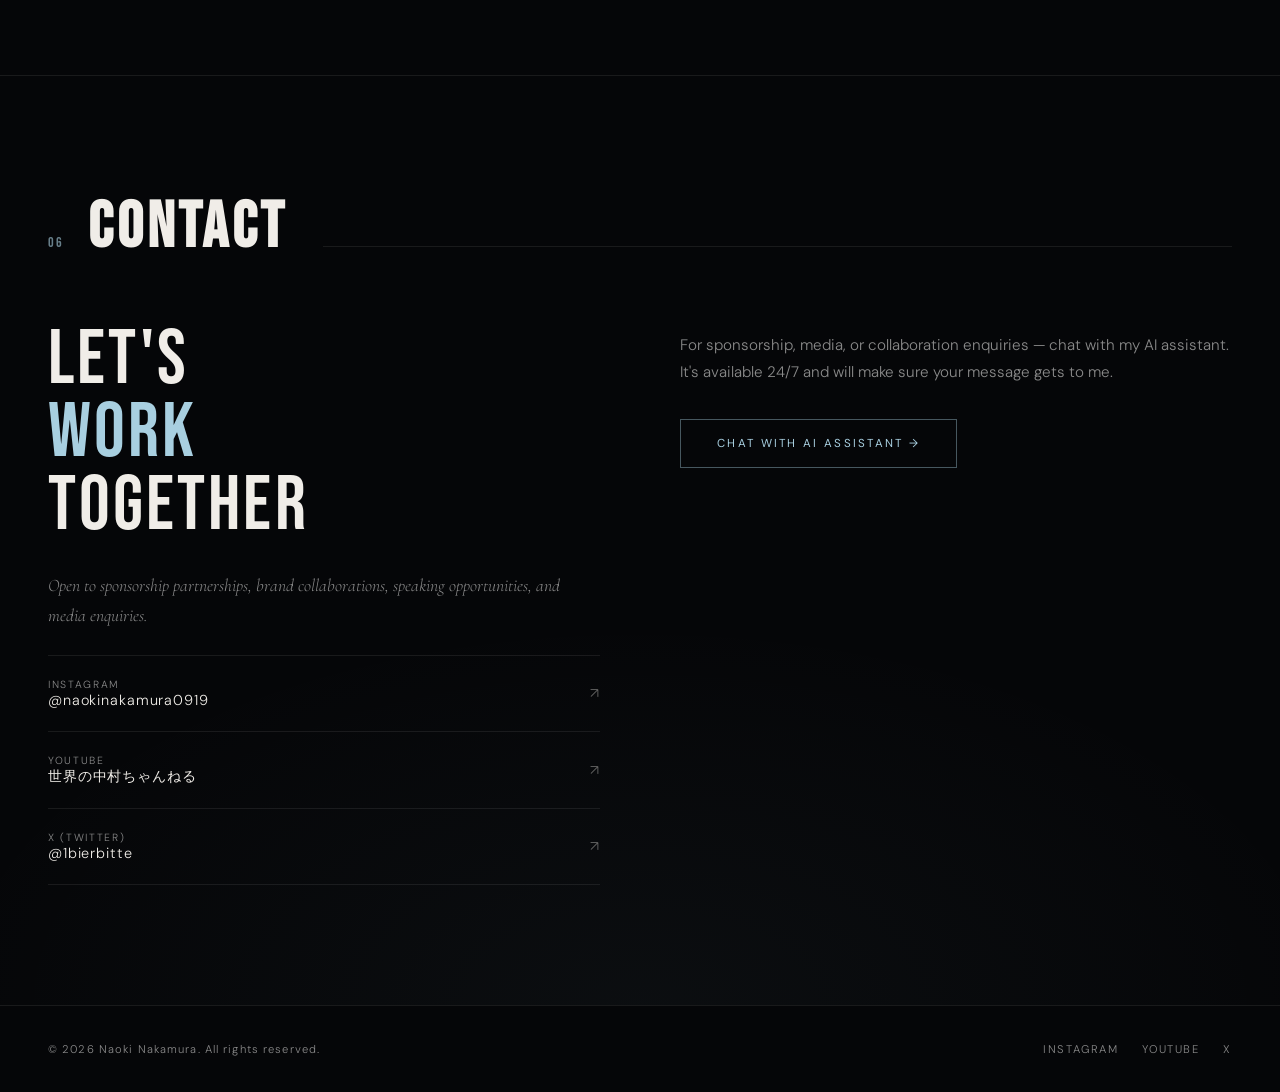
==== commit f62a2e06: "Replace contact form with AI chat CTA Co-Authored-By: Claude Sonnet 4.6 <noreply@anthropic.com>" ====
--- a/index.html
+++ b/index.html
@@ -953,20 +953,9 @@
         </a>
       </div>
     </div>
-    <div class="contact-form-area reveal">
-      <div class="form-group">
-        <label class="form-label">Name</label>
-        <input type="text" class="form-input" placeholder="Your name">
-      </div>
-      <div class="form-group">
-        <label class="form-label">Email</label>
-        <input type="email" class="form-input" placeholder="your@email.com">
-      </div>
-      <div class="form-group">
-        <label class="form-label">Message</label>
-        <textarea class="form-textarea" placeholder="Tell me about your project or enquiry..."></textarea>
-      </div>
-      <button class="btn-submit">Send Message</button>
+    <div class="contact-form-area reveal" style="display:flex; flex-direction:column; justify-content:center; align-items:flex-start; gap:24px;">
+      <p style="color:var(--dim); font-size:0.95rem; line-height:1.8;">For sponsorship, media, or collaboration enquiries — chat with my AI assistant. It's available 24/7 and will make sure your message gets to me.</p>
+      <button class="btn-submit" onclick="document.getElementById('chatFab').click(); return false;">Chat with AI Assistant →</button>
     </div>
   </div>
 </section>
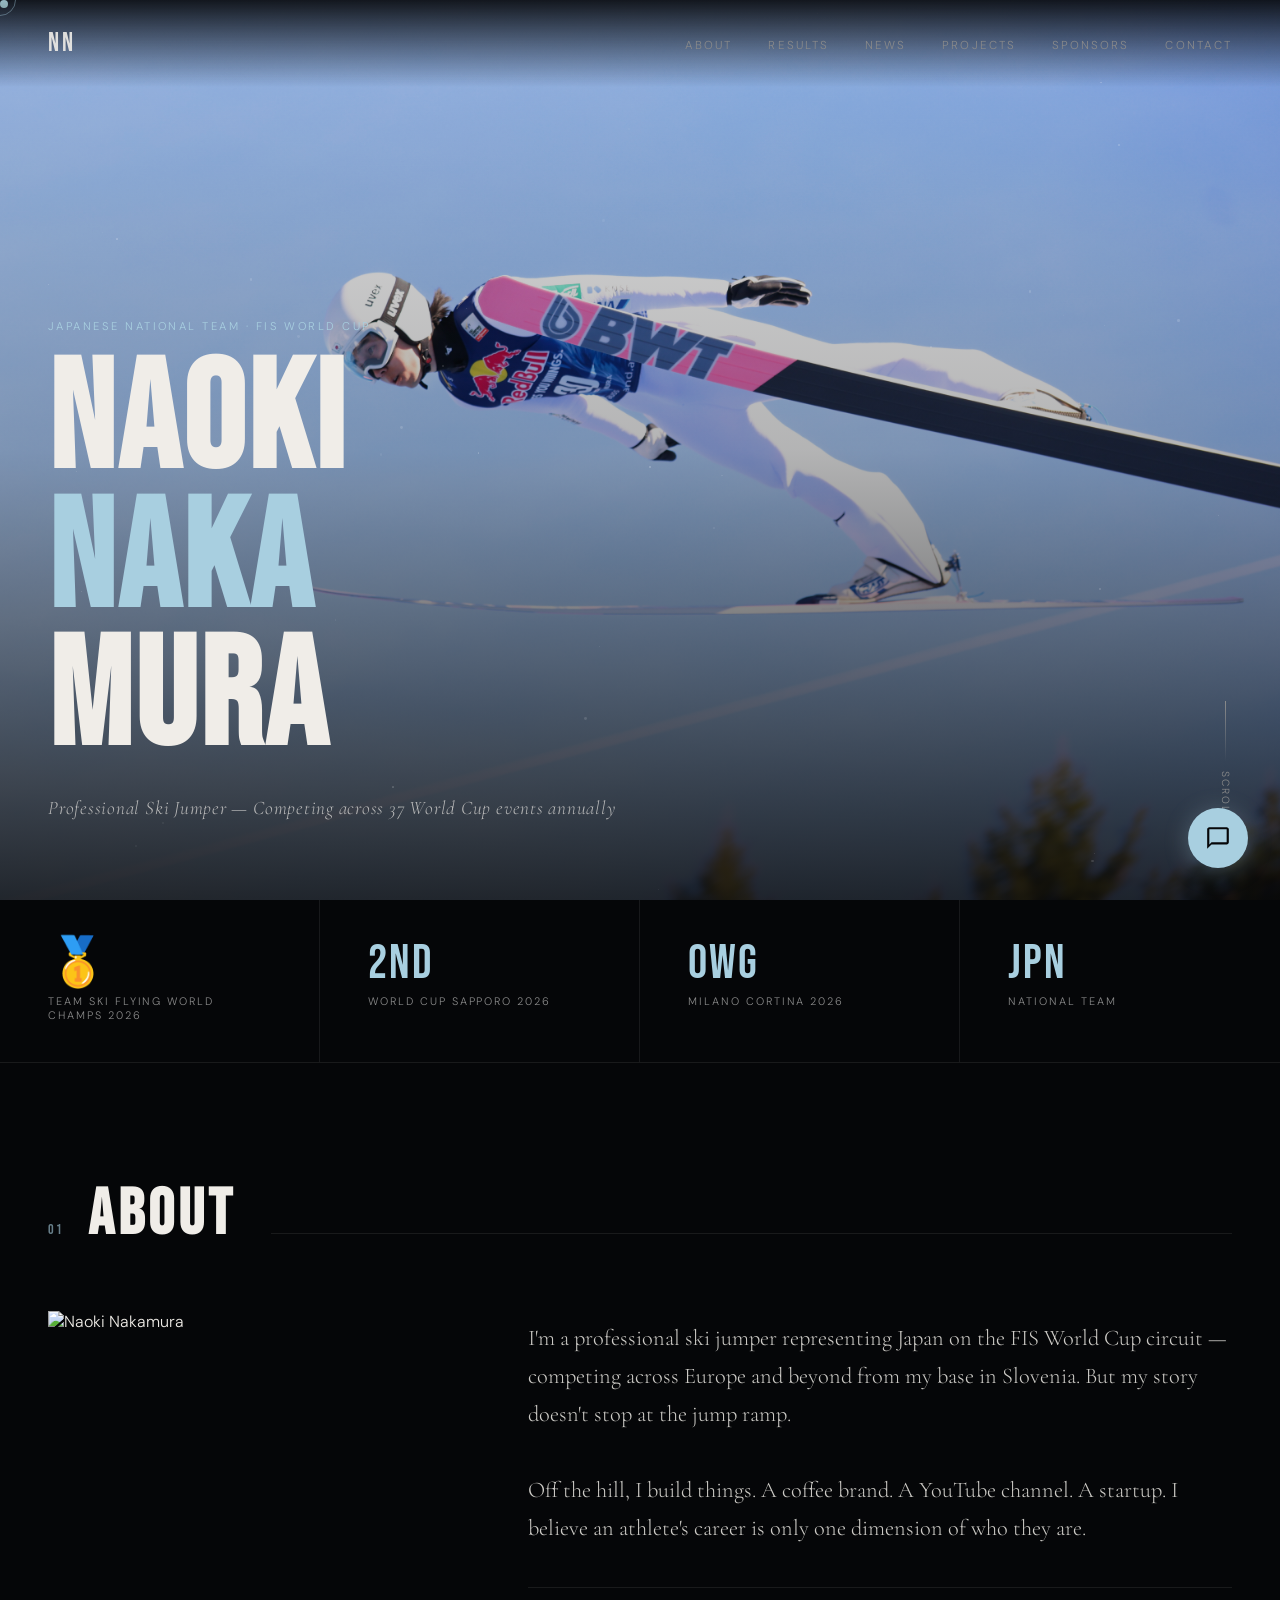
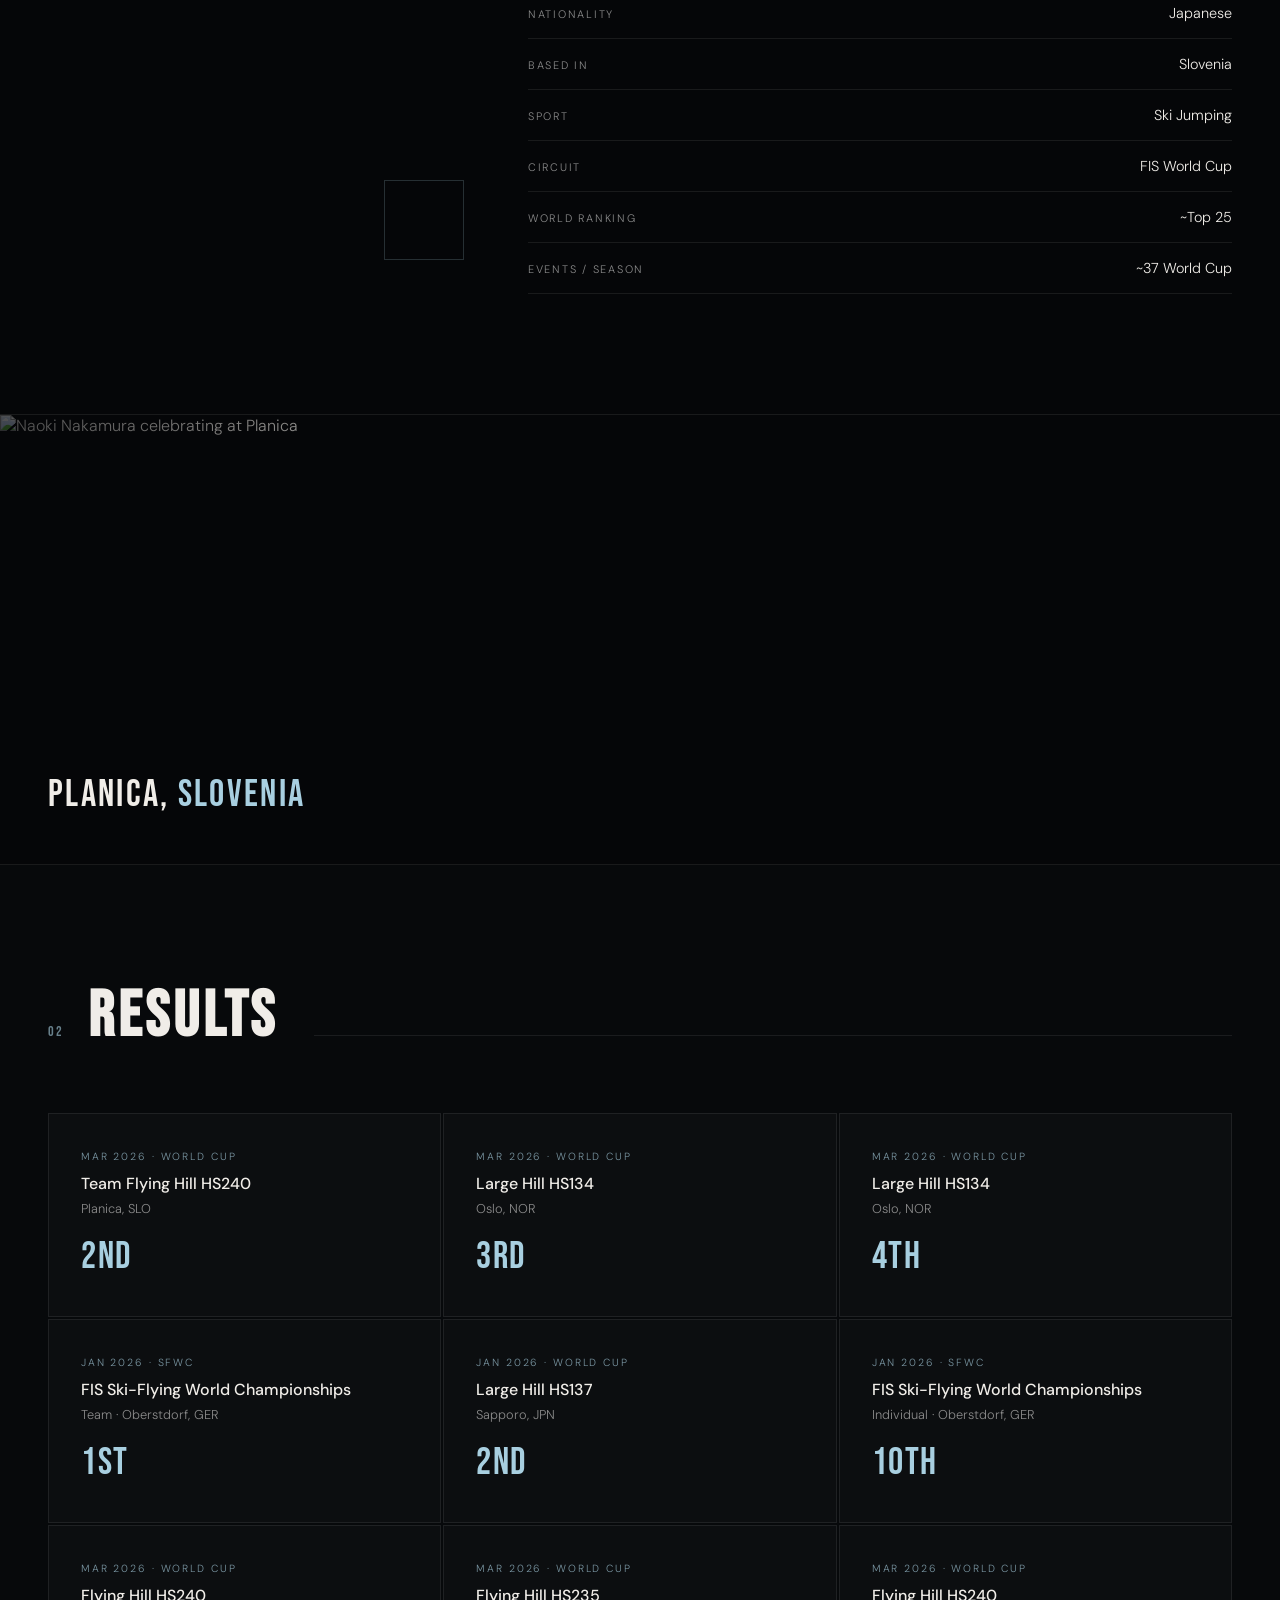
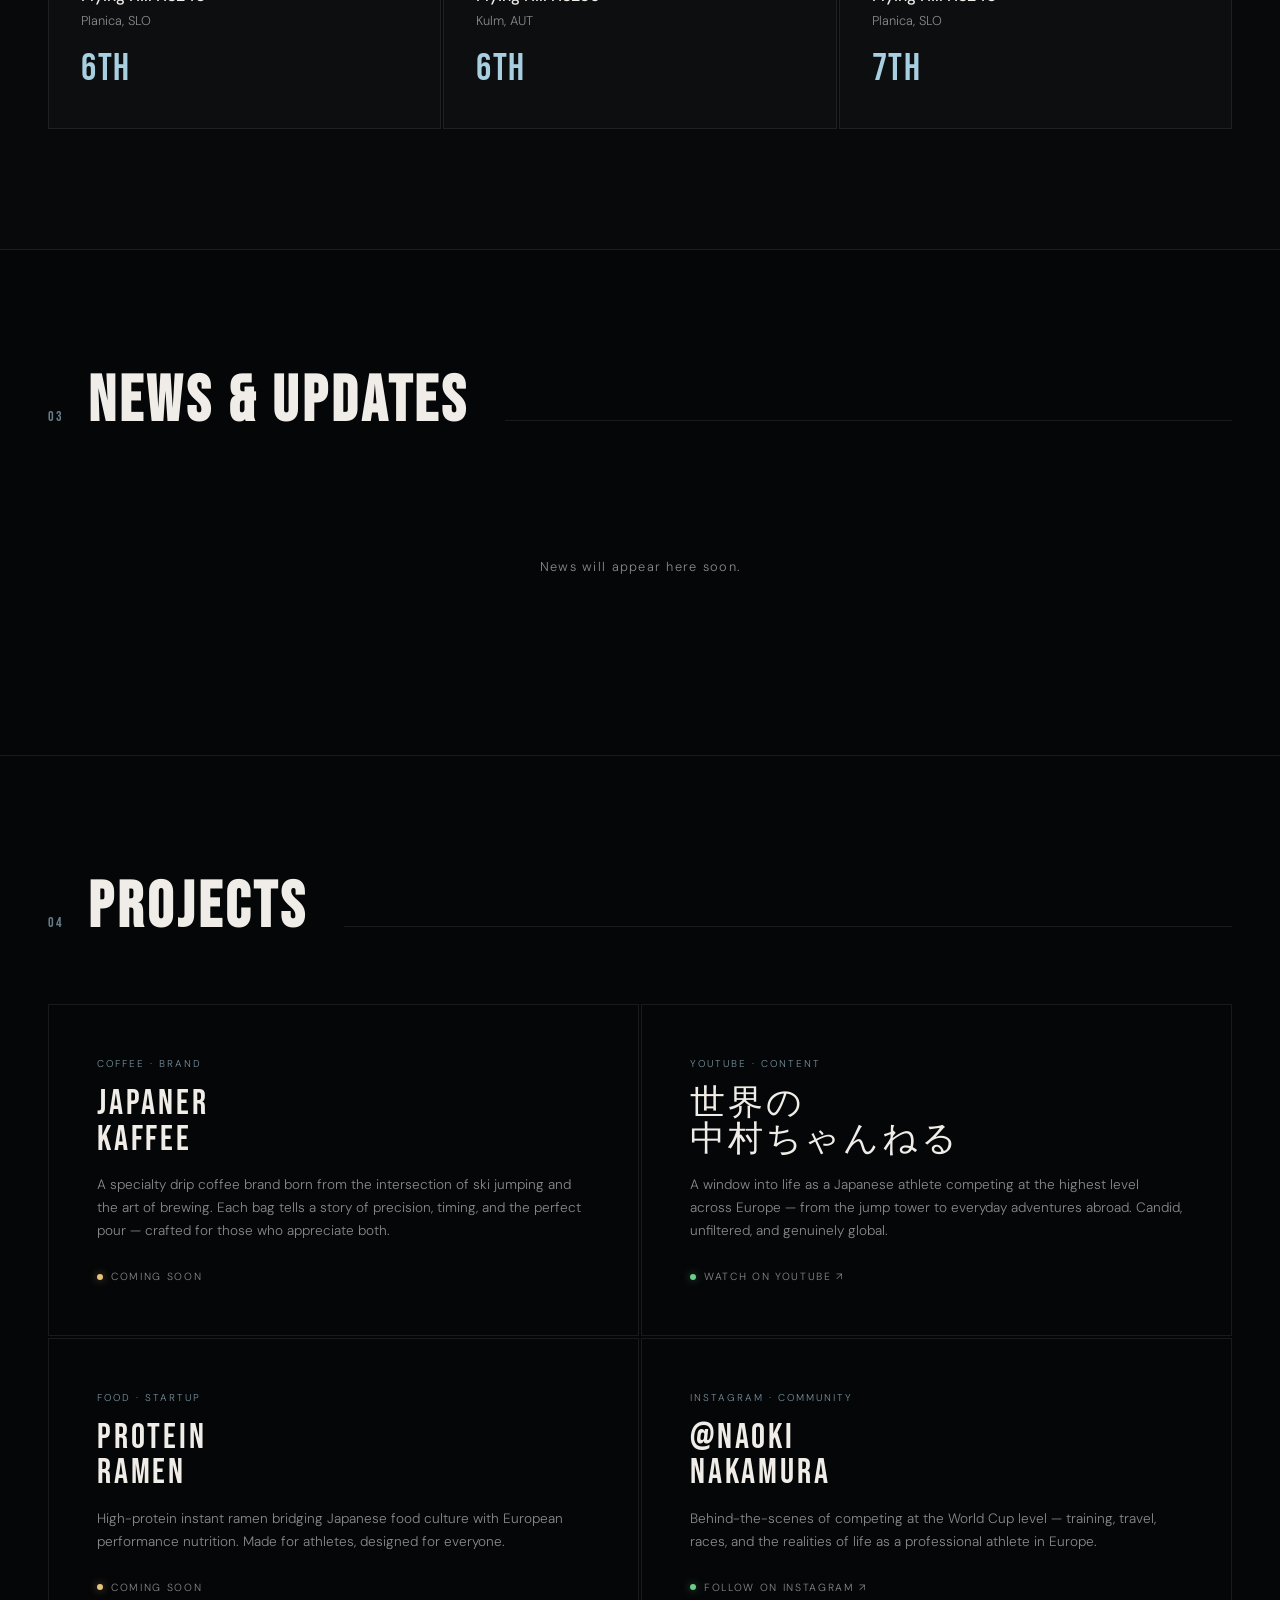
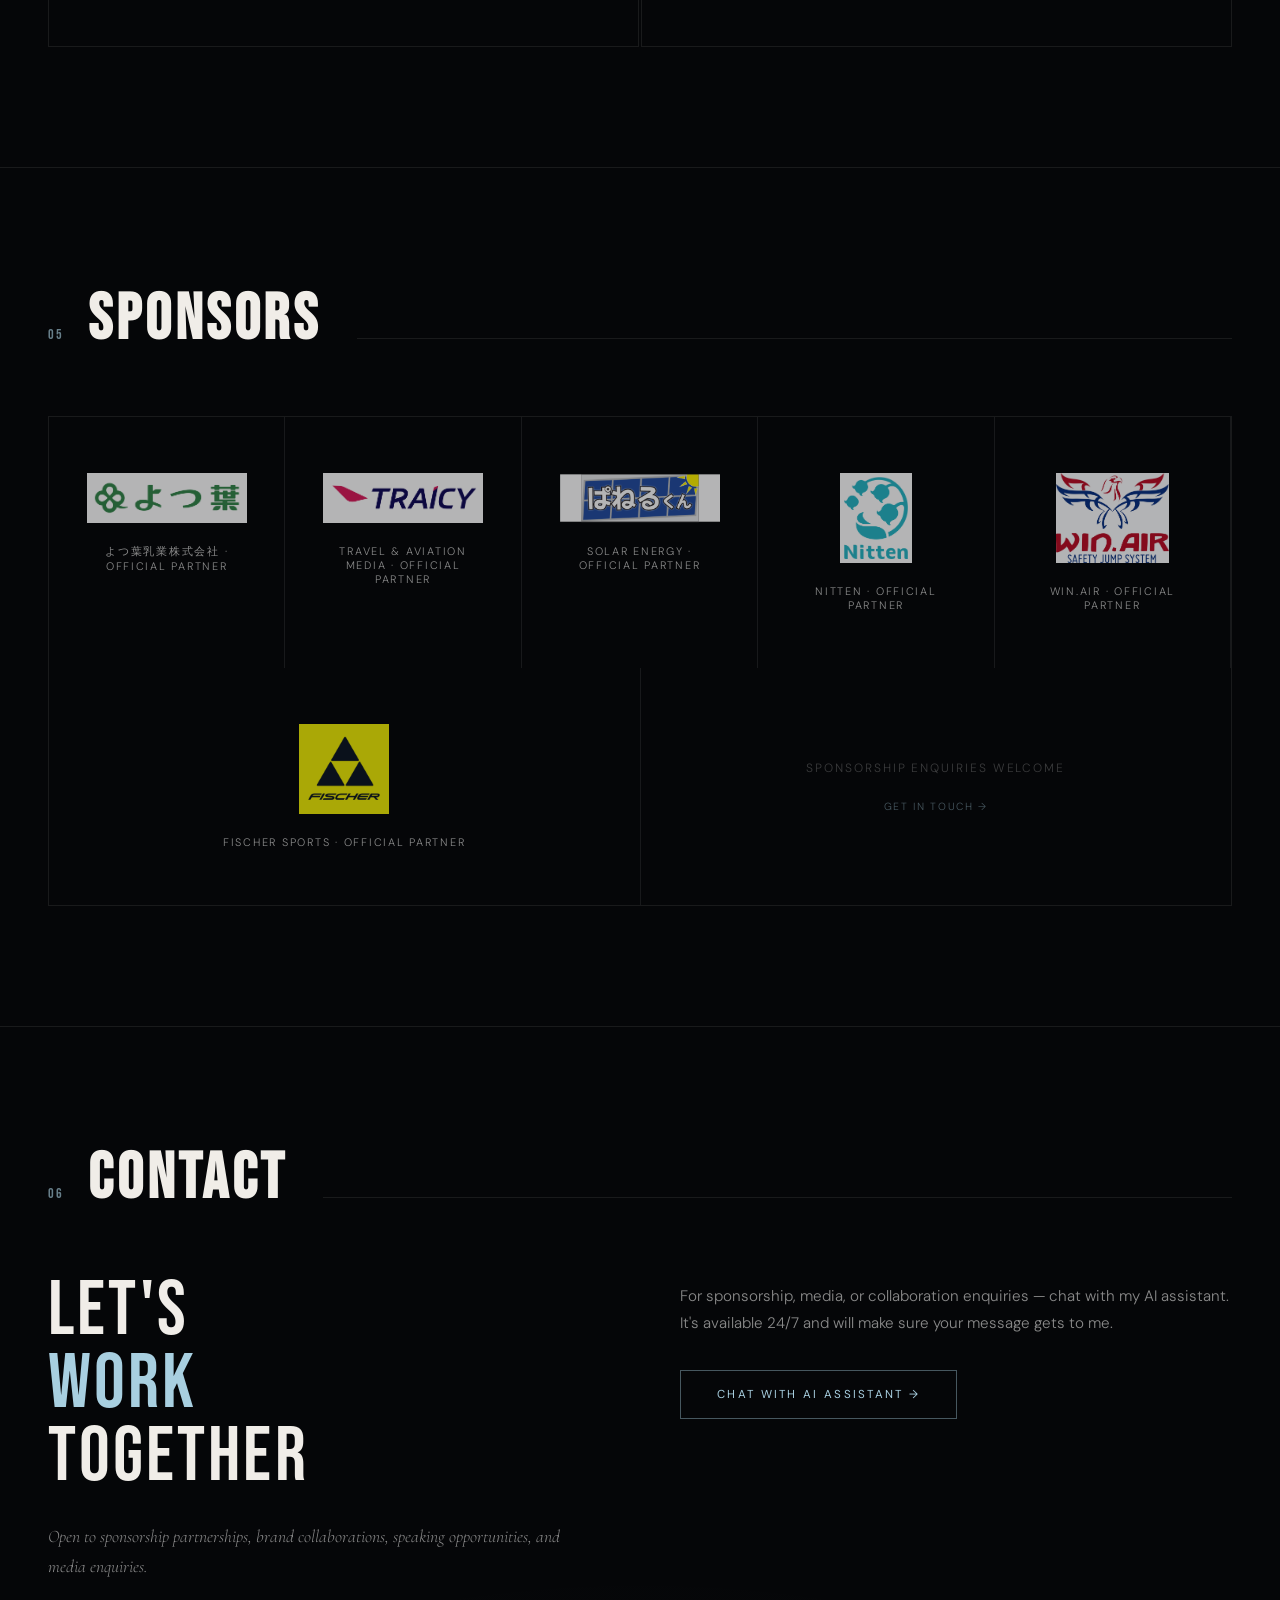
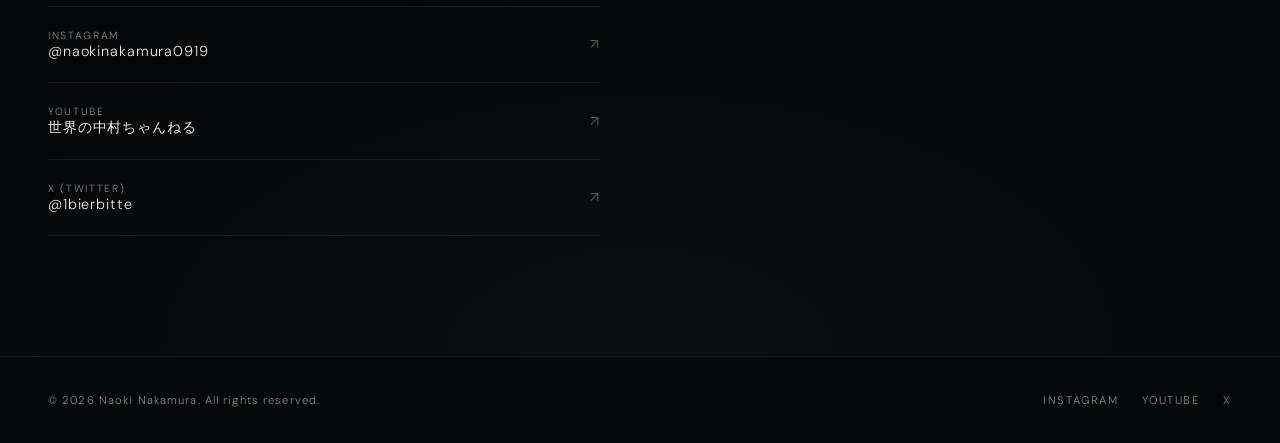
==== commit 0738d02a: "feat: load News & Updates from Flying Report public API Replace the static news.json feed with the F" ====
--- a/index.html
+++ b/index.html
@@ -454,6 +454,16 @@
     grid-column: 1 / -1; text-align: center; padding: 60px 24px;
     font-size: 0.8rem; color: var(--dim); letter-spacing: 0.1em;
   }
+  /* optional thumbnail — bleeds to the card edges, kept subtle */
+  .news-thumb {
+    margin: -36px -32px 24px; height: 160px; overflow: hidden;
+    background: rgba(255,255,255,0.03);
+  }
+  .news-thumb img {
+    width: 100%; height: 100%; object-fit: cover; display: block;
+    opacity: 0.82; transition: opacity 0.4s ease, transform 0.6s ease;
+  }
+  .news-card:hover .news-thumb img { opacity: 1; transform: scale(1.04); }
 
   /* CHAT WIDGET */
   .chat-fab {
@@ -1060,34 +1070,119 @@
     link.setAttribute('onclick', 'closeMobileNav()');
   });
 
-  // ===== NEWS FEED =====
-  setTimeout(async function() {
+  // ===== NEWS FEED (Flying Report public API) =====
+  // Data comes from the /api/news serverless proxy, which talks to the Flying
+  // Report public API (base URL configured server-side via FLYING_REPORT_API_BASE)
+  // and falls back to mock data until that endpoint is published.
+  const NEWS_API = '/api/news';
+  const NEWS_LIMIT = 8; // show the 5–8 most recent
+
+  // The API returns stable, untranslated `type` + `tags` slugs, so the badge labels
+  // live here. Prefer a known competition tag (gives the nice "World Cup" style badge),
+  // then fall back to the post type, then a generic label for any future/unknown type.
+  const NEWS_COMPETITION_LABEL = {
+    'world-cup':          { ja: 'ワールドカップ',     en: 'World Cup' },
+    'continental-cup':    { ja: 'コンチネンタルC',    en: 'Continental Cup' },
+    'grand-prix':         { ja: 'グランプリ',         en: 'Grand Prix' },
+    'summer-grand-prix':  { ja: 'サマーGP',           en: 'Summer Grand Prix' },
+    'world-championships':{ ja: '世界選手権',         en: 'World Championships' },
+    'olympics':           { ja: 'オリンピック',       en: 'Olympics' },
+    'fis-cup':            { ja: 'FISカップ',          en: 'FIS Cup' },
+  };
+  const NEWS_TYPE_LABEL = {
+    result:  { ja: '結果',       en: 'Result' },
+    article: { ja: 'ジャーナル', en: 'Journal' },
+    report:  { ja: 'レポート',   en: 'Report' },
+  };
+  const NEWS_GENERIC_LABEL = { ja: '更新', en: 'Update' };
+
+  function pickLabel(map, lang) { return map[lang] || map.en; }
+
+  // Single source of truth for language — derived from <html lang>, so a future
+  // JP/EN switcher only needs to update that attribute and re-run loadNews().
+  function siteLang() {
+    return String(document.documentElement.lang || 'en').toLowerCase().startsWith('ja') ? 'ja' : 'en';
+  }
+
+  function escapeHtml(value) {
+    return String(value == null ? '' : value)
+      .replace(/&/g, '&amp;').replace(/</g, '&lt;').replace(/>/g, '&gt;')
+      .replace(/"/g, '&quot;').replace(/'/g, '&#39;');
+  }
+
+  // Only allow plain http(s) image URLs (no characters that could break out of attributes).
+  function safeImageUrl(url) {
+    if (typeof url !== 'string' || !/^https?:\/\//i.test(url)) return null;
+    if (/["'<>\\]/.test(url)) return null;
+    return url;
+  }
+
+  function newsCategory(post, lang) {
+    const tags = Array.isArray(post.tags) ? post.tags : [];
+    for (const t of tags) {
+      if (NEWS_COMPETITION_LABEL[t]) return pickLabel(NEWS_COMPETITION_LABEL[t], lang);
+    }
+    if (NEWS_TYPE_LABEL[post.type]) return pickLabel(NEWS_TYPE_LABEL[post.type], lang);
+    return pickLabel(NEWS_GENERIC_LABEL, lang); // unknown / future type
+  }
+
+  function formatNewsDate(dateStr, lang) {
+    if (!dateStr) return '';
+    const d = new Date(dateStr);
+    if (isNaN(d.getTime())) return '';
+    return d.toLocaleDateString(lang === 'ja' ? 'ja-JP' : 'en-US', { year: 'numeric', month: 'short', day: 'numeric' });
+  }
+
+  function renderNews(posts, lang) {
     const grid = document.getElementById('newsGrid');
+    grid.innerHTML = '';
+    posts.forEach(post => {
+      const hasLink = !!post.url;
+      const card = document.createElement(hasLink ? 'a' : 'div');
+      card.className = 'news-card reveal';
+      if (hasLink) { card.href = post.url; card.target = '_blank'; card.rel = 'noopener'; }
+
+      let html = '';
+      const img = safeImageUrl(post.image);
+      if (img) html += `<div class="news-thumb"><img src="${escapeHtml(img)}" alt="" loading="lazy"></div>`;
+      const dateStr = formatNewsDate(post.date, lang);
+      if (dateStr) html += `<div class="news-date">${escapeHtml(dateStr)}</div>`;
+      html += `<div class="news-cat">${escapeHtml(newsCategory(post, lang))}</div>`;
+      html += `<div class="news-title">${escapeHtml(post.title)}</div>`;
+      if (post.excerpt) html += `<div class="news-summary">${escapeHtml(post.excerpt)}</div>`;
+      card.innerHTML = html;
+      grid.appendChild(card);
+    });
+    grid.querySelectorAll('.reveal').forEach(el => observer.observe(el));
+  }
+
+  function setNewsMessage(text) {
+    document.getElementById('newsGrid').innerHTML = `<div class="news-empty">${escapeHtml(text)}</div>`;
+  }
+
+  async function loadNews() {
+    const lang = siteLang();
+    setNewsMessage(lang === 'ja' ? '読み込み中…' : 'Loading news…');
+
+    let posts = null;
     try {
-      const res = await fetch('news.json');
-      if (!res.ok) throw new Error('fetch failed');
-      const news = await res.json();
-      news.sort((a, b) => new Date(b.date) - new Date(a.date));
-      grid.innerHTML = '';
-      news.forEach(item => {
-        const card = document.createElement(item.link ? 'a' : 'div');
-        card.className = 'news-card reveal';
-        if (item.link) { card.href = item.link; card.target = '_blank'; }
-        const d = new Date(item.date);
-        const dateStr = d.toLocaleDateString('en-US', { year: 'numeric', month: 'short', day: 'numeric' });
-        card.innerHTML = `
-          <div class="news-date">${dateStr}</div>
-          <div class="news-cat">${item.category}</div>
-          <div class="news-title">${item.title}</div>
-          <div class="news-summary">${item.summary}</div>
-        `;
-        grid.appendChild(card);
-      });
-      grid.querySelectorAll('.reveal').forEach(el => observer.observe(el));
+      const res = await fetch(`${NEWS_API}?lang=${lang}&limit=${NEWS_LIMIT}`, { headers: { Accept: 'application/json' } });
+      if (!res.ok) throw new Error('news proxy ' + res.status);
+      const data = await res.json();
+      posts = data && Array.isArray(data.posts) ? data.posts : [];
     } catch (e) {
-      grid.innerHTML = '<div class="news-empty">News will appear here soon.</div>';
+      // Proxy unreachable → show the empty state, never fabricated content.
+      posts = [];
     }
-  }, 200);
+
+    if (!posts.length) {
+      setNewsMessage(lang === 'ja' ? '近日更新' : 'News will appear here soon.');
+      return;
+    }
+    renderNews(posts.slice(0, NEWS_LIMIT), lang);
+  }
+
+  setTimeout(loadNews, 200);
 
   // ===== CHAT WIDGET =====
   const CHAT_API_URL = '/api/chat';
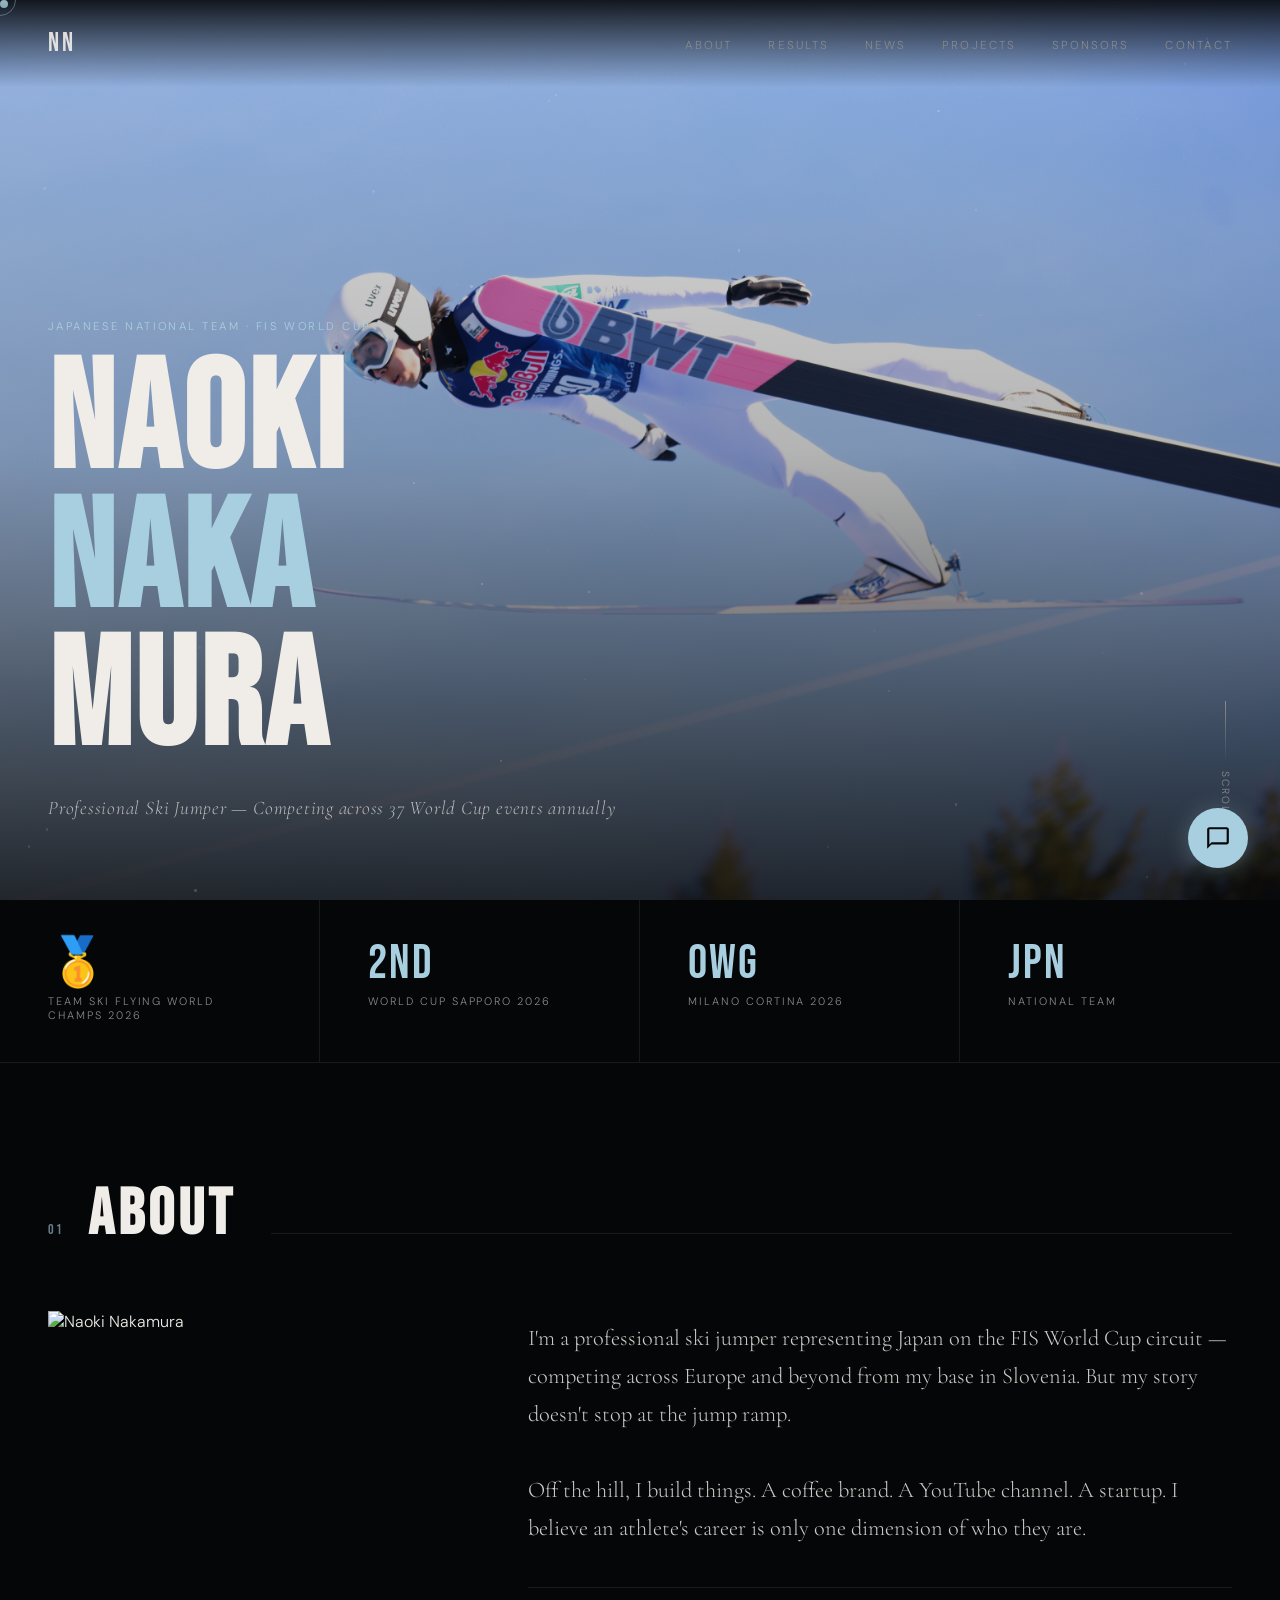
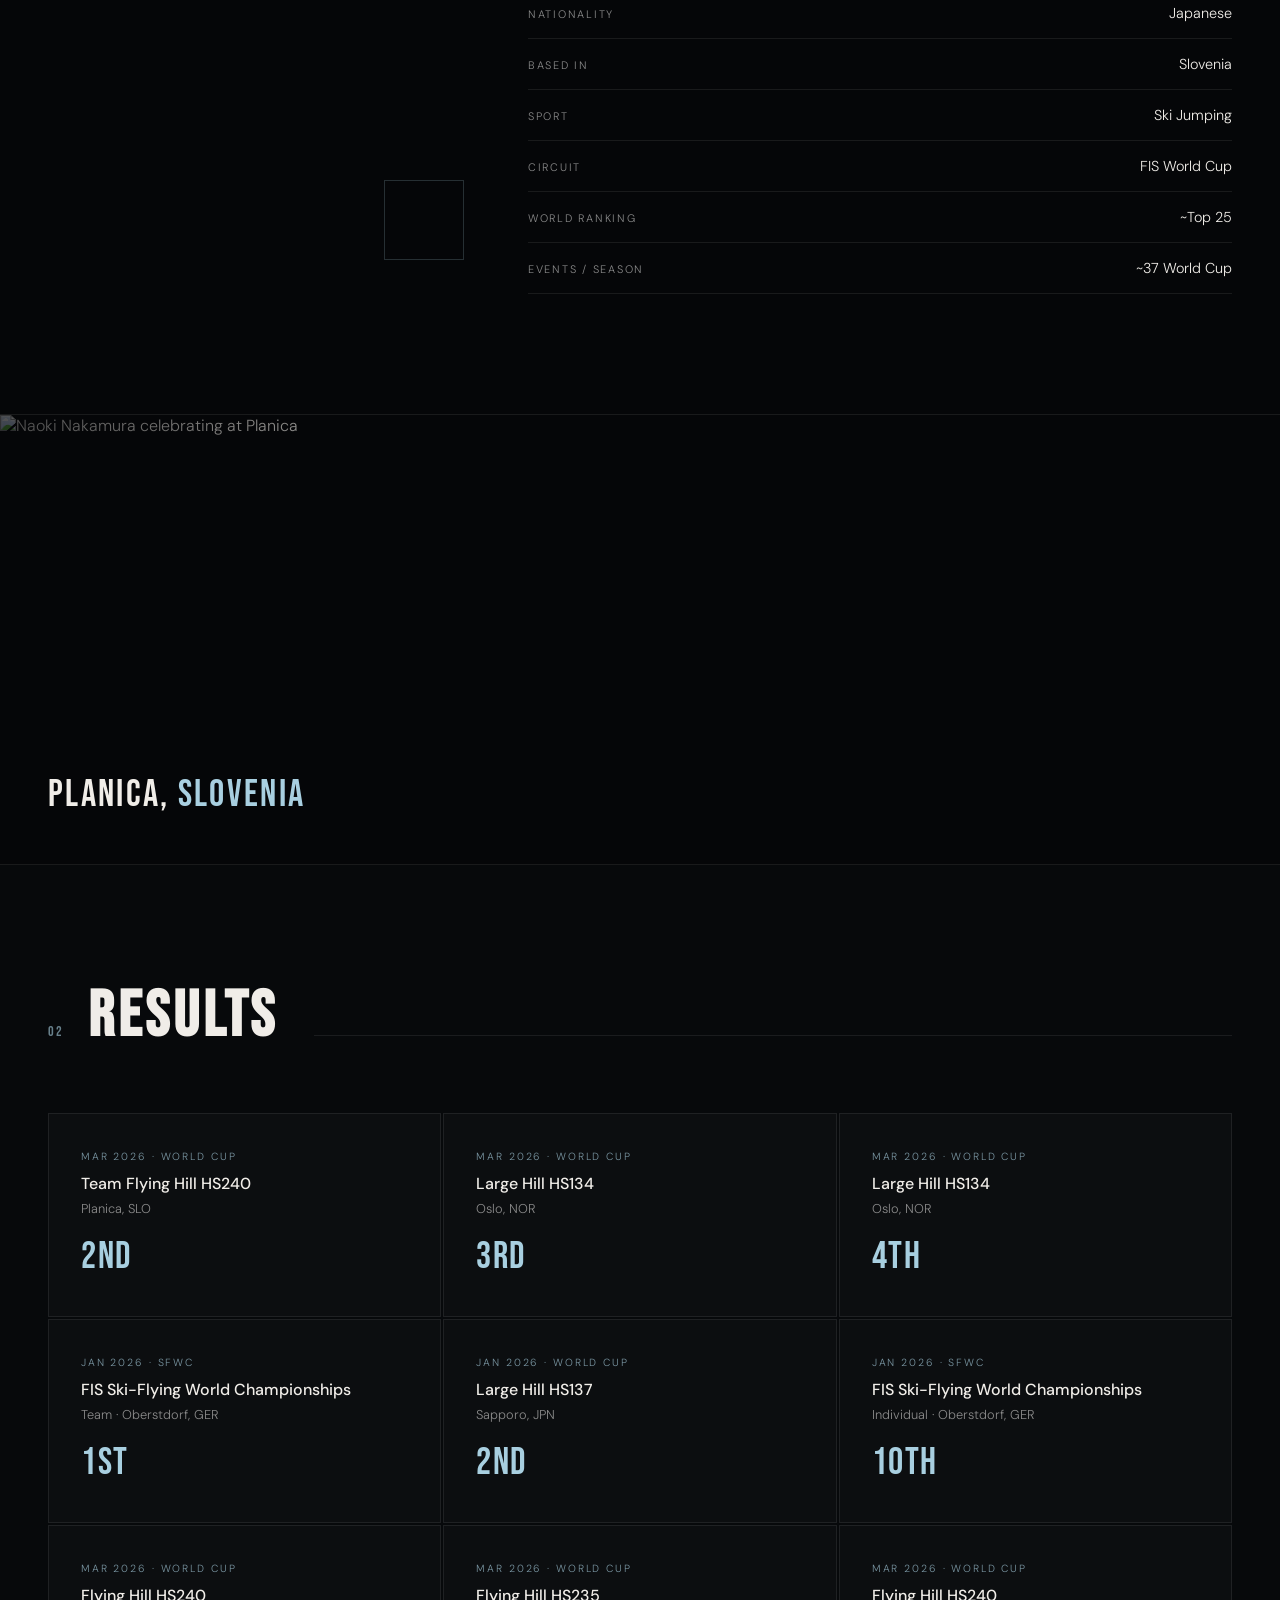
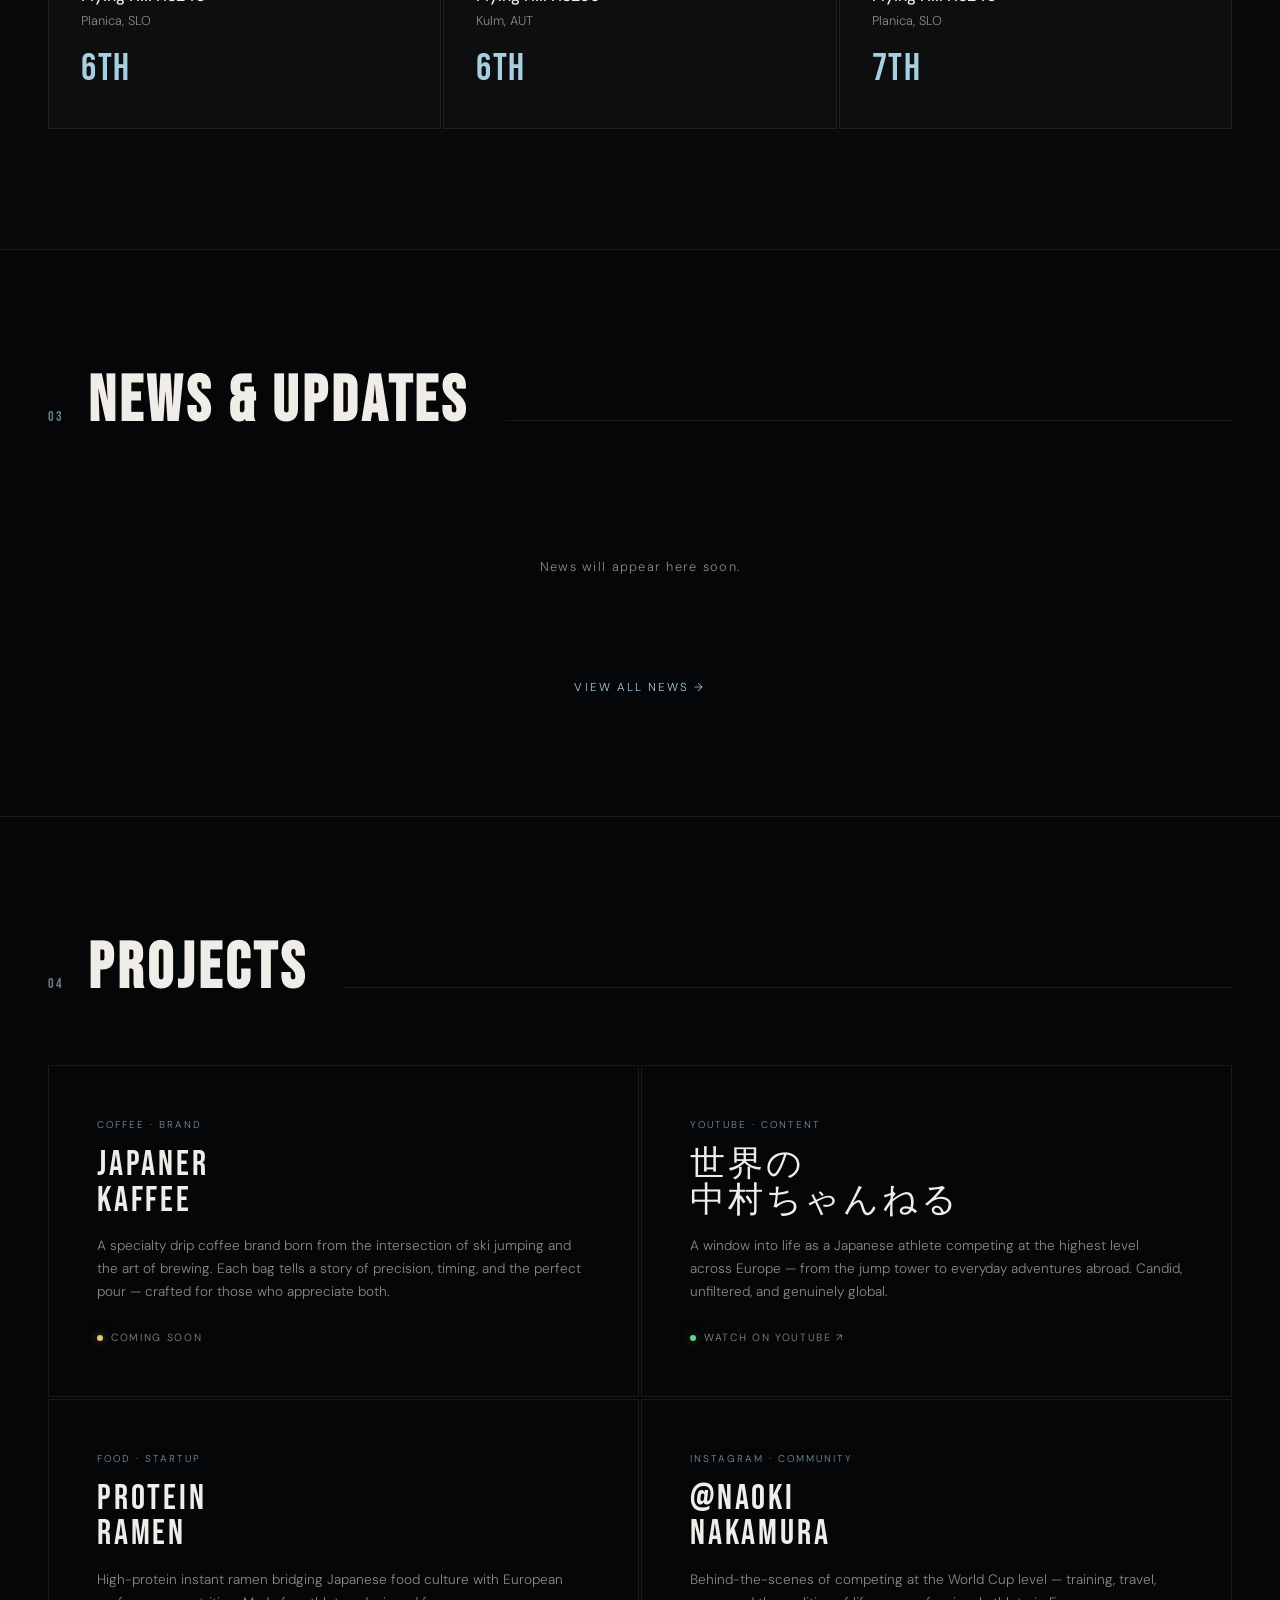
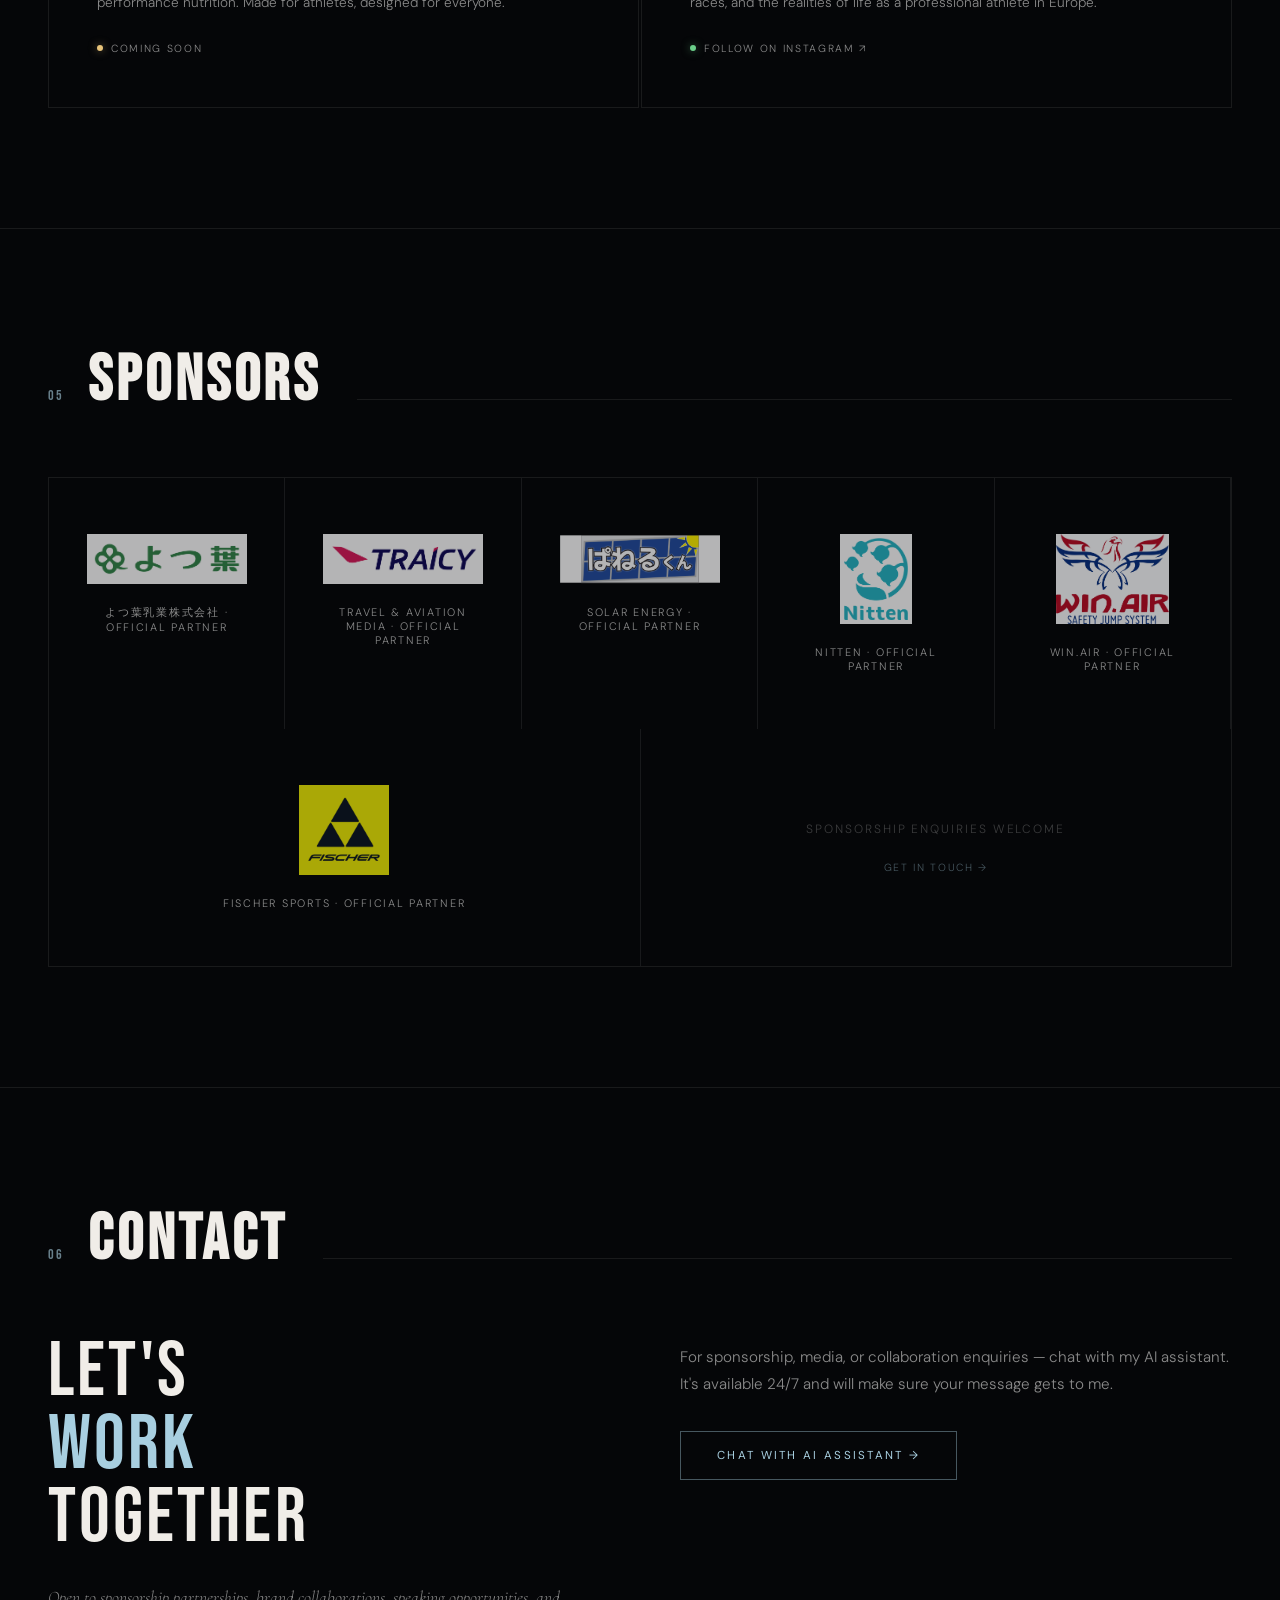
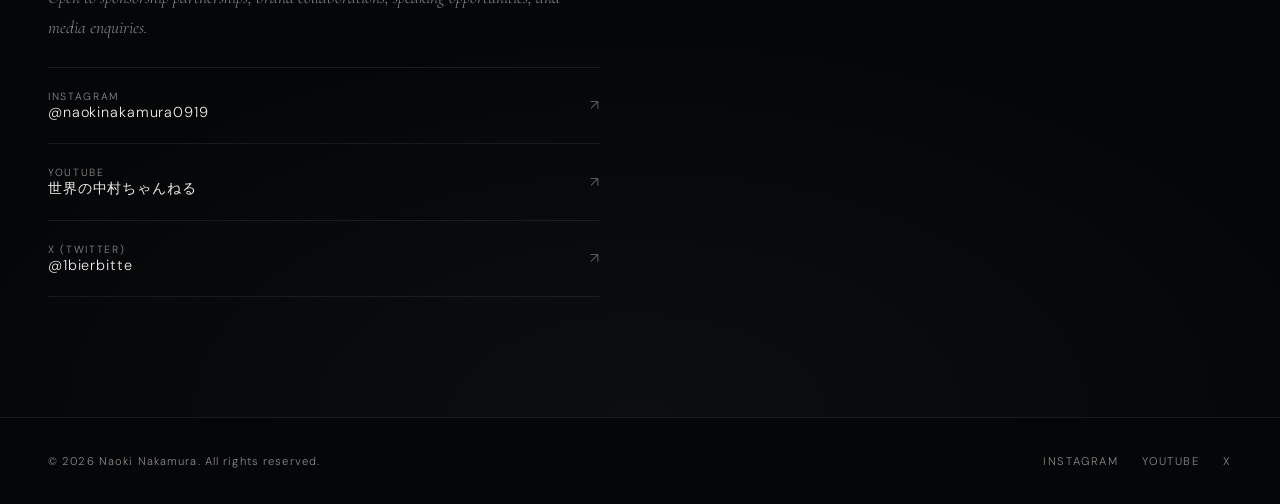
==== commit 5731d220: "feat: add article viewer and news archive page Build out the Flying Report news experience beyond th" ====
--- a/index.html
+++ b/index.html
@@ -15,6 +15,7 @@
 <meta name="twitter:description" content="Japanese National Team · FIS World Cup · Professional Ski Jumper">
 <meta name="twitter:image" content="images/hero_action.jpg">
 <link href="https://fonts.googleapis.com/css2?family=Bebas+Neue&family=Cormorant+Garamond:ital,wght@0,300;0,400;1,300&family=DM+Sans:wght@300;400;500&display=swap" rel="stylesheet">
+<link rel="stylesheet" href="news-cards.css">
 <style>
   *, *::before, *::after { margin: 0; padding: 0; box-sizing: border-box; }
 
@@ -427,43 +428,14 @@
 
   /* NEWS */
   #news { border-bottom: 1px solid var(--line); }
-  .news-grid { display: grid; grid-template-columns: 1fr 1fr; gap: 2px; }
-  .news-card {
-    background: rgba(255,255,255,0.02); padding: 36px 32px;
-    border: 1px solid var(--line); transition: background 0.3s, border-color 0.3s;
-    position: relative; overflow: hidden; text-decoration: none; color: inherit; display: block;
-  }
-  .news-card::before {
-    content: ''; position: absolute; bottom: 0; left: 0;
-    width: 0; height: 3px; background: var(--ice); transition: width 0.4s ease;
-  }
-  .news-card:hover::before { width: 100%; }
-  .news-card:hover { background: rgba(168,207,224,0.04); border-color: rgba(168,207,224,0.2); }
-  .news-date {
-    font-size: 0.62rem; letter-spacing: 0.18em; text-transform: uppercase;
-    color: var(--dim); margin-bottom: 6px;
-  }
-  .news-cat {
-    display: inline-block; font-size: 0.58rem; letter-spacing: 0.16em;
-    text-transform: uppercase; color: var(--ice); opacity: 0.8;
-    border: 1px solid rgba(168,207,224,0.25); padding: 3px 10px; margin-bottom: 14px;
-  }
-  .news-title { font-size: 1.05rem; font-weight: 500; margin-bottom: 10px; color: var(--white); line-height: 1.4; }
-  .news-summary { font-size: 0.82rem; line-height: 1.6; color: var(--dim); }
-  .news-empty {
-    grid-column: 1 / -1; text-align: center; padding: 60px 24px;
-    font-size: 0.8rem; color: var(--dim); letter-spacing: 0.1em;
-  }
-  /* optional thumbnail — bleeds to the card edges, kept subtle */
-  .news-thumb {
-    margin: -36px -32px 24px; height: 160px; overflow: hidden;
-    background: rgba(255,255,255,0.03);
-  }
-  .news-thumb img {
-    width: 100%; height: 100%; object-fit: cover; display: block;
-    opacity: 0.82; transition: opacity 0.4s ease, transform 0.6s ease;
-  }
-  .news-card:hover .news-thumb img { opacity: 1; transform: scale(1.04); }
+  /* .news-* card styles are shared via news-cards.css */
+  .news-all { text-align: center; padding: 40px 0 0; }
+  .news-all a {
+    font-size: 0.72rem; letter-spacing: 0.18em; text-transform: uppercase;
+    color: var(--ice); text-decoration: none; border-bottom: 1px solid transparent; padding-bottom: 3px;
+    transition: border-color 0.3s;
+  }
+  .news-all a:hover { border-color: var(--ice); }
 
   /* CHAT WIDGET */
   .chat-fab {
@@ -818,6 +790,7 @@
   <div class="news-grid" id="newsGrid">
     <div class="news-empty">Loading news...</div>
   </div>
+  <div class="news-all"><a href="/news">View all news →</a></div>
 </section>
 
 <section id="projects">
@@ -1006,6 +979,7 @@
   </div>
 </footer>
 
+<script src="news-cards.js"></script>
 <script>
   const cursor = document.getElementById('cursor');
   const ring = document.getElementById('cursorRing');
@@ -1077,26 +1051,8 @@
   const NEWS_API = '/api/news';
   const NEWS_LIMIT = 8; // show the 5–8 most recent
 
-  // The API returns stable, untranslated `type` + `tags` slugs, so the badge labels
-  // live here. Prefer a known competition tag (gives the nice "World Cup" style badge),
-  // then fall back to the post type, then a generic label for any future/unknown type.
-  const NEWS_COMPETITION_LABEL = {
-    'world-cup':          { ja: 'ワールドカップ',     en: 'World Cup' },
-    'continental-cup':    { ja: 'コンチネンタルC',    en: 'Continental Cup' },
-    'grand-prix':         { ja: 'グランプリ',         en: 'Grand Prix' },
-    'summer-grand-prix':  { ja: 'サマーGP',           en: 'Summer Grand Prix' },
-    'world-championships':{ ja: '世界選手権',         en: 'World Championships' },
-    'olympics':           { ja: 'オリンピック',       en: 'Olympics' },
-    'fis-cup':            { ja: 'FISカップ',          en: 'FIS Cup' },
-  };
-  const NEWS_TYPE_LABEL = {
-    result:  { ja: '結果',       en: 'Result' },
-    article: { ja: 'ジャーナル', en: 'Journal' },
-    report:  { ja: 'レポート',   en: 'Report' },
-  };
-  const NEWS_GENERIC_LABEL = { ja: '更新', en: 'Update' };
-
-  function pickLabel(map, lang) { return map[lang] || map.en; }
+  // Card rendering (badge labels, escaping, links, thumbnails) is shared with the
+  // /news archive page via news-cards.js → window.NewsCards.
 
   // Single source of truth for language — derived from <html lang>, so a future
   // JP/EN switcher only needs to update that attribute and re-run loadNews().
@@ -1104,60 +1060,15 @@
     return String(document.documentElement.lang || 'en').toLowerCase().startsWith('ja') ? 'ja' : 'en';
   }
 
-  function escapeHtml(value) {
-    return String(value == null ? '' : value)
-      .replace(/&/g, '&amp;').replace(/</g, '&lt;').replace(/>/g, '&gt;')
-      .replace(/"/g, '&quot;').replace(/'/g, '&#39;');
-  }
-
-  // Only allow plain http(s) image URLs (no characters that could break out of attributes).
-  function safeImageUrl(url) {
-    if (typeof url !== 'string' || !/^https?:\/\//i.test(url)) return null;
-    if (/["'<>\\]/.test(url)) return null;
-    return url;
-  }
-
-  function newsCategory(post, lang) {
-    const tags = Array.isArray(post.tags) ? post.tags : [];
-    for (const t of tags) {
-      if (NEWS_COMPETITION_LABEL[t]) return pickLabel(NEWS_COMPETITION_LABEL[t], lang);
-    }
-    if (NEWS_TYPE_LABEL[post.type]) return pickLabel(NEWS_TYPE_LABEL[post.type], lang);
-    return pickLabel(NEWS_GENERIC_LABEL, lang); // unknown / future type
-  }
-
-  function formatNewsDate(dateStr, lang) {
-    if (!dateStr) return '';
-    const d = new Date(dateStr);
-    if (isNaN(d.getTime())) return '';
-    return d.toLocaleDateString(lang === 'ja' ? 'ja-JP' : 'en-US', { year: 'numeric', month: 'short', day: 'numeric' });
-  }
-
   function renderNews(posts, lang) {
     const grid = document.getElementById('newsGrid');
     grid.innerHTML = '';
-    posts.forEach(post => {
-      const hasLink = !!post.url;
-      const card = document.createElement(hasLink ? 'a' : 'div');
-      card.className = 'news-card reveal';
-      if (hasLink) { card.href = post.url; card.target = '_blank'; card.rel = 'noopener'; }
-
-      let html = '';
-      const img = safeImageUrl(post.image);
-      if (img) html += `<div class="news-thumb"><img src="${escapeHtml(img)}" alt="" loading="lazy"></div>`;
-      const dateStr = formatNewsDate(post.date, lang);
-      if (dateStr) html += `<div class="news-date">${escapeHtml(dateStr)}</div>`;
-      html += `<div class="news-cat">${escapeHtml(newsCategory(post, lang))}</div>`;
-      html += `<div class="news-title">${escapeHtml(post.title)}</div>`;
-      if (post.excerpt) html += `<div class="news-summary">${escapeHtml(post.excerpt)}</div>`;
-      card.innerHTML = html;
-      grid.appendChild(card);
-    });
+    posts.forEach(post => grid.appendChild(NewsCards.buildNewsCard(post, lang)));
     grid.querySelectorAll('.reveal').forEach(el => observer.observe(el));
   }
 
   function setNewsMessage(text) {
-    document.getElementById('newsGrid').innerHTML = `<div class="news-empty">${escapeHtml(text)}</div>`;
+    document.getElementById('newsGrid').innerHTML = `<div class="news-empty">${NewsCards.escapeHtml(text)}</div>`;
   }
 
   async function loadNews() {
--- a/news-cards.css
+++ b/news-cards.css
@@ -0,0 +1,43 @@
+/* Shared news-card styles — used by the homepage (#news) and the /news archive page.
+   Relies on the including page defining the CSS variables (--white --ice --dim --line). */
+.news-grid { display: grid; grid-template-columns: 1fr 1fr; gap: 2px; }
+.news-card {
+  background: rgba(255,255,255,0.02); padding: 36px 32px;
+  border: 1px solid var(--line); transition: background 0.3s, border-color 0.3s;
+  position: relative; overflow: hidden; text-decoration: none; color: inherit; display: block;
+}
+.news-card::before {
+  content: ''; position: absolute; bottom: 0; left: 0;
+  width: 0; height: 3px; background: var(--ice); transition: width 0.4s ease;
+}
+.news-card:hover::before { width: 100%; }
+.news-card:hover { background: rgba(168,207,224,0.04); border-color: rgba(168,207,224,0.2); }
+.news-date {
+  font-size: 0.62rem; letter-spacing: 0.18em; text-transform: uppercase;
+  color: var(--dim); margin-bottom: 6px;
+}
+.news-cat {
+  display: inline-block; font-size: 0.58rem; letter-spacing: 0.16em;
+  text-transform: uppercase; color: var(--ice); opacity: 0.8;
+  border: 1px solid rgba(168,207,224,0.25); padding: 3px 10px; margin-bottom: 14px;
+}
+.news-title { font-size: 1.05rem; font-weight: 500; margin-bottom: 10px; color: var(--white); line-height: 1.4; }
+.news-summary { font-size: 0.82rem; line-height: 1.6; color: var(--dim); }
+.news-empty {
+  grid-column: 1 / -1; text-align: center; padding: 60px 24px;
+  font-size: 0.8rem; color: var(--dim); letter-spacing: 0.1em;
+}
+/* optional thumbnail — bleeds to the card edges, kept subtle */
+.news-thumb {
+  margin: -36px -32px 24px; height: 160px; overflow: hidden;
+  background: rgba(255,255,255,0.03);
+}
+.news-thumb img {
+  width: 100%; height: 100%; object-fit: cover; display: block;
+  opacity: 0.82; transition: opacity 0.4s ease, transform 0.6s ease;
+}
+.news-card:hover .news-thumb img { opacity: 1; transform: scale(1.04); }
+
+@media (max-width: 768px) {
+  .news-grid { grid-template-columns: 1fr; }
+}
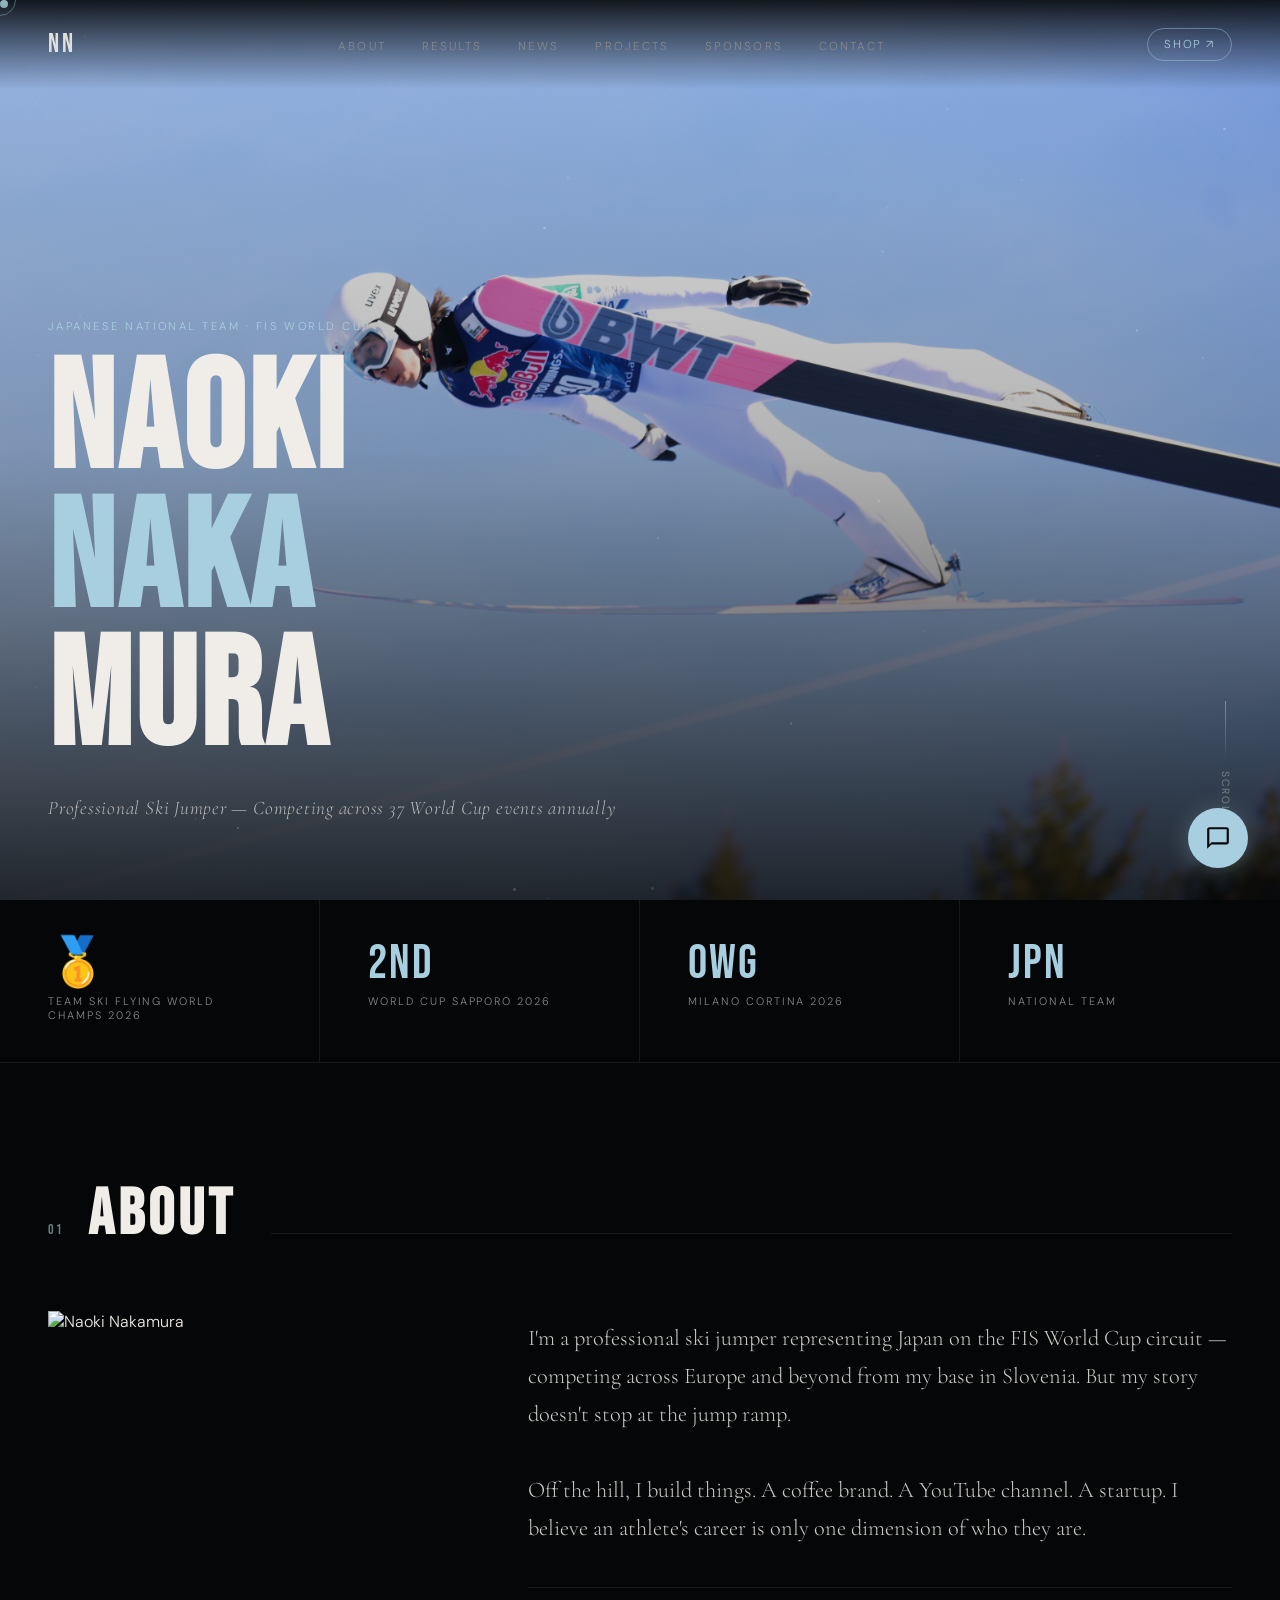
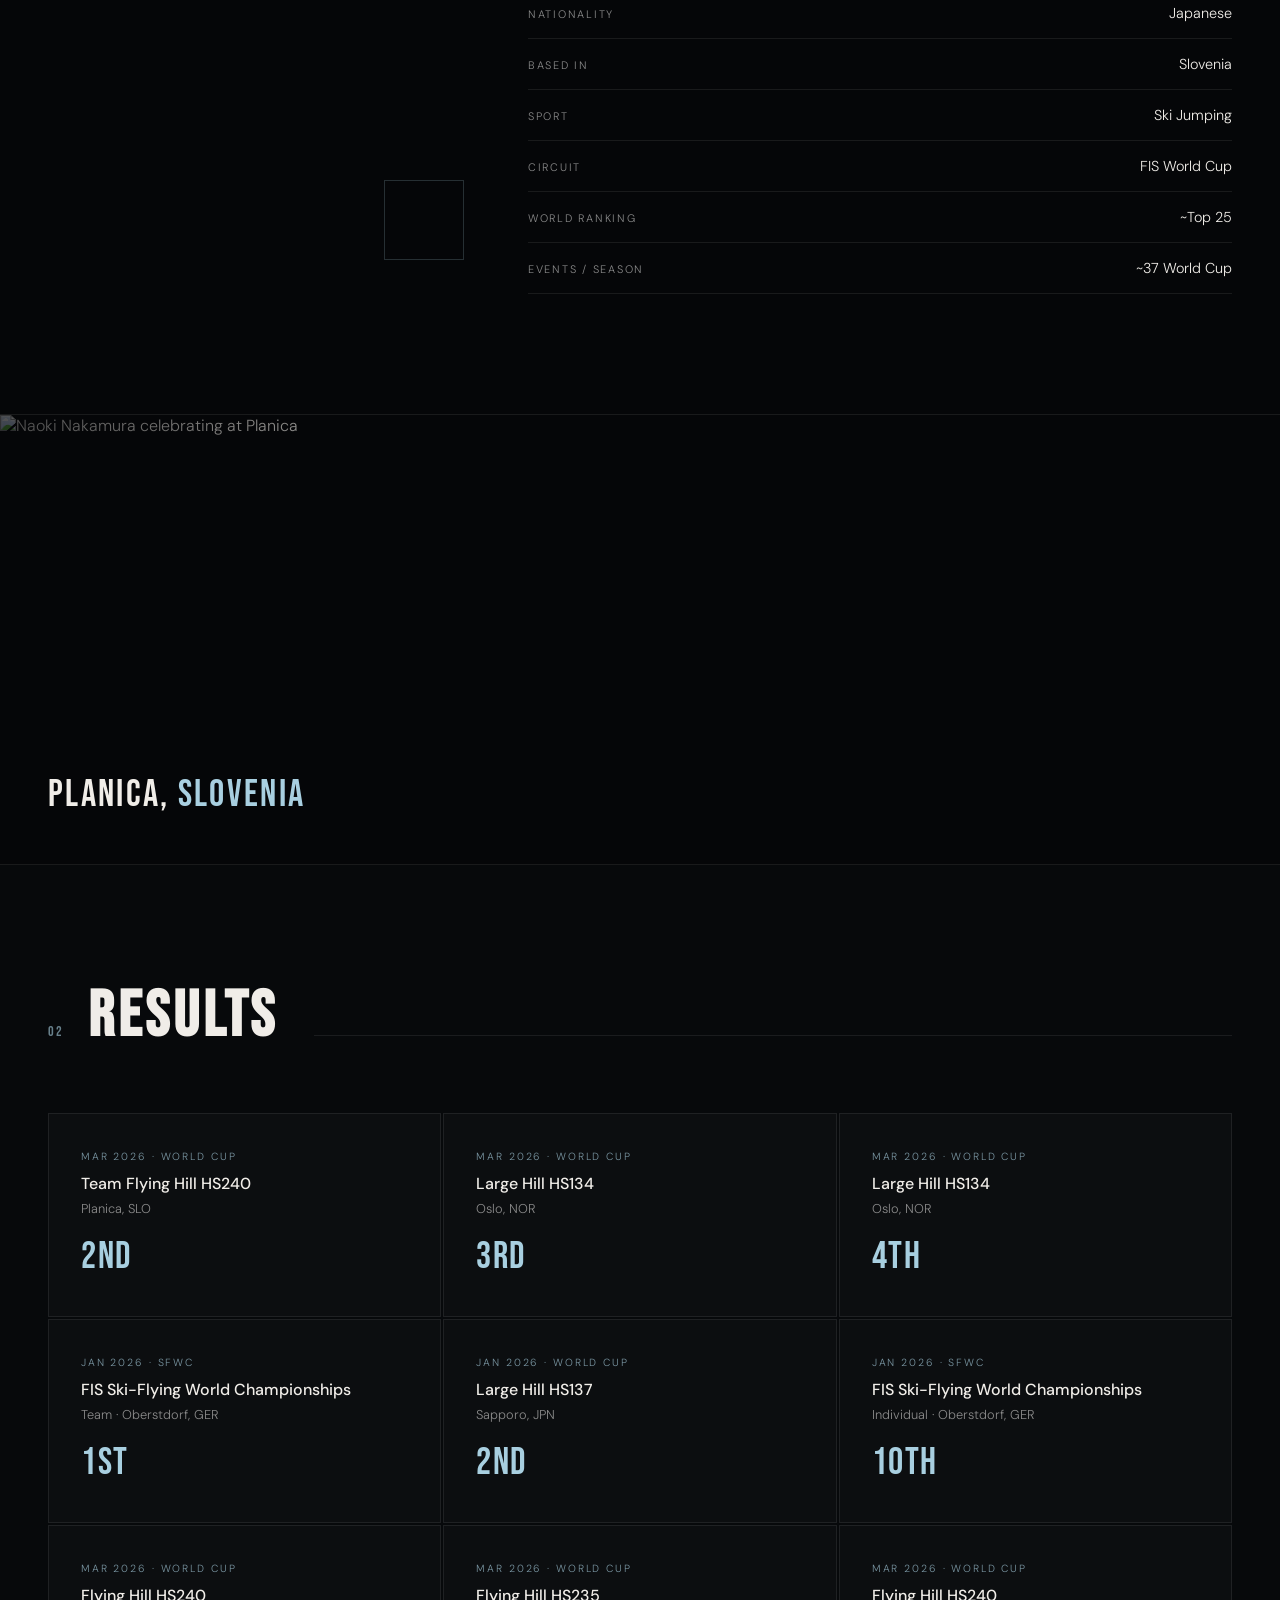
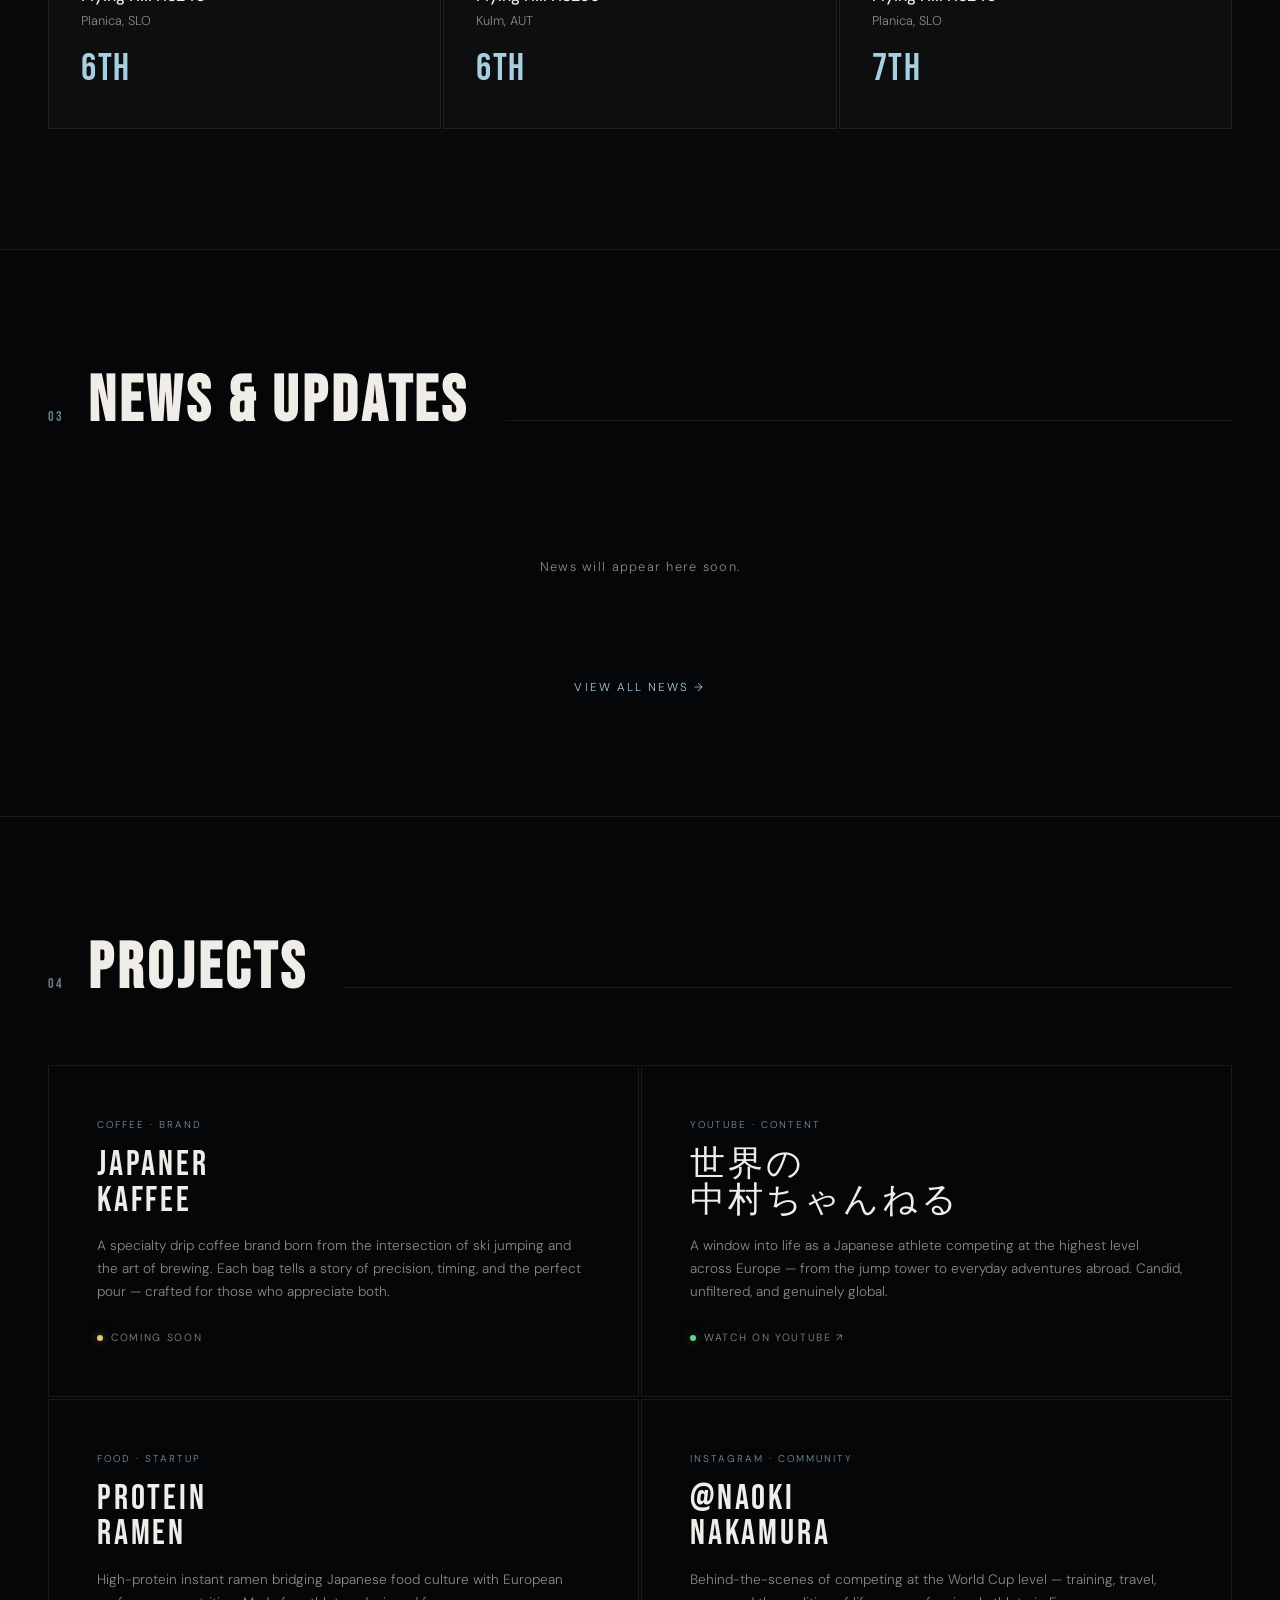
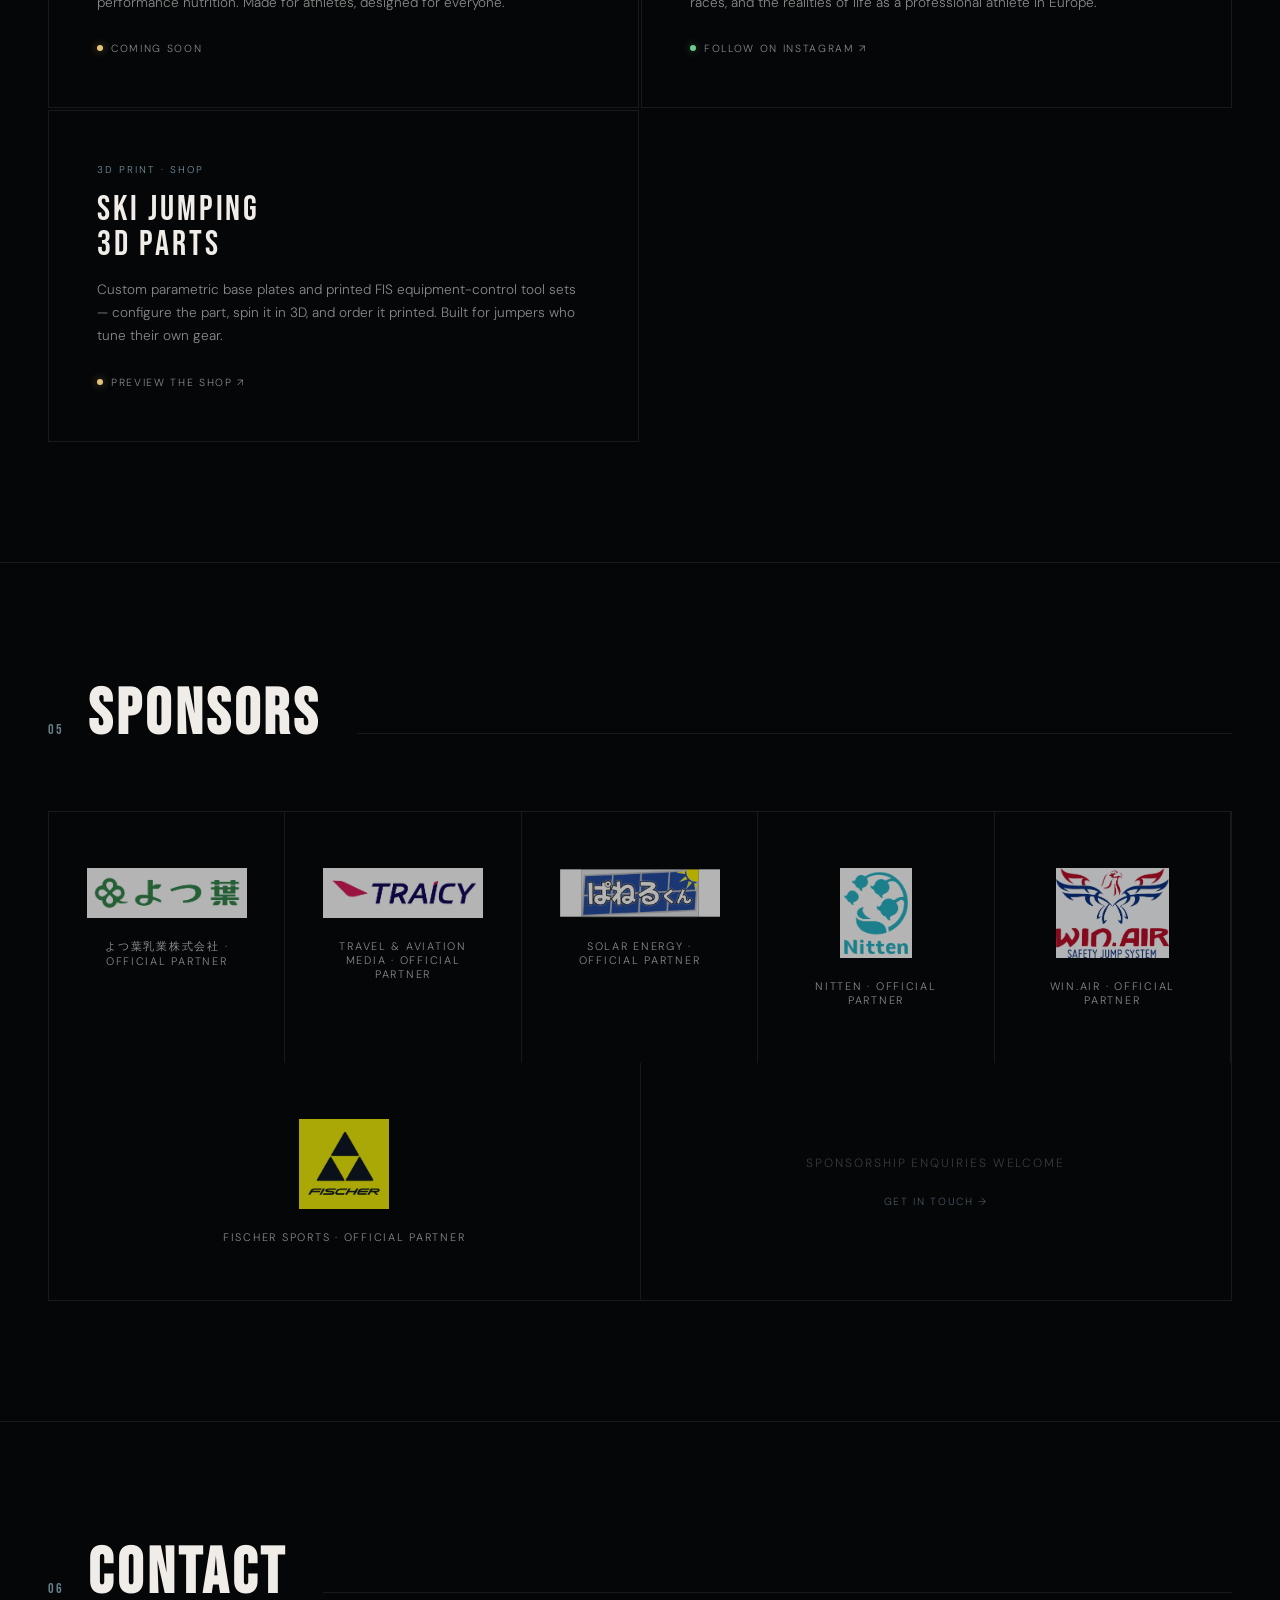
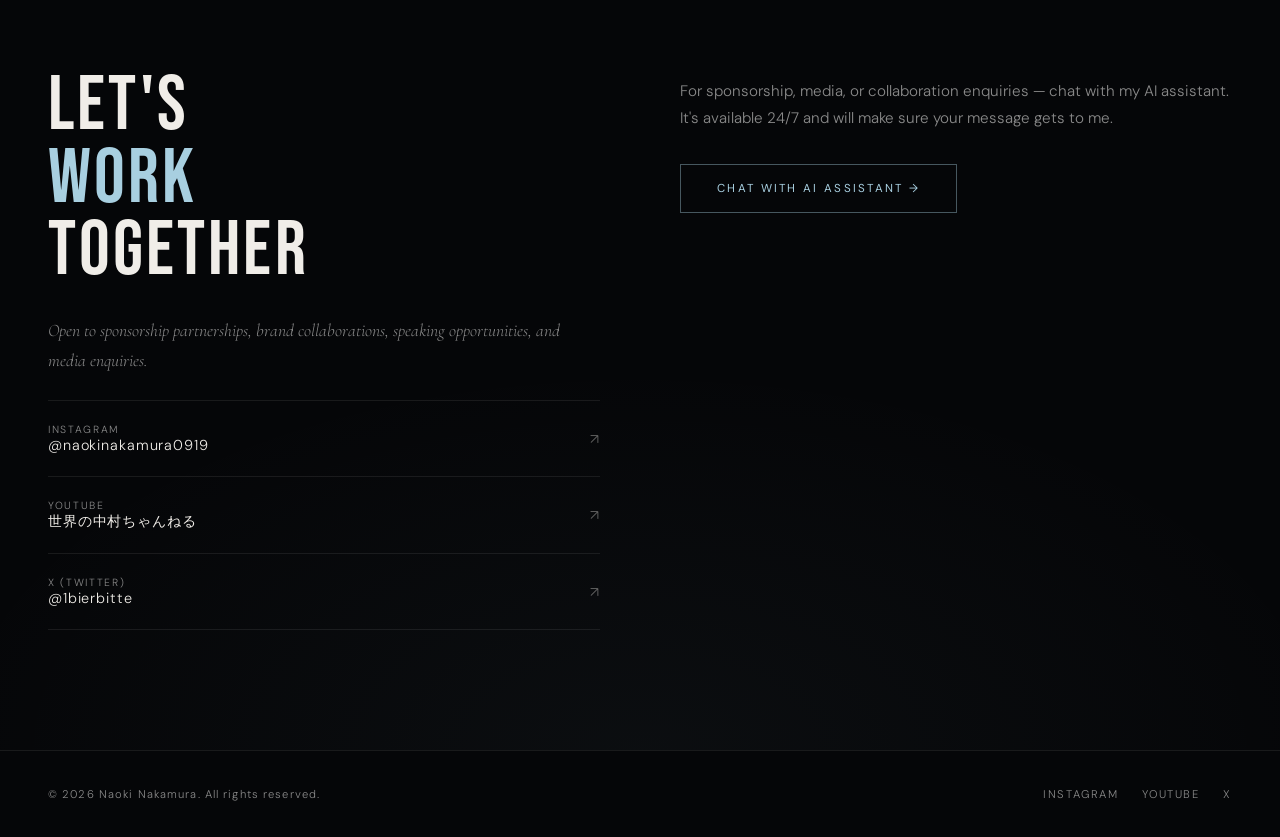
==== commit 44252fcc: "feat: add ski jumping 3D parts shop (preview, prices hidden) - /shop page: base-plate configurator +" ====
--- a/index.html
+++ b/index.html
@@ -66,6 +66,13 @@
     color: var(--dim); text-decoration: none; transition: color 0.3s;
   }
   .nav-links a:hover { color: var(--white); }
+  .nav-shop {
+    font-size: 0.72rem; letter-spacing: 0.14em; text-transform: uppercase;
+    color: var(--ice); text-decoration: none; white-space: nowrap;
+    border: 1px solid rgba(168,207,224,0.45); border-radius: 999px; padding: 8px 16px;
+    transition: color 0.3s, background 0.3s, border-color 0.3s;
+  }
+  .nav-shop:hover { color: var(--black); background: var(--ice); border-color: var(--ice); }
 
   /* HAMBURGER */
   .hamburger {
@@ -600,6 +607,7 @@
     <li><a href="#sponsors">Sponsors</a></li>
     <li><a href="#contact">Contact</a></li>
   </ul>
+  <a href="/shop/" class="nav-shop">Shop ↗</a>
   <button class="hamburger" id="hamburger" aria-label="Menu" onclick="toggleMobileNav()">
     <span></span><span></span><span></span>
   </button>
@@ -612,6 +620,7 @@
   <a href="#projects" class="mobile-nav-link">Projects</a>
   <a href="#sponsors" class="mobile-nav-link">Sponsors</a>
   <a href="#contact" class="mobile-nav-link">Contact</a>
+  <a href="/shop/" class="mobile-nav-link">Shop ↗</a>
 </div>
 
 <!-- =============================================
@@ -836,6 +845,15 @@
         <a href="https://www.instagram.com/naokinakamura0919/" target="_blank" style="color: inherit; text-decoration: none;">Follow on Instagram ↗</a>
       </div>
     </div>
+    <div class="project-card reveal">
+      <div class="project-tag">3D Print · Shop</div>
+      <div class="project-name">Ski Jumping<br>3D Parts</div>
+      <div class="project-desc">Custom parametric base plates and printed FIS equipment-control tool sets — configure the part, spin it in 3D, and order it printed. Built for jumpers who tune their own gear.</div>
+      <div class="project-status">
+        <span class="status-dot soon"></span>
+        <a href="/shop/" style="color: inherit; text-decoration: none;">Preview the shop ↗</a>
+      </div>
+    </div>
   </div>
 </section>
 
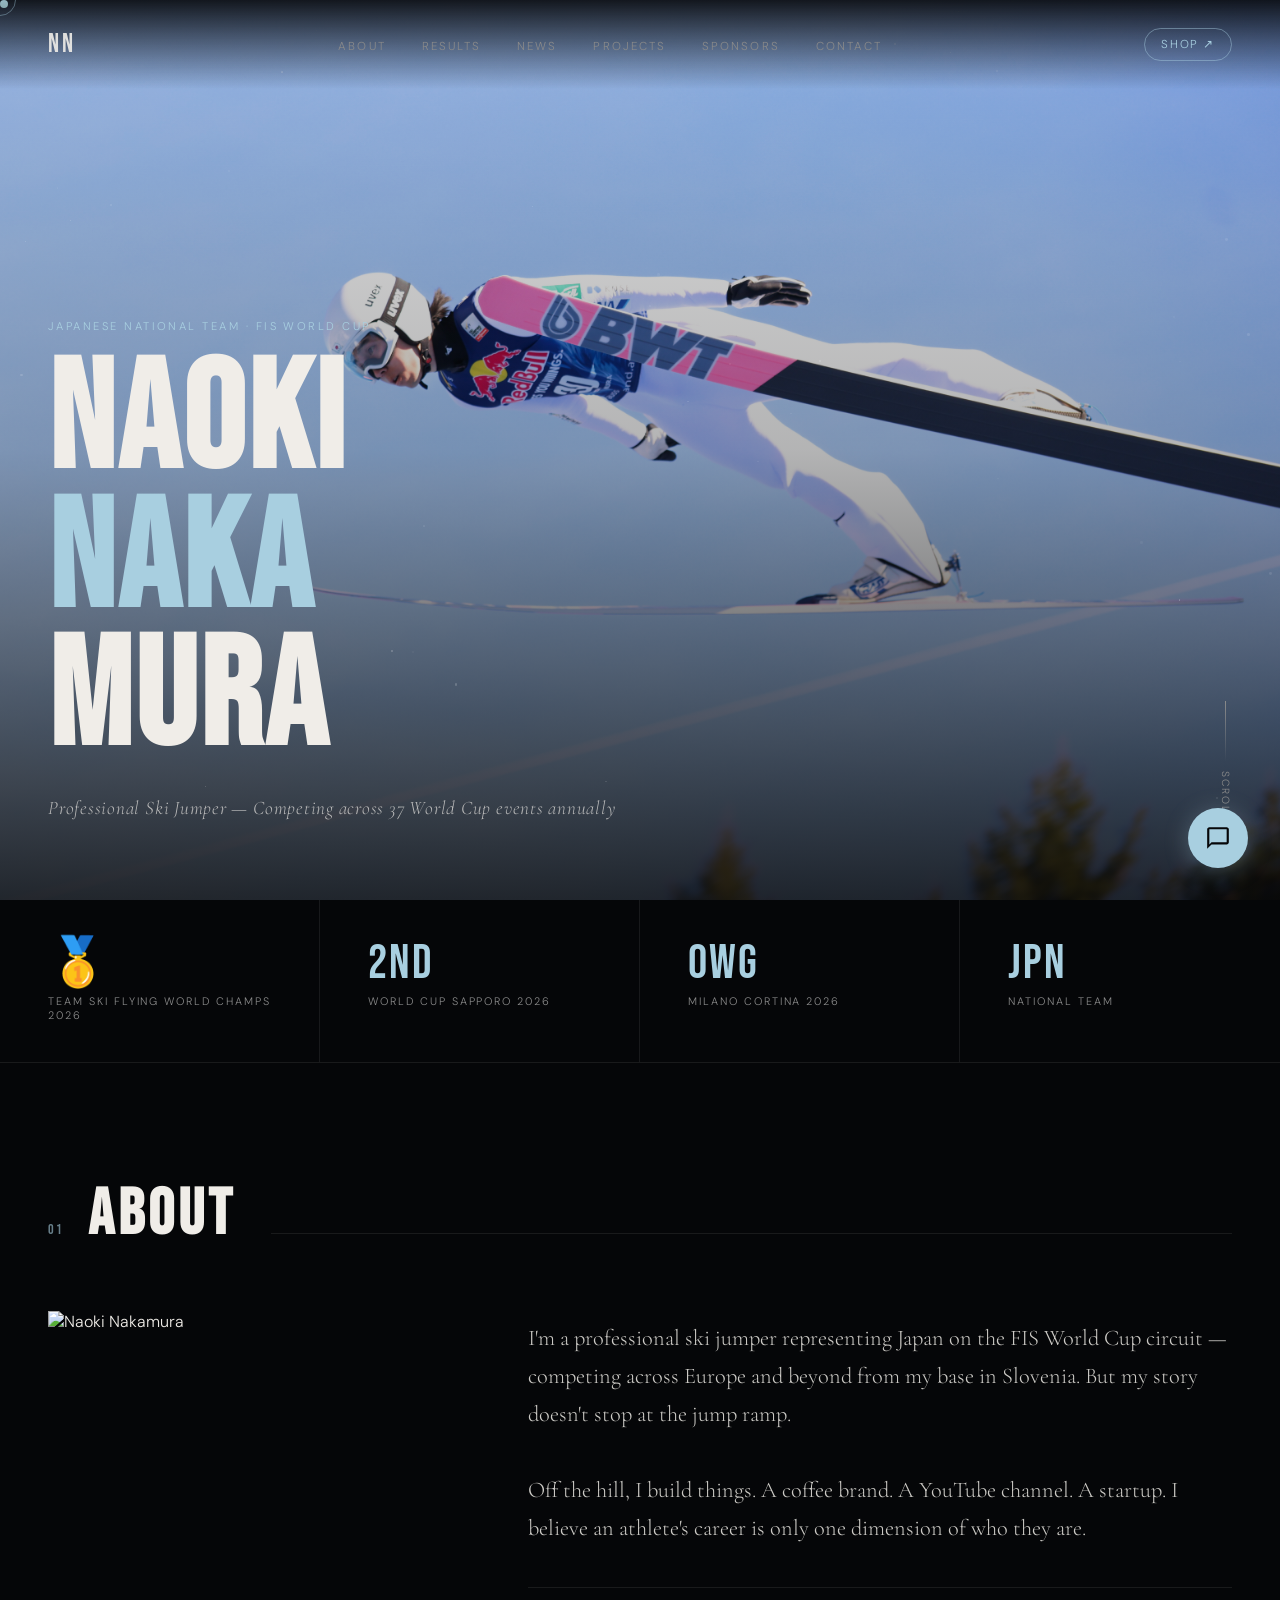
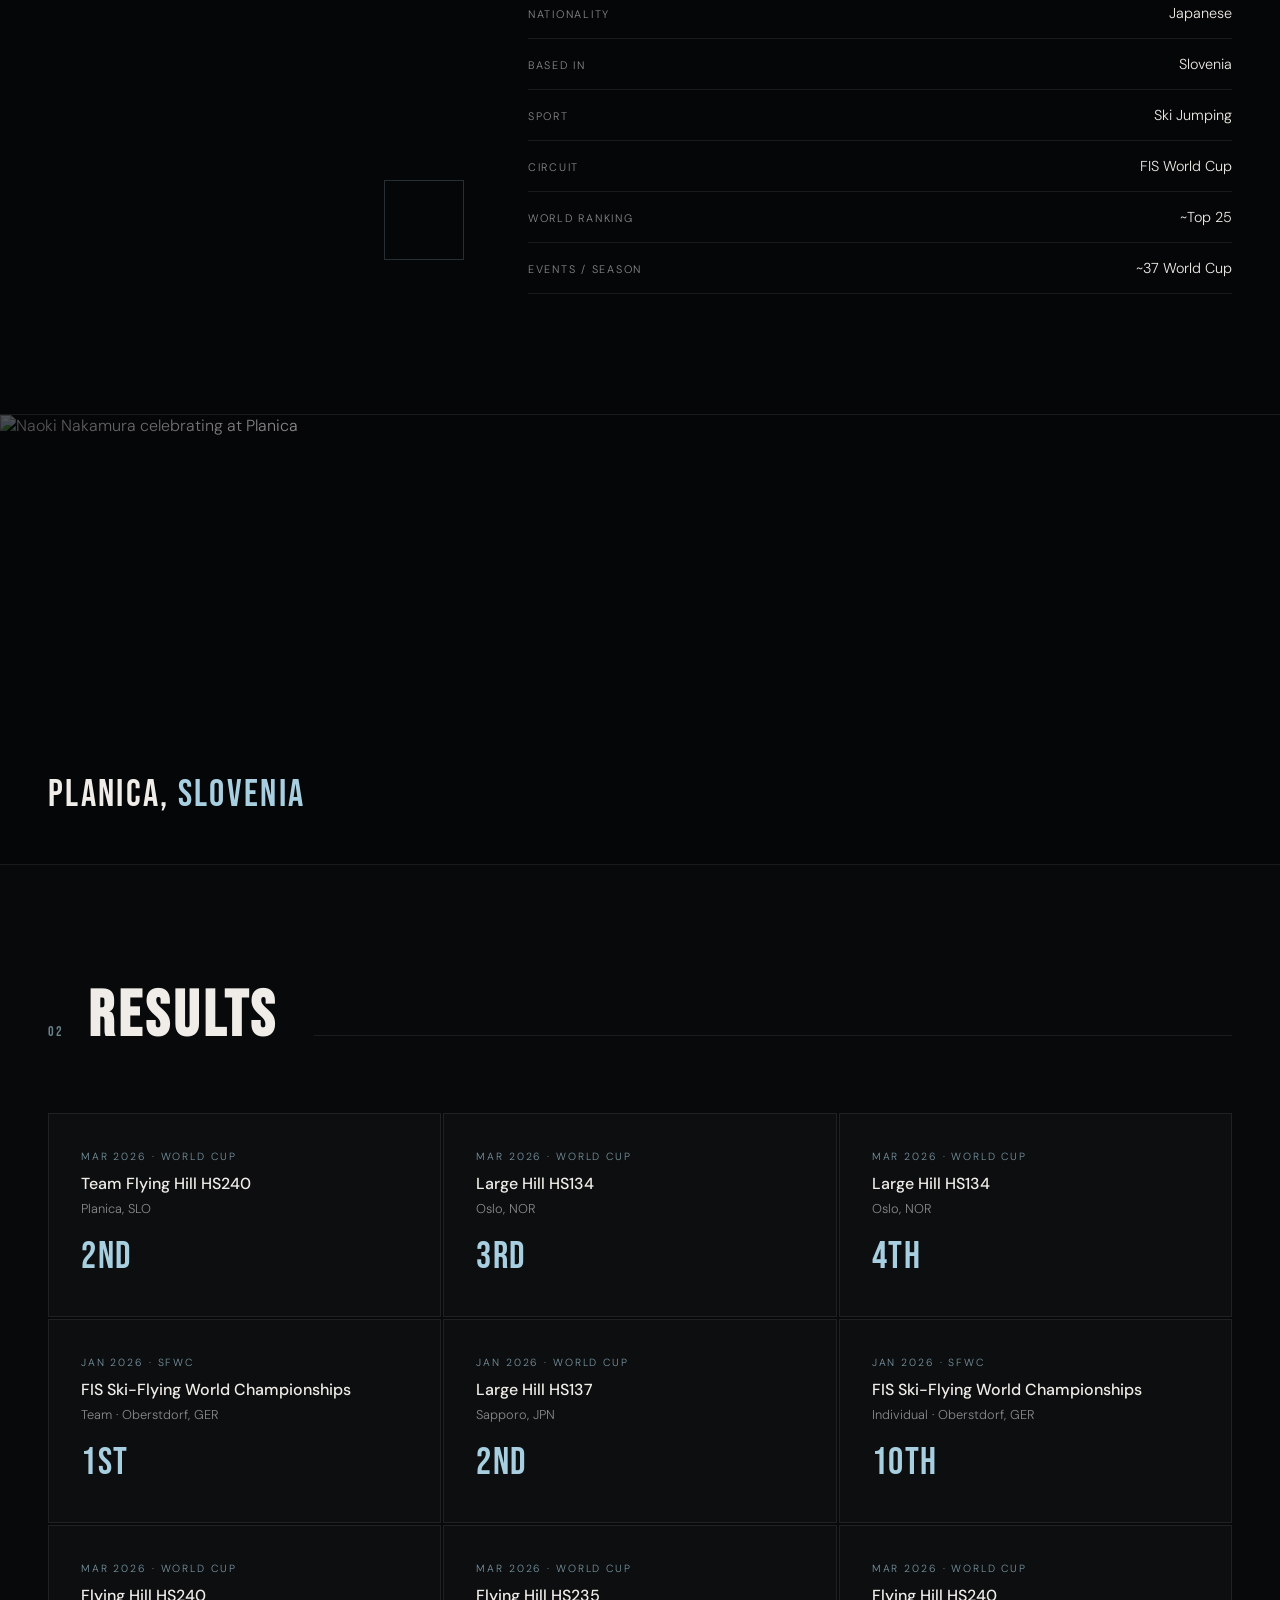
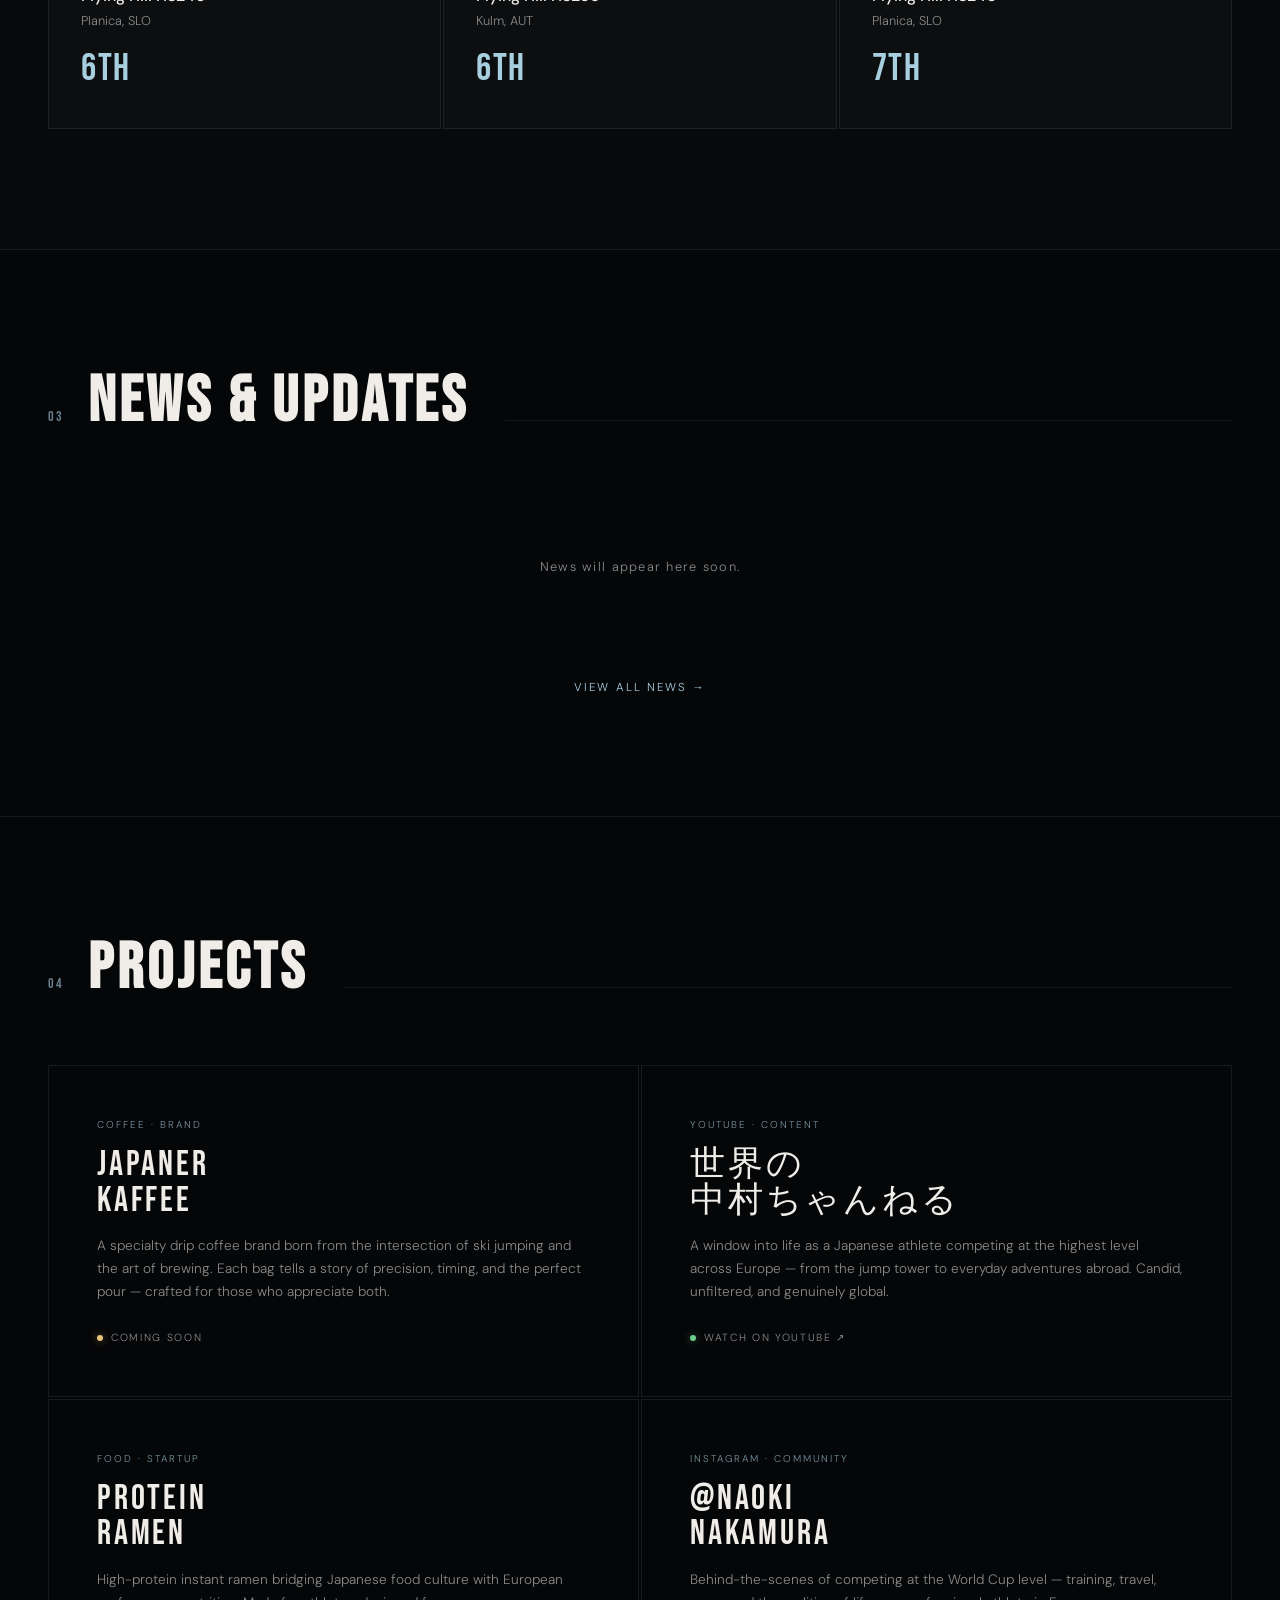
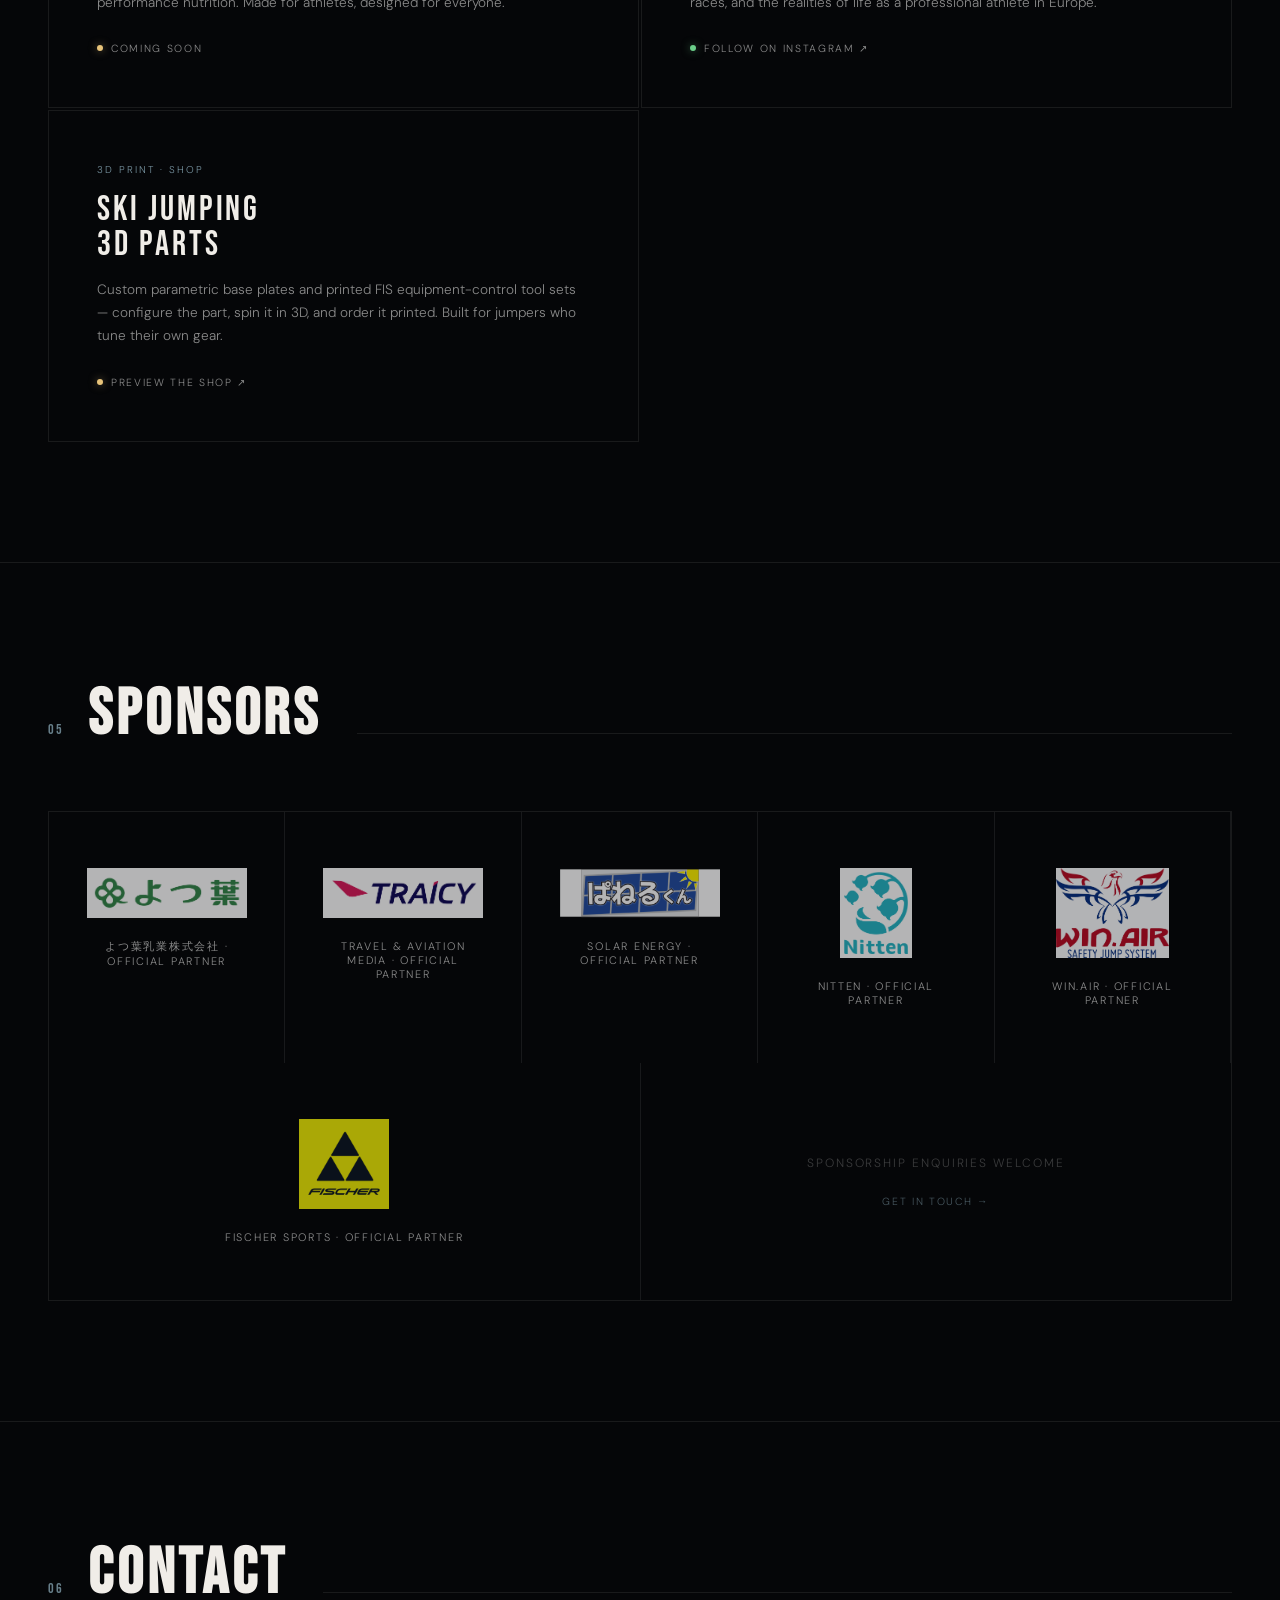
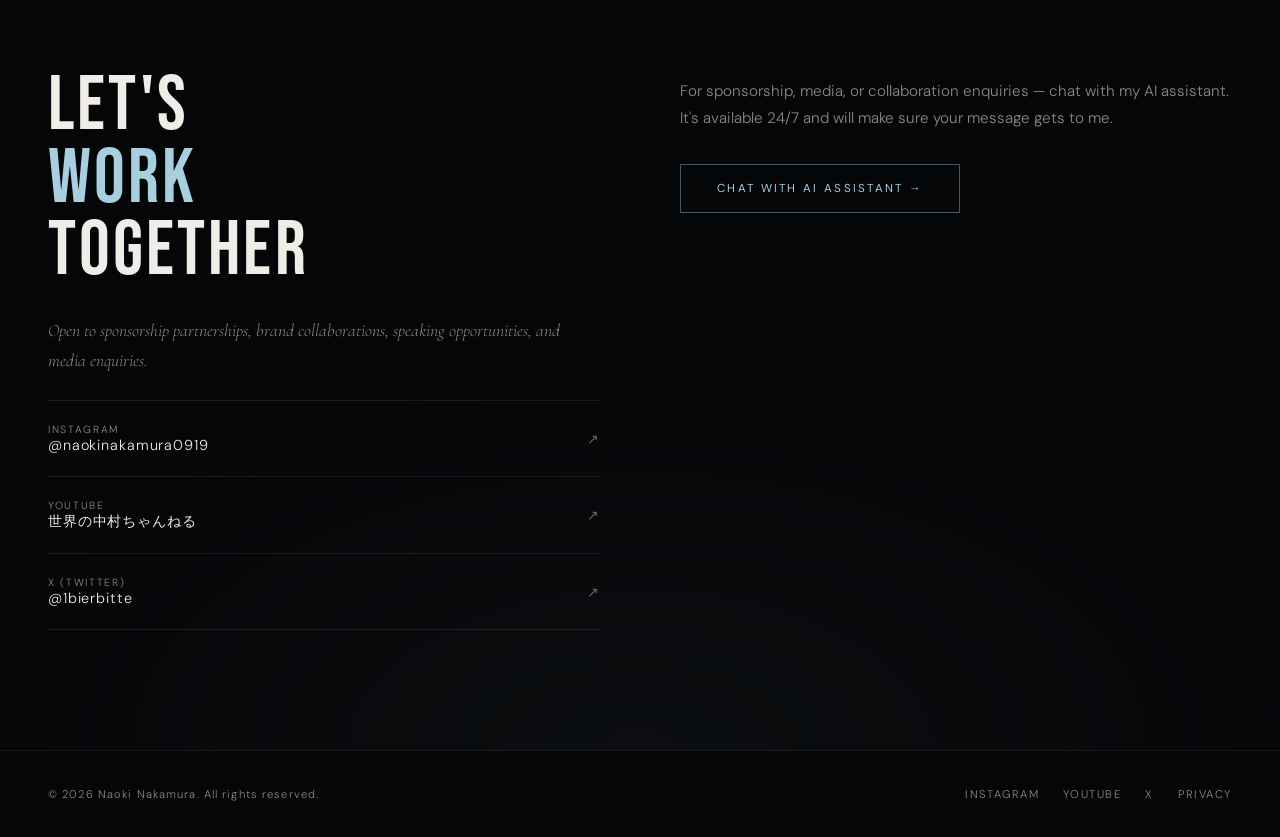
==== commit 4198d2aa: "feat: EU compliance — privacy notice, excl. VAT, B2B note, self-hosted fonts - Add /privacy page (GD" ====
--- a/index.html
+++ b/index.html
@@ -14,7 +14,7 @@
 <meta name="twitter:title" content="Naoki Nakamura — Ski Jumper">
 <meta name="twitter:description" content="Japanese National Team · FIS World Cup · Professional Ski Jumper">
 <meta name="twitter:image" content="images/hero_action.jpg">
-<link href="https://fonts.googleapis.com/css2?family=Bebas+Neue&family=Cormorant+Garamond:ital,wght@0,300;0,400;1,300&family=DM+Sans:wght@300;400;500&display=swap" rel="stylesheet">
+<link rel="stylesheet" href="/fonts/main.css">
 <link rel="stylesheet" href="news-cards.css">
 <style>
   *, *::before, *::after { margin: 0; padding: 0; box-sizing: border-box; }
@@ -994,6 +994,7 @@
     <a href="https://www.instagram.com/naokinakamura0919/" target="_blank">Instagram</a>
     <a href="https://www.youtube.com/@世界の中村ちゃんねる" target="_blank">YouTube</a>
     <a href="https://x.com/1bierbitte" target="_blank">X</a>
+    <a href="/privacy">Privacy</a>
   </div>
 </footer>
 
--- a/fonts/main.css
+++ b/fonts/main.css
@@ -0,0 +1,180 @@
+/* latin-ext */
+@font-face {
+  font-family: 'Bebas Neue';
+  font-style: normal;
+  font-weight: 400;
+  font-display: swap;
+  src: url(/fonts/BebasNeue-400-latin-ext.woff2) format('woff2');
+  unicode-range: U+0100-02BA, U+02BD-02C5, U+02C7-02CC, U+02CE-02D7, U+02DD-02FF, U+0304, U+0308, U+0329, U+1D00-1DBF, U+1E00-1E9F, U+1EF2-1EFF, U+2020, U+20A0-20AB, U+20AD-20C0, U+2113, U+2C60-2C7F, U+A720-A7FF;
+}
+/* latin */
+@font-face {
+  font-family: 'Bebas Neue';
+  font-style: normal;
+  font-weight: 400;
+  font-display: swap;
+  src: url(/fonts/BebasNeue-400-latin.woff2) format('woff2');
+  unicode-range: U+0000-00FF, U+0131, U+0152-0153, U+02BB-02BC, U+02C6, U+02DA, U+02DC, U+0304, U+0308, U+0329, U+2000-206F, U+20AC, U+2122, U+2191, U+2193, U+2212, U+2215, U+FEFF, U+FFFD;
+}
+/* latin-ext */
+@font-face {
+  font-family: 'Cormorant Garamond';
+  font-style: italic;
+  font-weight: 300;
+  font-display: swap;
+  src: url(/fonts/CormorantGaramond-300i-latin-ext.woff2) format('woff2');
+  unicode-range: U+0100-02BA, U+02BD-02C5, U+02C7-02CC, U+02CE-02D7, U+02DD-02FF, U+0304, U+0308, U+0329, U+1D00-1DBF, U+1E00-1E9F, U+1EF2-1EFF, U+2020, U+20A0-20AB, U+20AD-20C0, U+2113, U+2C60-2C7F, U+A720-A7FF;
+}
+/* latin */
+@font-face {
+  font-family: 'Cormorant Garamond';
+  font-style: italic;
+  font-weight: 300;
+  font-display: swap;
+  src: url(/fonts/CormorantGaramond-300i-latin.woff2) format('woff2');
+  unicode-range: U+0000-00FF, U+0131, U+0152-0153, U+02BB-02BC, U+02C6, U+02DA, U+02DC, U+0304, U+0308, U+0329, U+2000-206F, U+20AC, U+2122, U+2191, U+2193, U+2212, U+2215, U+FEFF, U+FFFD;
+}
+/* latin-ext */
+@font-face {
+  font-family: 'Cormorant Garamond';
+  font-style: italic;
+  font-weight: 400;
+  font-display: swap;
+  src: url(/fonts/CormorantGaramond-400i-latin-ext.woff2) format('woff2');
+  unicode-range: U+0100-02BA, U+02BD-02C5, U+02C7-02CC, U+02CE-02D7, U+02DD-02FF, U+0304, U+0308, U+0329, U+1D00-1DBF, U+1E00-1E9F, U+1EF2-1EFF, U+2020, U+20A0-20AB, U+20AD-20C0, U+2113, U+2C60-2C7F, U+A720-A7FF;
+}
+/* latin */
+@font-face {
+  font-family: 'Cormorant Garamond';
+  font-style: italic;
+  font-weight: 400;
+  font-display: swap;
+  src: url(/fonts/CormorantGaramond-400i-latin.woff2) format('woff2');
+  unicode-range: U+0000-00FF, U+0131, U+0152-0153, U+02BB-02BC, U+02C6, U+02DA, U+02DC, U+0304, U+0308, U+0329, U+2000-206F, U+20AC, U+2122, U+2191, U+2193, U+2212, U+2215, U+FEFF, U+FFFD;
+}
+/* latin-ext */
+@font-face {
+  font-family: 'Cormorant Garamond';
+  font-style: normal;
+  font-weight: 300;
+  font-display: swap;
+  src: url(/fonts/CormorantGaramond-300-latin-ext.woff2) format('woff2');
+  unicode-range: U+0100-02BA, U+02BD-02C5, U+02C7-02CC, U+02CE-02D7, U+02DD-02FF, U+0304, U+0308, U+0329, U+1D00-1DBF, U+1E00-1E9F, U+1EF2-1EFF, U+2020, U+20A0-20AB, U+20AD-20C0, U+2113, U+2C60-2C7F, U+A720-A7FF;
+}
+/* latin */
+@font-face {
+  font-family: 'Cormorant Garamond';
+  font-style: normal;
+  font-weight: 300;
+  font-display: swap;
+  src: url(/fonts/CormorantGaramond-300-latin.woff2) format('woff2');
+  unicode-range: U+0000-00FF, U+0131, U+0152-0153, U+02BB-02BC, U+02C6, U+02DA, U+02DC, U+0304, U+0308, U+0329, U+2000-206F, U+20AC, U+2122, U+2191, U+2193, U+2212, U+2215, U+FEFF, U+FFFD;
+}
+/* latin-ext */
+@font-face {
+  font-family: 'Cormorant Garamond';
+  font-style: normal;
+  font-weight: 400;
+  font-display: swap;
+  src: url(/fonts/CormorantGaramond-400-latin-ext.woff2) format('woff2');
+  unicode-range: U+0100-02BA, U+02BD-02C5, U+02C7-02CC, U+02CE-02D7, U+02DD-02FF, U+0304, U+0308, U+0329, U+1D00-1DBF, U+1E00-1E9F, U+1EF2-1EFF, U+2020, U+20A0-20AB, U+20AD-20C0, U+2113, U+2C60-2C7F, U+A720-A7FF;
+}
+/* latin */
+@font-face {
+  font-family: 'Cormorant Garamond';
+  font-style: normal;
+  font-weight: 400;
+  font-display: swap;
+  src: url(/fonts/CormorantGaramond-400-latin.woff2) format('woff2');
+  unicode-range: U+0000-00FF, U+0131, U+0152-0153, U+02BB-02BC, U+02C6, U+02DA, U+02DC, U+0304, U+0308, U+0329, U+2000-206F, U+20AC, U+2122, U+2191, U+2193, U+2212, U+2215, U+FEFF, U+FFFD;
+}
+/* latin-ext */
+@font-face {
+  font-family: 'Cormorant Garamond';
+  font-style: normal;
+  font-weight: 500;
+  font-display: swap;
+  src: url(/fonts/CormorantGaramond-500-latin-ext.woff2) format('woff2');
+  unicode-range: U+0100-02BA, U+02BD-02C5, U+02C7-02CC, U+02CE-02D7, U+02DD-02FF, U+0304, U+0308, U+0329, U+1D00-1DBF, U+1E00-1E9F, U+1EF2-1EFF, U+2020, U+20A0-20AB, U+20AD-20C0, U+2113, U+2C60-2C7F, U+A720-A7FF;
+}
+/* latin */
+@font-face {
+  font-family: 'Cormorant Garamond';
+  font-style: normal;
+  font-weight: 500;
+  font-display: swap;
+  src: url(/fonts/CormorantGaramond-500-latin.woff2) format('woff2');
+  unicode-range: U+0000-00FF, U+0131, U+0152-0153, U+02BB-02BC, U+02C6, U+02DA, U+02DC, U+0304, U+0308, U+0329, U+2000-206F, U+20AC, U+2122, U+2191, U+2193, U+2212, U+2215, U+FEFF, U+FFFD;
+}
+/* latin-ext */
+@font-face {
+  font-family: 'Cormorant Garamond';
+  font-style: normal;
+  font-weight: 600;
+  font-display: swap;
+  src: url(/fonts/CormorantGaramond-600-latin-ext.woff2) format('woff2');
+  unicode-range: U+0100-02BA, U+02BD-02C5, U+02C7-02CC, U+02CE-02D7, U+02DD-02FF, U+0304, U+0308, U+0329, U+1D00-1DBF, U+1E00-1E9F, U+1EF2-1EFF, U+2020, U+20A0-20AB, U+20AD-20C0, U+2113, U+2C60-2C7F, U+A720-A7FF;
+}
+/* latin */
+@font-face {
+  font-family: 'Cormorant Garamond';
+  font-style: normal;
+  font-weight: 600;
+  font-display: swap;
+  src: url(/fonts/CormorantGaramond-600-latin.woff2) format('woff2');
+  unicode-range: U+0000-00FF, U+0131, U+0152-0153, U+02BB-02BC, U+02C6, U+02DA, U+02DC, U+0304, U+0308, U+0329, U+2000-206F, U+20AC, U+2122, U+2191, U+2193, U+2212, U+2215, U+FEFF, U+FFFD;
+}
+/* latin-ext */
+@font-face {
+  font-family: 'DM Sans';
+  font-style: normal;
+  font-weight: 300;
+  font-display: swap;
+  src: url(/fonts/DMSans-300-latin-ext.woff2) format('woff2');
+  unicode-range: U+0100-02BA, U+02BD-02C5, U+02C7-02CC, U+02CE-02D7, U+02DD-02FF, U+0304, U+0308, U+0329, U+1D00-1DBF, U+1E00-1E9F, U+1EF2-1EFF, U+2020, U+20A0-20AB, U+20AD-20C0, U+2113, U+2C60-2C7F, U+A720-A7FF;
+}
+/* latin */
+@font-face {
+  font-family: 'DM Sans';
+  font-style: normal;
+  font-weight: 300;
+  font-display: swap;
+  src: url(/fonts/DMSans-300-latin.woff2) format('woff2');
+  unicode-range: U+0000-00FF, U+0131, U+0152-0153, U+02BB-02BC, U+02C6, U+02DA, U+02DC, U+0304, U+0308, U+0329, U+2000-206F, U+20AC, U+2122, U+2191, U+2193, U+2212, U+2215, U+FEFF, U+FFFD;
+}
+/* latin-ext */
+@font-face {
+  font-family: 'DM Sans';
+  font-style: normal;
+  font-weight: 400;
+  font-display: swap;
+  src: url(/fonts/DMSans-400-latin-ext.woff2) format('woff2');
+  unicode-range: U+0100-02BA, U+02BD-02C5, U+02C7-02CC, U+02CE-02D7, U+02DD-02FF, U+0304, U+0308, U+0329, U+1D00-1DBF, U+1E00-1E9F, U+1EF2-1EFF, U+2020, U+20A0-20AB, U+20AD-20C0, U+2113, U+2C60-2C7F, U+A720-A7FF;
+}
+/* latin */
+@font-face {
+  font-family: 'DM Sans';
+  font-style: normal;
+  font-weight: 400;
+  font-display: swap;
+  src: url(/fonts/DMSans-400-latin.woff2) format('woff2');
+  unicode-range: U+0000-00FF, U+0131, U+0152-0153, U+02BB-02BC, U+02C6, U+02DA, U+02DC, U+0304, U+0308, U+0329, U+2000-206F, U+20AC, U+2122, U+2191, U+2193, U+2212, U+2215, U+FEFF, U+FFFD;
+}
+/* latin-ext */
+@font-face {
+  font-family: 'DM Sans';
+  font-style: normal;
+  font-weight: 500;
+  font-display: swap;
+  src: url(/fonts/DMSans-500-latin-ext.woff2) format('woff2');
+  unicode-range: U+0100-02BA, U+02BD-02C5, U+02C7-02CC, U+02CE-02D7, U+02DD-02FF, U+0304, U+0308, U+0329, U+1D00-1DBF, U+1E00-1E9F, U+1EF2-1EFF, U+2020, U+20A0-20AB, U+20AD-20C0, U+2113, U+2C60-2C7F, U+A720-A7FF;
+}
+/* latin */
+@font-face {
+  font-family: 'DM Sans';
+  font-style: normal;
+  font-weight: 500;
+  font-display: swap;
+  src: url(/fonts/DMSans-500-latin.woff2) format('woff2');
+  unicode-range: U+0000-00FF, U+0131, U+0152-0153, U+02BB-02BC, U+02C6, U+02DA, U+02DC, U+0304, U+0308, U+0329, U+2000-206F, U+20AC, U+2122, U+2191, U+2193, U+2212, U+2215, U+FEFF, U+FFFD;
+}
